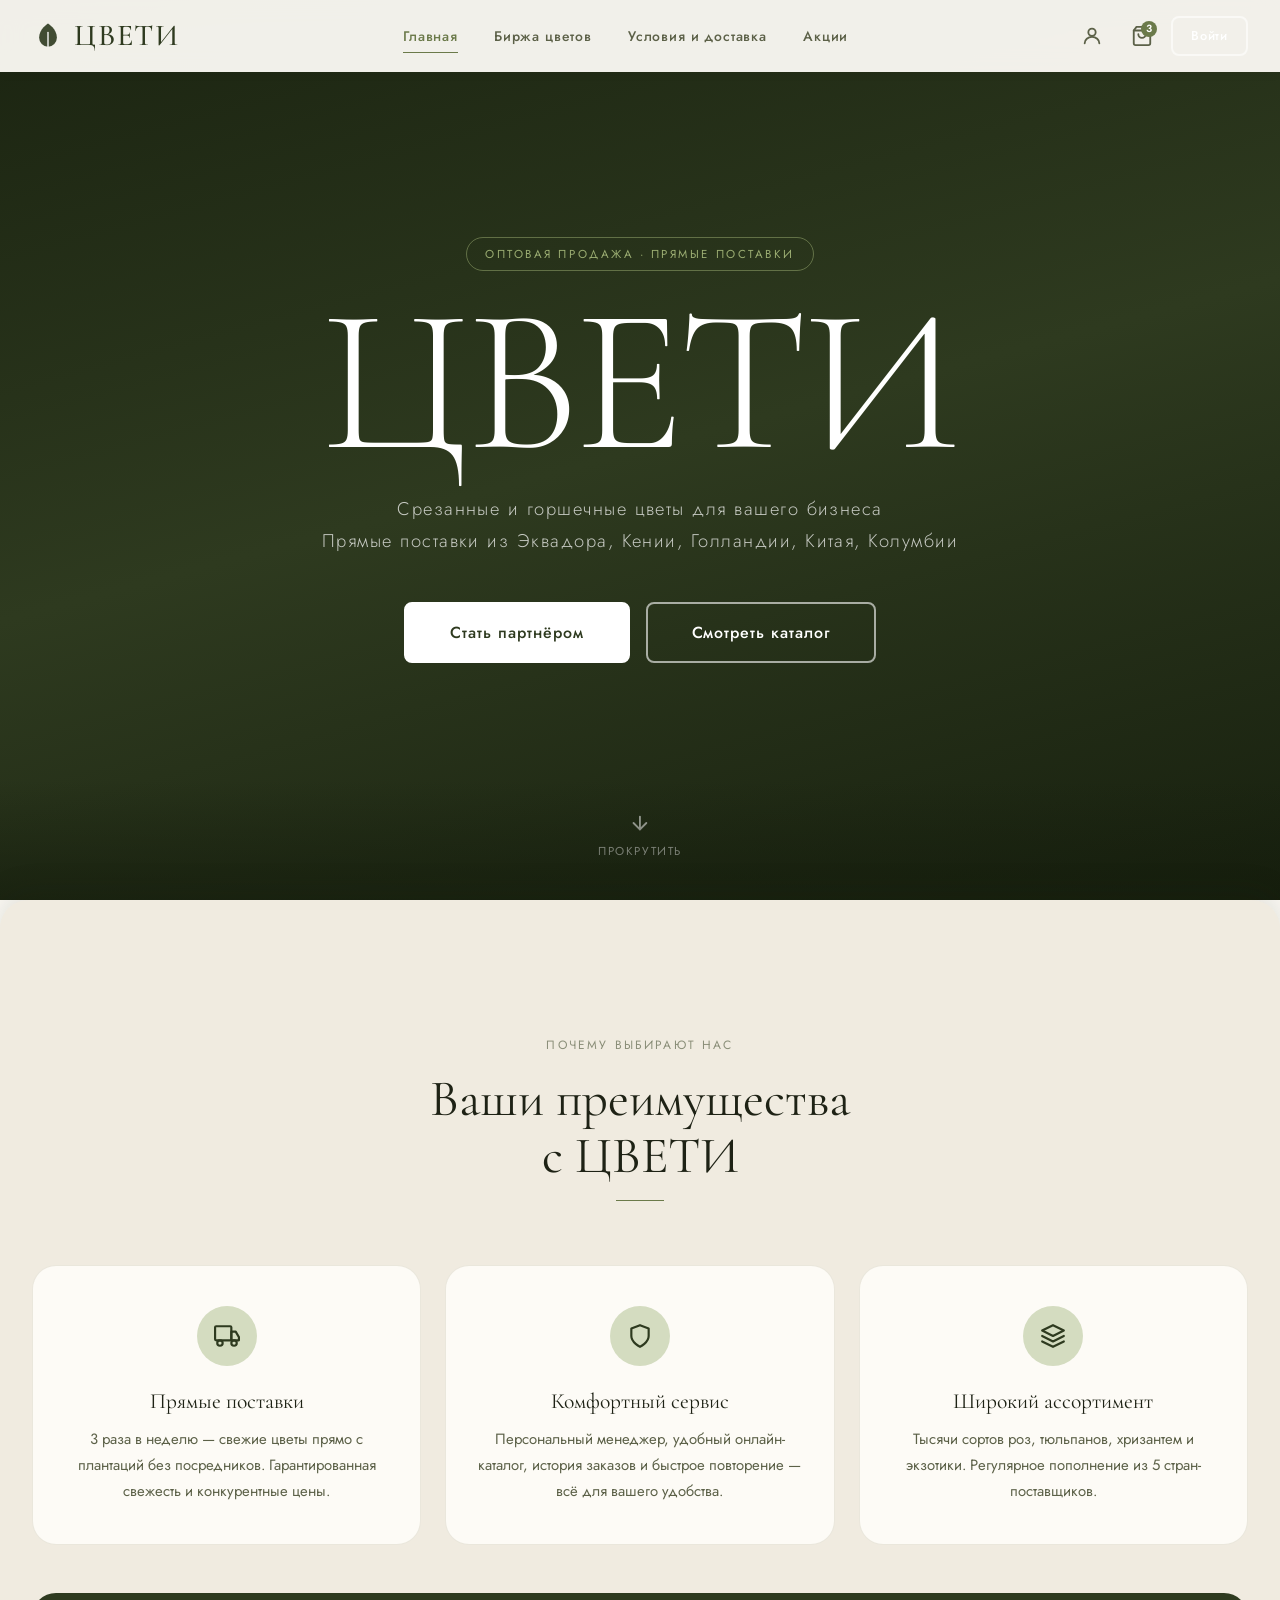
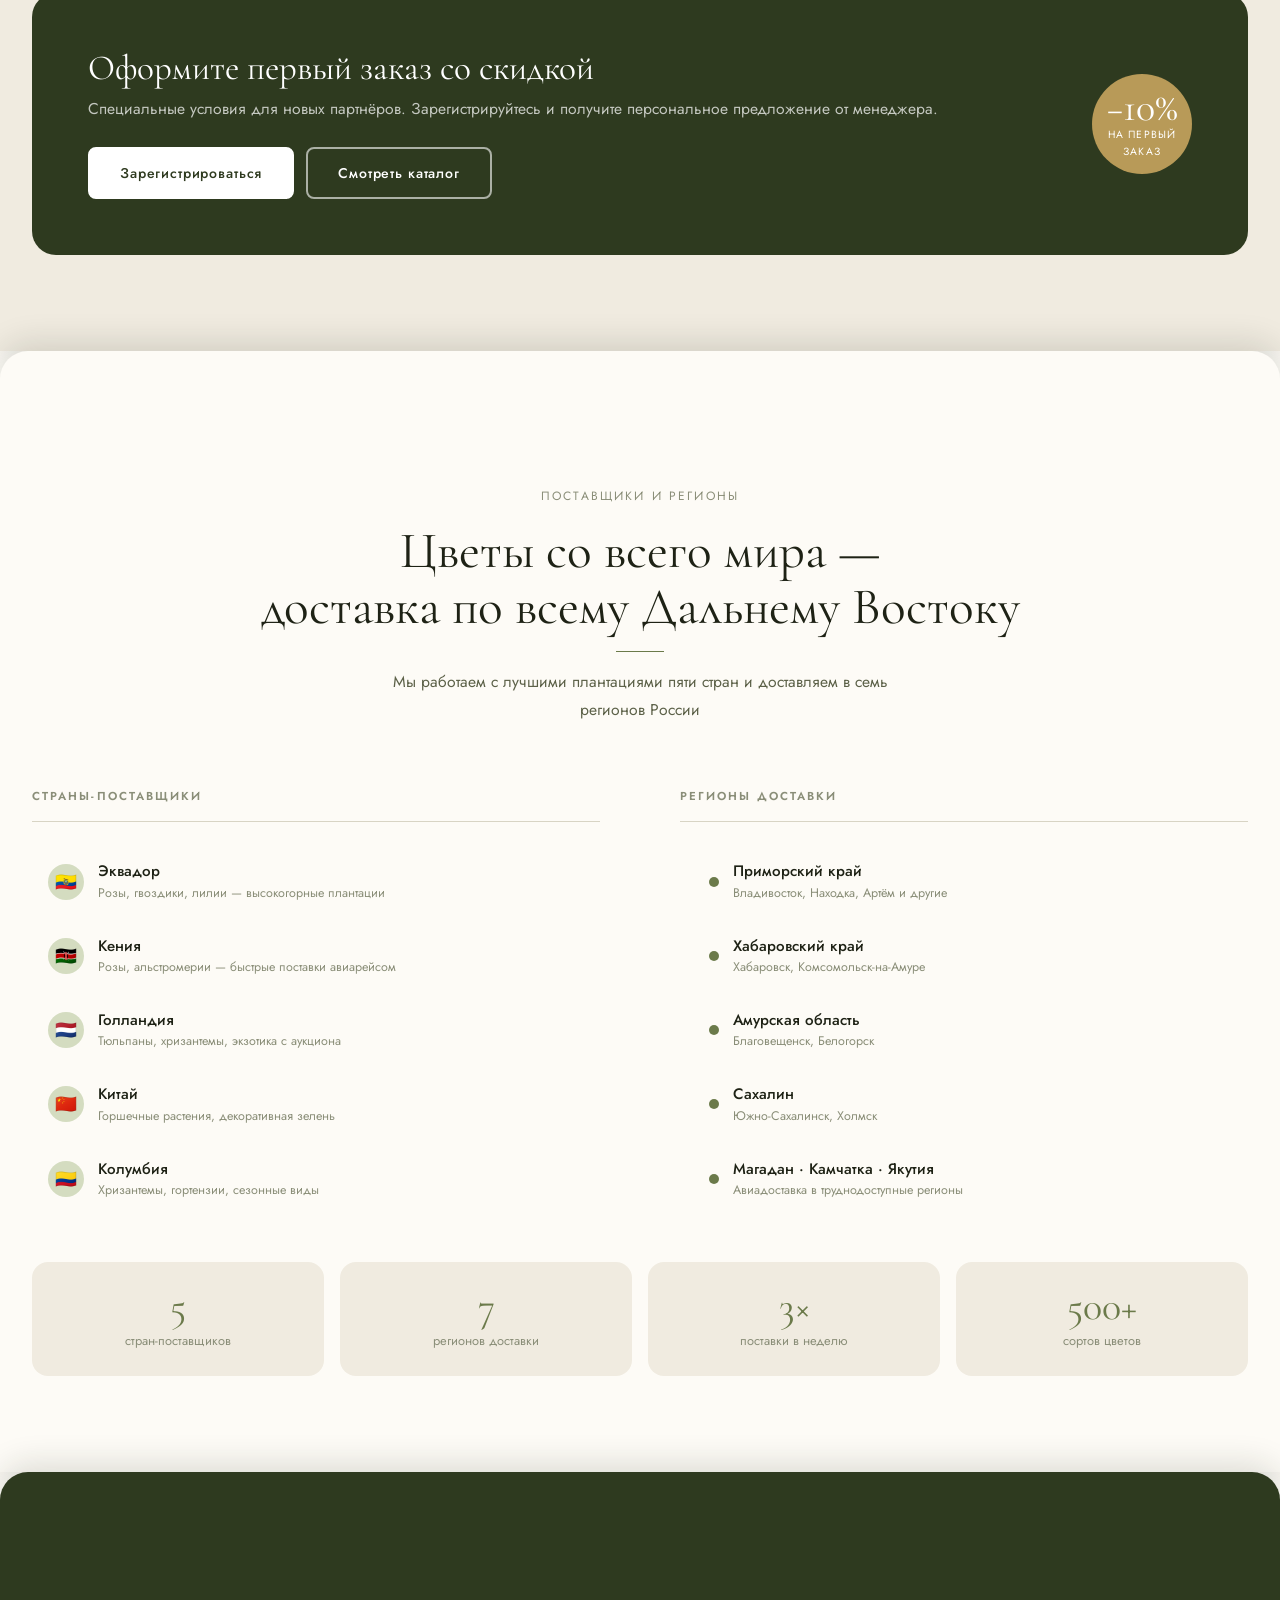
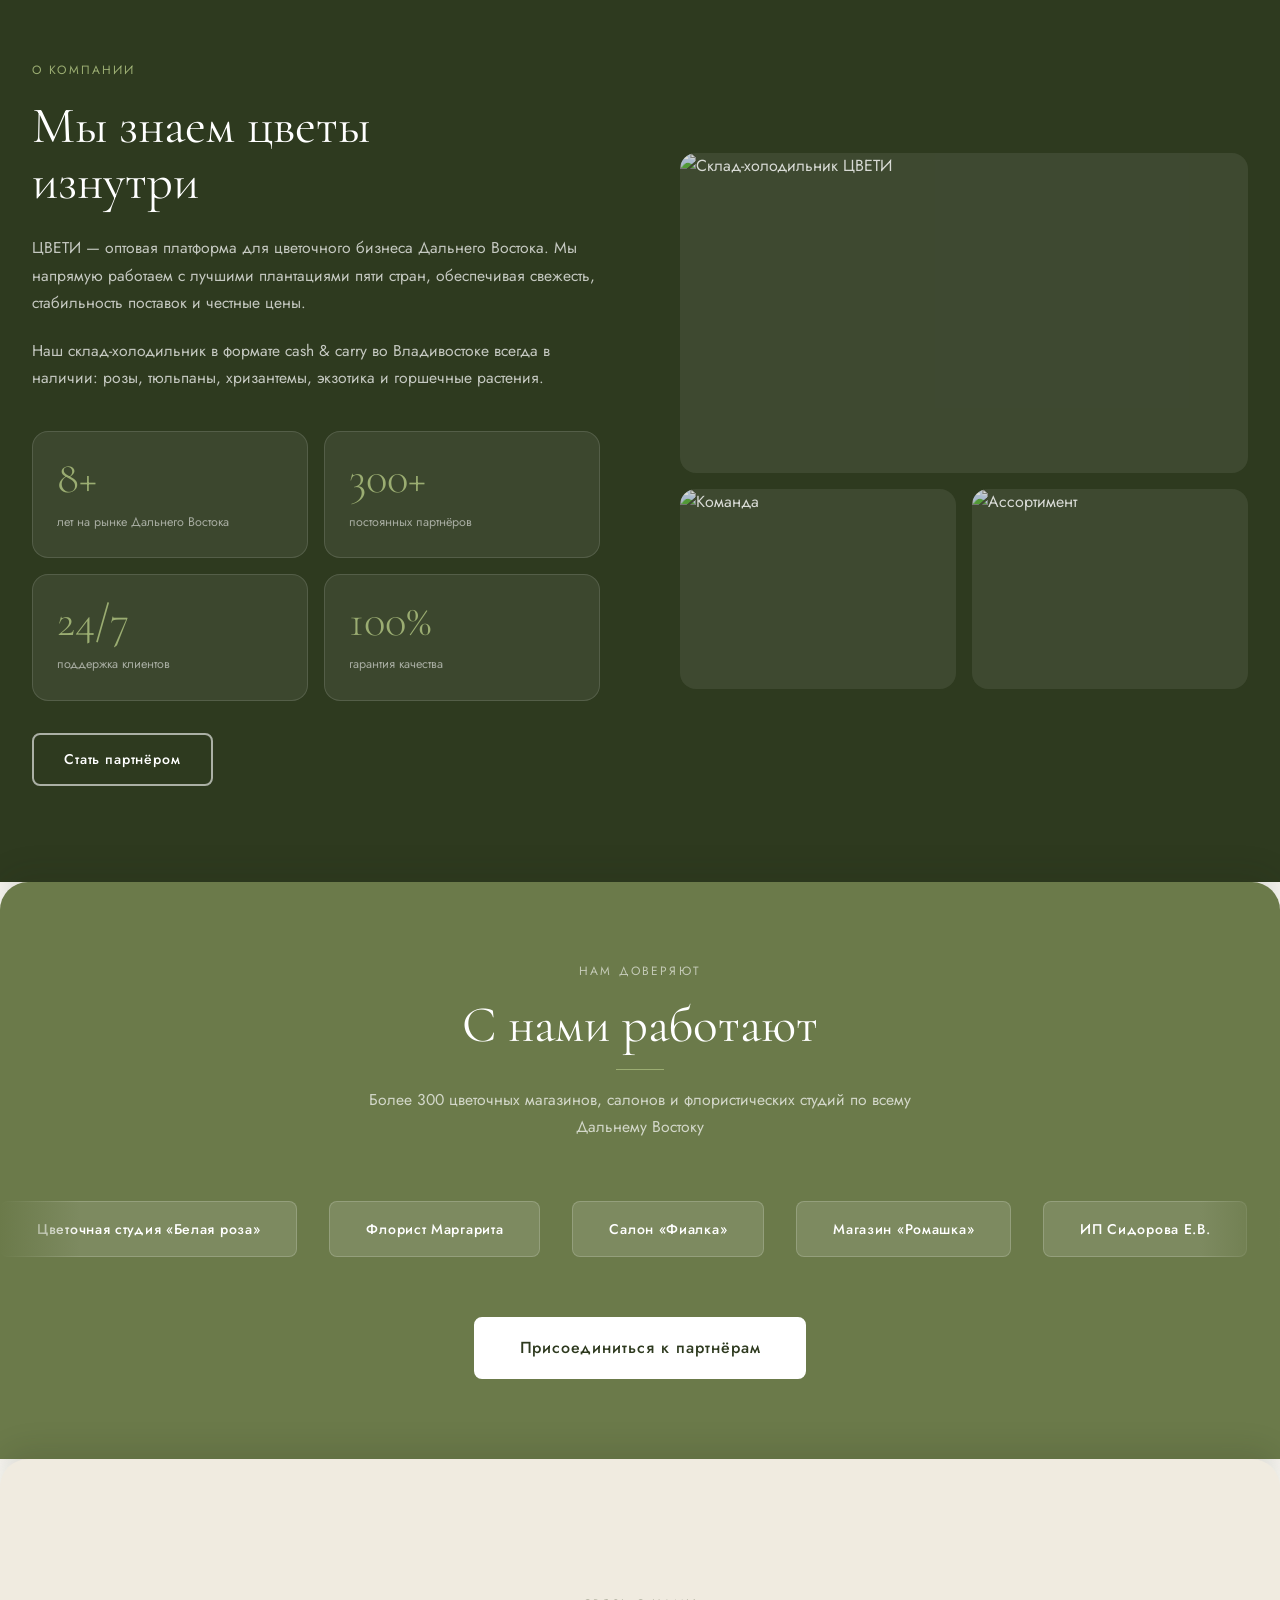
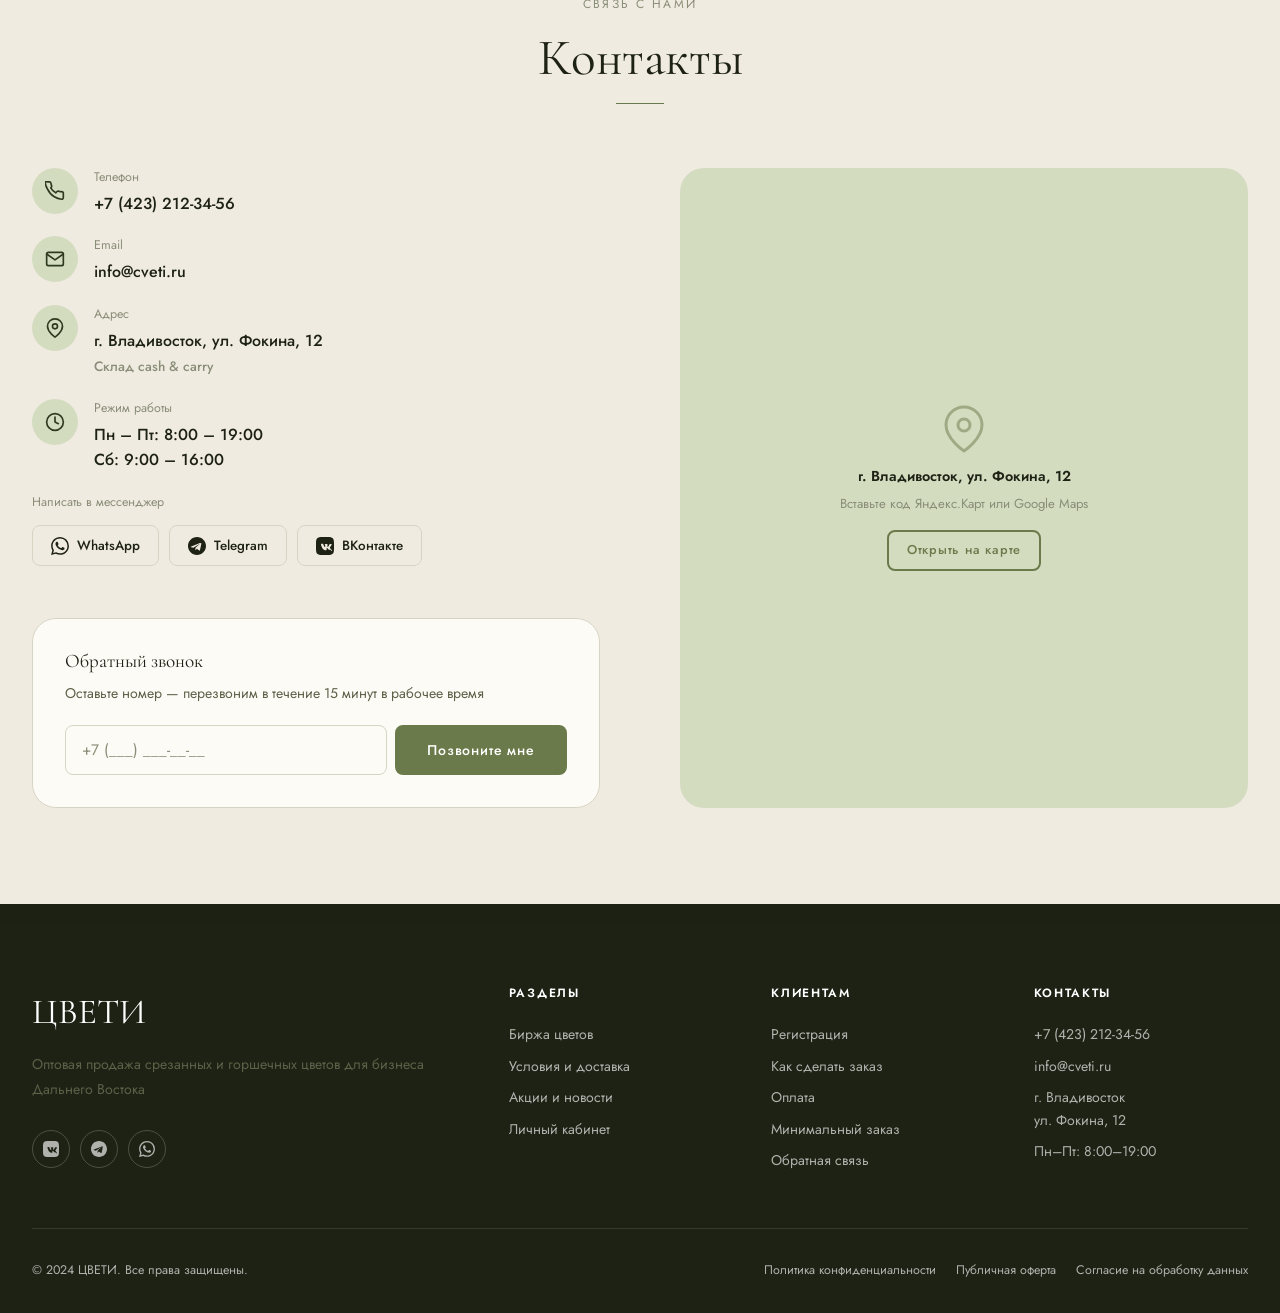
==== index.html @ efe5e0c4 "v0.0.1" ====
<!DOCTYPE html>
<html lang="ru">
<head>
  <meta charset="UTF-8">
  <meta name="viewport" content="width=device-width, initial-scale=1.0">
  <title>ЦВЕТИ — Оптовая продажа цветов</title>
  <link rel="stylesheet" href="css/style.css">
</head>
<body>

<!-- ── NAV ──────────────────────────────── -->
<nav class="nav nav--transparent" id="mainNav">
  <div class="nav__inner">
    <a href="index.html" class="nav__logo">
      <svg class="nav__logo-leaf" viewBox="0 0 36 36" fill="none">
        <path d="M18 4C18 4 8 10 8 20a10 10 0 0020 0C28 10 18 4 18 4z" fill="currentColor" opacity=".9"/>
        <path d="M18 14v16" stroke="white" stroke-width="1.5" stroke-linecap="round"/>
      </svg>
      ЦВЕТИ
    </a>
    <div class="nav__links">
      <a href="index.html"   class="nav__link nav__link--active">Главная</a>
      <a href="shop.html"    class="nav__link">Биржа цветов</a>
      <a href="delivery.html"class="nav__link">Условия и доставка</a>
      <a href="news.html"    class="nav__link">Акции</a>
    </div>
    <div class="nav__actions">
      <a href="cabinet.html" class="nav__icon-btn" title="Личный кабинет">
        <svg width="22" height="22" viewBox="0 0 24 24" fill="none" stroke="currentColor" stroke-width="2" stroke-linecap="round" stroke-linejoin="round"><circle cx="12" cy="8" r="4"/><path d="M4 20c0-4 3.6-7 8-7s8 3 8 7"/></svg>
      </a>
      <a href="shop.html" class="nav__icon-btn" title="Корзина">
        <svg width="22" height="22" viewBox="0 0 24 24" fill="none" stroke="currentColor" stroke-width="2" stroke-linecap="round" stroke-linejoin="round"><path d="M6 2L3 6v14a2 2 0 002 2h14a2 2 0 002-2V6l-3-4z"/><line x1="3" y1="6" x2="21" y2="6"/><path d="M16 10a4 4 0 01-8 0"/></svg>
        <span class="nav__badge">3</span>
      </a>
      <a href="login.html" class="btn btn--outline-white btn--sm">Войти</a>
    </div>
    <button class="nav__hamburger" id="hamburger" aria-label="Меню">
      <svg width="24" height="24" viewBox="0 0 24 24" fill="none" stroke="currentColor" stroke-width="2" stroke-linecap="round"><line x1="3" y1="6" x2="21" y2="6"/><line x1="3" y1="12" x2="21" y2="12"/><line x1="3" y1="18" x2="21" y2="18"/></svg>
    </button>
  </div>
</nav>

<!-- ── MOBILE NAV ─────────────────────── -->
<div class="mobile-nav" id="mobileNav">
  <button class="mobile-nav__close" id="mobileNavClose">
    <svg viewBox="0 0 24 24" fill="none" stroke="currentColor" stroke-width="2" stroke-linecap="round"><line x1="18" y1="6" x2="6" y2="18"/><line x1="6" y1="6" x2="18" y2="18"/></svg>
  </button>
  <nav class="mobile-nav__links">
    <a href="index.html"    class="mobile-nav__link">Главная</a>
    <a href="shop.html"     class="mobile-nav__link">Биржа цветов</a>
    <a href="delivery.html" class="mobile-nav__link">Условия и доставка</a>
    <a href="news.html"     class="mobile-nav__link">Акции</a>
  </nav>
  <div class="mobile-nav__actions">
    <a href="login.html"    class="btn btn--outline btn--full">Войти</a>
    <a href="login.html#reg" class="btn btn--primary btn--full">Зарегистрироваться</a>
  </div>
</div>

<!-- ══════════════════════════════════════
     STACK SECTIONS
     ══════════════════════════════════════ -->
<main class="stack-container">

  <!-- ── БЛОК 1: ГЕРОЙ (ВИДЕО) ───────── -->
  <section class="stack-section hero" id="hero">
    <div class="hero__bg" id="heroBg"></div>
    <div class="hero__overlay"></div>

    <div class="hero__content">
      <span class="hero__tag">Оптовая продажа · Прямые поставки</span>
      <h1 class="hero__title">ЦВЕТИ</h1>
      <p class="hero__subtitle">Срезанные и горшечные цветы для вашего бизнеса<br>Прямые поставки из Эквадора, Кении, Голландии, Китая, Колумбии</p>
      <div class="hero__ctas">
        <a href="login.html#reg" class="btn btn--white btn--lg">Стать партнёром</a>
        <a href="shop.html"      class="btn btn--outline-white btn--lg">Смотреть каталог</a>
      </div>
    </div>

    <div class="scroll-indicator">
      <svg viewBox="0 0 24 24" fill="none" stroke="currentColor" stroke-width="2" stroke-linecap="round"><path d="M12 5v14M5 12l7 7 7-7"/></svg>
      Прокрутить
    </div>
    <div class="hero__scroll"></div>
  </section>

  <!-- ── БЛОК 2: УТП + CTA ────────────── -->
  <section class="stack-section usp" id="usp">
    <div class="usp__inner container">
      <div class="section-header">
        <span class="caption">Почему выбирают нас</span>
        <h2>Ваши преимущества<br>с ЦВЕТИ</h2>
        <div class="divider divider--center"></div>
      </div>

      <div class="usp__grid">
        <div class="usp__item anim-up">
          <div class="usp__icon">
            <svg viewBox="0 0 24 24" fill="none" stroke="currentColor" stroke-width="2" stroke-linecap="round" stroke-linejoin="round"><rect x="1" y="3" width="15" height="13" rx="1"/><path d="M16 8h4l3 5v3h-7V8z"/><circle cx="5.5" cy="18.5" r="2.5"/><circle cx="18.5" cy="18.5" r="2.5"/></svg>
          </div>
          <h3>Прямые поставки</h3>
          <p>3 раза в неделю — свежие цветы прямо с плантаций без посредников. Гарантированная свежесть и конкурентные цены.</p>
        </div>
        <div class="usp__item anim-up anim-d2">
          <div class="usp__icon">
            <svg viewBox="0 0 24 24" fill="none" stroke="currentColor" stroke-width="2" stroke-linecap="round" stroke-linejoin="round"><path d="M12 22s8-4 8-10V5l-8-3-8 3v7c0 6 8 10 8 10z"/></svg>
          </div>
          <h3>Комфортный сервис</h3>
          <p>Персональный менеджер, удобный онлайн-каталог, история заказов и быстрое повторение — всё для вашего удобства.</p>
        </div>
        <div class="usp__item anim-up anim-d3">
          <div class="usp__icon">
            <svg viewBox="0 0 24 24" fill="none" stroke="currentColor" stroke-width="2" stroke-linecap="round" stroke-linejoin="round"><path d="M12 2L2 7l10 5 10-5-10-5z"/><path d="M2 17l10 5 10-5"/><path d="M2 12l10 5 10-5"/></svg>
          </div>
          <h3>Широкий ассортимент</h3>
          <p>Тысячи сортов роз, тюльпанов, хризантем и экзотики. Регулярное пополнение из 5 стран-поставщиков.</p>
        </div>
      </div>

      <div class="usp__cta-banner anim-up">
        <div class="usp__cta-text">
          <h3>Оформите первый заказ со скидкой</h3>
          <p>Специальные условия для новых партнёров. Зарегистрируйтесь и получите персональное предложение от менеджера.</p>
          <div style="margin-top: 1.5rem; display: flex; gap: 12px; flex-wrap: wrap;">
            <a href="login.html#reg" class="btn btn--white">Зарегистрироваться</a>
            <a href="shop.html" class="btn btn--outline-white">Смотреть каталог</a>
          </div>
        </div>
        <div class="usp__discount">
          <span class="usp__discount-num">−10%</span>
          <span class="usp__discount-sub">на первый заказ</span>
        </div>
      </div>
    </div>
  </section>

  <!-- ── БЛОК 3: ГЕОГРАФИЯ ─────────────── -->
  <section class="stack-section geo" id="geo">
    <div class="geo__inner container">
      <div class="section-header">
        <span class="caption">Поставщики и регионы</span>
        <h2>Цветы со всего мира —<br>доставка по всему Дальнему Востоку</h2>
        <div class="divider divider--center"></div>
        <p>Мы работаем с лучшими плантациями пяти стран и доставляем в семь регионов России</p>
      </div>

      <div class="geo__grid">
        <!-- Поставщики -->
        <div class="anim-up">
          <div class="geo__col-title">Страны-поставщики</div>
          <div class="geo__list">
            <div class="geo__item">
              <div class="geo__icon">🇪🇨</div>
              <div>
                <div class="geo__name">Эквадор</div>
                <div class="geo__sub">Розы, гвоздики, лилии — высокогорные плантации</div>
              </div>
            </div>
            <div class="geo__item">
              <div class="geo__icon">🇰🇪</div>
              <div>
                <div class="geo__name">Кения</div>
                <div class="geo__sub">Розы, альстромерии — быстрые поставки авиарейсом</div>
              </div>
            </div>
            <div class="geo__item">
              <div class="geo__icon">🇳🇱</div>
              <div>
                <div class="geo__name">Голландия</div>
                <div class="geo__sub">Тюльпаны, хризантемы, экзотика с аукциона</div>
              </div>
            </div>
            <div class="geo__item">
              <div class="geo__icon">🇨🇳</div>
              <div>
                <div class="geo__name">Китай</div>
                <div class="geo__sub">Горшечные растения, декоративная зелень</div>
              </div>
            </div>
            <div class="geo__item">
              <div class="geo__icon">🇨🇴</div>
              <div>
                <div class="geo__name">Колумбия</div>
                <div class="geo__sub">Хризантемы, гортензии, сезонные виды</div>
              </div>
            </div>
          </div>
        </div>

        <!-- Регионы доставки -->
        <div class="anim-up anim-d2">
          <div class="geo__col-title">Регионы доставки</div>
          <div class="geo__list">
            <div class="geo__item">
              <div class="geo__region-dot"></div>
              <div>
                <div class="geo__name">Приморский край</div>
                <div class="geo__sub">Владивосток, Находка, Артём и другие</div>
              </div>
            </div>
            <div class="geo__item">
              <div class="geo__region-dot"></div>
              <div>
                <div class="geo__name">Хабаровский край</div>
                <div class="geo__sub">Хабаровск, Комсомольск-на-Амуре</div>
              </div>
            </div>
            <div class="geo__item">
              <div class="geo__region-dot"></div>
              <div>
                <div class="geo__name">Амурская область</div>
                <div class="geo__sub">Благовещенск, Белогорск</div>
              </div>
            </div>
            <div class="geo__item">
              <div class="geo__region-dot"></div>
              <div>
                <div class="geo__name">Сахалин</div>
                <div class="geo__sub">Южно-Сахалинск, Холмск</div>
              </div>
            </div>
            <div class="geo__item">
              <div class="geo__region-dot"></div>
              <div>
                <div class="geo__name">Магадан · Камчатка · Якутия</div>
                <div class="geo__sub">Авиадоставка в труднодоступные регионы</div>
              </div>
            </div>
          </div>
        </div>
      </div>

      <!-- Статистика -->
      <div style="display:grid; grid-template-columns: repeat(4,1fr); gap:1rem; margin-top:3rem;">
        <div style="text-align:center; padding:1.5rem; background:var(--c-cream); border-radius:var(--radius-lg);" class="anim-up">
          <div style="font-family:var(--font-serif); font-size:2.5rem; color:var(--c-olive); line-height:1;">5</div>
          <div style="font-size:.8rem; color:var(--c-text-light); margin-top:.35rem;">стран-поставщиков</div>
        </div>
        <div style="text-align:center; padding:1.5rem; background:var(--c-cream); border-radius:var(--radius-lg);" class="anim-up anim-d2">
          <div style="font-family:var(--font-serif); font-size:2.5rem; color:var(--c-olive); line-height:1;">7</div>
          <div style="font-size:.8rem; color:var(--c-text-light); margin-top:.35rem;">регионов доставки</div>
        </div>
        <div style="text-align:center; padding:1.5rem; background:var(--c-cream); border-radius:var(--radius-lg);" class="anim-up anim-d3">
          <div style="font-family:var(--font-serif); font-size:2.5rem; color:var(--c-olive); line-height:1;">3×</div>
          <div style="font-size:.8rem; color:var(--c-text-light); margin-top:.35rem;">поставки в неделю</div>
        </div>
        <div style="text-align:center; padding:1.5rem; background:var(--c-cream); border-radius:var(--radius-lg);" class="anim-up anim-d4">
          <div style="font-family:var(--font-serif); font-size:2.5rem; color:var(--c-olive); line-height:1;">500+</div>
          <div style="font-size:.8rem; color:var(--c-text-light); margin-top:.35rem;">сортов цветов</div>
        </div>
      </div>
    </div>
  </section>

  <!-- ── БЛОК 4: КОМПАНИЯ ──────────────── -->
  <section class="stack-section company" id="company">
    <div class="company__inner container">
      <div class="company__grid">
        <div class="company__text anim-up">
          <span class="caption">О компании</span>
          <h2>Мы знаем цветы<br>изнутри</h2>
          <p>ЦВЕТИ — оптовая платформа для цветочного бизнеса Дальнего Востока. Мы напрямую работаем с лучшими плантациями пяти стран, обеспечивая свежесть, стабильность поставок и честные цены.</p>
          <p>Наш склад-холодильник в формате cash &amp; carry во Владивостоке всегда в наличии: розы, тюльпаны, хризантемы, экзотика и горшечные растения.</p>

          <div class="company__stats">
            <div class="company__stat">
              <span class="company__stat-num">8+</span>
              <span class="company__stat-label">лет на рынке Дальнего Востока</span>
            </div>
            <div class="company__stat">
              <span class="company__stat-num">300+</span>
              <span class="company__stat-label">постоянных партнёров</span>
            </div>
            <div class="company__stat">
              <span class="company__stat-num">24/7</span>
              <span class="company__stat-label">поддержка клиентов</span>
            </div>
            <div class="company__stat">
              <span class="company__stat-num">100%</span>
              <span class="company__stat-label">гарантия качества</span>
            </div>
          </div>

          <div style="margin-top:2rem;">
            <a href="login.html#reg" class="btn btn--outline-white">Стать партнёром</a>
          </div>
        </div>

        <div class="company__photos anim-fade anim-d2">
          <div class="company__photo">
            <img src="https://images.unsplash.com/photo-1528740561583-468f3af5ca88?w=800&q=75" alt="Склад-холодильник ЦВЕТИ">
          </div>
          <div class="company__photo">
            <img src="https://images.unsplash.com/photo-1487530811015-780aef4e4d4a?w=400&q=75" alt="Команда">
          </div>
          <div class="company__photo">
            <img src="https://images.unsplash.com/photo-1416879595882-3373a0480b5b?w=400&q=75" alt="Ассортимент">
          </div>
        </div>
      </div>
    </div>
  </section>

  <!-- ── БЛОК 5: КЛИЕНТЫ (БЕГУЩАЯ СТРОКА) -->
  <section class="stack-section clients" id="clients">
    <div class="section-header container">
      <span class="caption">Нам доверяют</span>
      <h2>С нами работают</h2>
      <div class="divider divider--center divider--white"></div>
      <p style="color:rgba(255,255,255,.7);">Более 300 цветочных магазинов, салонов и флористических студий по всему Дальнему Востоку</p>
    </div>

    <div class="marquee__wrap">
      <div class="marquee__track" id="marqueeTrack">
        <!-- set: original -->
        <div class="marquee__item">Цветочная студия «Белая роза»</div>
        <div class="marquee__item">Флорист Маргарита</div>
        <div class="marquee__item">Салон «Фиалка»</div>
        <div class="marquee__item">Магазин «Ромашка»</div>
        <div class="marquee__item">ИП Сидорова Е.В.</div>
        <div class="marquee__item">Студия декора «Листья»</div>
        <div class="marquee__item">Цветы во Владивостоке</div>
        <div class="marquee__item">Бутик «Пионы»</div>
        <div class="marquee__item">Флористика Хабаровск</div>
        <div class="marquee__item">Арт-студия «Ботаника»</div>
        <div class="marquee__item">Цветочный рай</div>
        <div class="marquee__item">Сахалин Флорист</div>
        <!-- duplicate for infinite scroll -->
        <div class="marquee__item">Цветочная студия «Белая роза»</div>
        <div class="marquee__item">Флорист Маргарита</div>
        <div class="marquee__item">Салон «Фиалка»</div>
        <div class="marquee__item">Магазин «Ромашка»</div>
        <div class="marquee__item">ИП Сидорова Е.В.</div>
        <div class="marquee__item">Студия декора «Листья»</div>
        <div class="marquee__item">Цветы во Владивостоке</div>
        <div class="marquee__item">Бутик «Пионы»</div>
        <div class="marquee__item">Флористика Хабаровск</div>
        <div class="marquee__item">Арт-студия «Ботаника»</div>
        <div class="marquee__item">Цветочный рай</div>
        <div class="marquee__item">Сахалин Флорист</div>
      </div>
    </div>

    <div style="text-align:center; margin-top:3rem;">
      <a href="login.html#reg" class="btn btn--white btn--lg">Присоединиться к партнёрам</a>
    </div>
  </section>

  <!-- ── БЛОК 6: КОНТАКТЫ ──────────────── -->
  <section class="stack-section contacts" id="contacts">
    <div class="contacts__inner container">
      <div class="section-header">
        <span class="caption">Связь с нами</span>
        <h2>Контакты</h2>
        <div class="divider divider--center"></div>
      </div>

      <div class="contacts__grid">
        <div class="contacts__info anim-up">

          <div class="contacts__item">
            <div class="contacts__icon">
              <svg viewBox="0 0 24 24" fill="none" stroke="currentColor" stroke-width="2" stroke-linecap="round" stroke-linejoin="round"><path d="M22 16.92v3a2 2 0 01-2.18 2 19.79 19.79 0 01-8.63-3.07A19.5 19.5 0 013.07 9.81a19.79 19.79 0 01-3.07-8.72A2 2 0 012.18 1h3a2 2 0 012 1.72c.127.96.361 1.903.7 2.81a2 2 0 01-.45 2.11L6.91 8.15a16 16 0 006 6l1.51-1.51a2 2 0 012.11-.45c.907.339 1.85.573 2.81.7A2 2 0 0122 14.92z"/></svg>
            </div>
            <div>
              <div class="contacts__label">Телефон</div>
              <div class="contacts__value"><a href="tel:+74232123456">+7 (423) 212-34-56</a></div>
            </div>
          </div>

          <div class="contacts__item">
            <div class="contacts__icon">
              <svg viewBox="0 0 24 24" fill="none" stroke="currentColor" stroke-width="2" stroke-linecap="round" stroke-linejoin="round"><path d="M4 4h16c1.1 0 2 .9 2 2v12c0 1.1-.9 2-2 2H4c-1.1 0-2-.9-2-2V6c0-1.1.9-2 2-2z"/><polyline points="22,6 12,13 2,6"/></svg>
            </div>
            <div>
              <div class="contacts__label">Email</div>
              <div class="contacts__value"><a href="mailto:info@cveti.ru">info@cveti.ru</a></div>
            </div>
          </div>

          <div class="contacts__item">
            <div class="contacts__icon">
              <svg viewBox="0 0 24 24" fill="none" stroke="currentColor" stroke-width="2" stroke-linecap="round" stroke-linejoin="round"><path d="M21 10c0 7-9 13-9 13s-9-6-9-13a9 9 0 0118 0z"/><circle cx="12" cy="10" r="3"/></svg>
            </div>
            <div>
              <div class="contacts__label">Адрес</div>
              <div class="contacts__value">г. Владивосток, ул. Фокина, 12<br><span style="font-size:.85rem; color:var(--c-text-light);">Склад cash &amp; carry</span></div>
            </div>
          </div>

          <div class="contacts__item">
            <div class="contacts__icon">
              <svg viewBox="0 0 24 24" fill="none" stroke="currentColor" stroke-width="2" stroke-linecap="round" stroke-linejoin="round"><circle cx="12" cy="12" r="10"/><polyline points="12 6 12 12 16 14"/></svg>
            </div>
            <div>
              <div class="contacts__label">Режим работы</div>
              <div class="contacts__value">Пн – Пт: 8:00 – 19:00<br>Сб: 9:00 – 16:00</div>
            </div>
          </div>

          <!-- Мессенджеры -->
          <div>
            <div class="contacts__label" style="margin-bottom:.75rem;">Написать в мессенджер</div>
            <div class="contacts__messengers">
              <a href="#" class="contacts__messenger contacts__messenger--wa">
                <svg viewBox="0 0 24 24" fill="currentColor"><path d="M17.472 14.382c-.297-.149-1.758-.867-2.03-.967-.273-.099-.471-.148-.67.15-.197.297-.767.966-.94 1.164-.173.199-.347.223-.644.075-.297-.15-1.255-.463-2.39-1.475-.883-.788-1.48-1.761-1.653-2.059-.173-.297-.018-.458.13-.606.134-.133.298-.347.446-.52.149-.174.198-.298.298-.497.099-.198.05-.371-.025-.52-.075-.149-.669-1.612-.916-2.207-.242-.579-.487-.5-.669-.51-.173-.008-.371-.01-.57-.01-.198 0-.52.074-.792.372-.272.297-1.04 1.016-1.04 2.479 0 1.462 1.065 2.875 1.213 3.074.149.198 2.096 3.2 5.077 4.487.709.306 1.262.489 1.694.625.712.227 1.36.195 1.871.118.571-.085 1.758-.719 2.006-1.413.248-.694.248-1.289.173-1.413-.074-.124-.272-.198-.57-.347m-5.421 7.403h-.004a9.87 9.87 0 01-5.031-1.378l-.361-.214-3.741.982.998-3.648-.235-.374a9.86 9.86 0 01-1.51-5.26c.001-5.45 4.436-9.884 9.888-9.884 2.64 0 5.122 1.03 6.988 2.898a9.825 9.825 0 012.893 6.994c-.003 5.45-4.437 9.884-9.885 9.884m8.413-18.297A11.815 11.815 0 0012.05 0C5.495 0 .16 5.335.157 11.892c0 2.096.547 4.142 1.588 5.945L.057 24l6.305-1.654a11.882 11.882 0 005.683 1.448h.005c6.554 0 11.89-5.335 11.893-11.893a11.821 11.821 0 00-3.48-8.413z"/></svg>
                WhatsApp
              </a>
              <a href="#" class="contacts__messenger contacts__messenger--tg">
                <svg viewBox="0 0 24 24" fill="currentColor"><path d="M12 0C5.373 0 0 5.373 0 12s5.373 12 12 12 12-5.373 12-12S18.627 0 12 0zm5.894 8.221l-1.97 9.28c-.145.658-.537.818-1.084.508l-3-2.21-1.447 1.394c-.16.16-.295.295-.605.295l.213-3.053 5.56-5.023c.242-.213-.054-.333-.373-.12L7.17 14.47l-2.94-.916c-.64-.203-.654-.64.135-.954l11.57-4.461c.537-.194 1.006.131.959.082z"/></svg>
                Telegram
              </a>
              <a href="#" class="contacts__messenger contacts__messenger--vk">
                <svg viewBox="0 0 24 24" fill="currentColor"><path d="M15.684 0H8.316C1.592 0 0 1.592 0 8.316v7.368C0 22.408 1.592 24 8.316 24h7.368C22.408 24 24 22.408 24 15.684V8.316C24 1.592 22.408 0 15.684 0zm3.692 17.123h-1.744c-.66 0-.864-.525-2.05-1.727-1.033-1.01-1.49-.708-1.49.422v1.305c0 .367-.115.585-1.073.585-1.558 0-3.292-.94-4.506-2.686C7.207 12.253 6.7 10.02 6.7 9.57c0-.29.115-.56.5-.56h1.745c.372 0 .514.172.657.575.726 2.09 1.942 3.918 2.44 3.918.186 0 .27-.086.27-.555V11.24c-.056-1-.576-1.085-.576-1.44 0-.172.143-.345.37-.345h2.74c.314 0 .427.17.427.54v2.9c0 .313.136.424.22.424.185 0 .34-.11.68-.46 1.055-1.184 1.808-3.013 1.808-3.013.1-.2.27-.39.64-.39h1.743c.526 0 .638.27.526.54-.218.996-2.315 3.966-2.315 3.966-.185.3-.257.435 0 .77.185.25.79.76 1.192 1.22.74.84 1.308 1.547 1.46 2.03.158.483-.085.73-.57.73z"/></svg>
                ВКонтакте
              </a>
            </div>
          </div>

          <!-- Форма обратной связи -->
          <div class="contacts__callback">
            <h4>Обратный звонок</h4>
            <p>Оставьте номер — перезвоним в течение 15 минут в рабочее время</p>
            <div style="display:flex; gap:8px;">
              <input type="tel" class="form-input" placeholder="+7 (___) ___-__-__" style="flex:1;">
              <button class="btn btn--primary" style="white-space:nowrap;">Позвоните мне</button>
            </div>
          </div>
        </div>

        <!-- Карта -->
        <div class="contacts__map anim-fade anim-d2">
          <div class="contacts__map-placeholder">
            <svg viewBox="0 0 24 24" fill="none" stroke="currentColor" stroke-width="1.5" stroke-linecap="round" stroke-linejoin="round"><path d="M21 10c0 7-9 13-9 13s-9-6-9-13a9 9 0 0118 0z"/><circle cx="12" cy="10" r="3"/></svg>
            <div>
              <div style="font-weight:600; color:var(--c-text); margin-bottom:.35rem;">г. Владивосток, ул. Фокина, 12</div>
              <div style="font-size:.82rem;">Вставьте код Яндекс.Карт или Google Maps</div>
              <a href="#" class="btn btn--outline btn--sm" style="margin-top:1rem; display:inline-flex;">Открыть на карте</a>
            </div>
          </div>
        </div>
      </div>
    </div>
  </section>

</main><!-- /stack-container -->

<!-- ── FOOTER ─────────────────────────── -->
<footer class="footer">
  <div class="container">
    <div class="footer__grid">
      <div>
        <span class="footer__logo">ЦВЕТИ</span>
        <p class="footer__tagline">Оптовая продажа срезанных и горшечных цветов для бизнеса Дальнего Востока</p>
        <div class="footer__social">
          <a href="#" class="footer__social-link" title="ВКонтакте">
            <svg viewBox="0 0 24 24" fill="currentColor"><path d="M15.684 0H8.316C1.592 0 0 1.592 0 8.316v7.368C0 22.408 1.592 24 8.316 24h7.368C22.408 24 24 22.408 24 15.684V8.316C24 1.592 22.408 0 15.684 0zm3.692 17.123h-1.744c-.66 0-.864-.525-2.05-1.727-1.033-1.01-1.49-.708-1.49.422v1.305c0 .367-.115.585-1.073.585-1.558 0-3.292-.94-4.506-2.686C7.207 12.253 6.7 10.02 6.7 9.57c0-.29.115-.56.5-.56h1.745c.372 0 .514.172.657.575.726 2.09 1.942 3.918 2.44 3.918.186 0 .27-.086.27-.555V11.24c-.056-1-.576-1.085-.576-1.44 0-.172.143-.345.37-.345h2.74c.314 0 .427.17.427.54v2.9c0 .313.136.424.22.424.185 0 .34-.11.68-.46 1.055-1.184 1.808-3.013 1.808-3.013.1-.2.27-.39.64-.39h1.743c.526 0 .638.27.526.54-.218.996-2.315 3.966-2.315 3.966-.185.3-.257.435 0 .77.185.25.79.76 1.192 1.22.74.84 1.308 1.547 1.46 2.03.158.483-.085.73-.57.73z"/></svg>
          </a>
          <a href="#" class="footer__social-link" title="Telegram">
            <svg viewBox="0 0 24 24" fill="currentColor"><path d="M12 0C5.373 0 0 5.373 0 12s5.373 12 12 12 12-5.373 12-12S18.627 0 12 0zm5.894 8.221l-1.97 9.28c-.145.658-.537.818-1.084.508l-3-2.21-1.447 1.394c-.16.16-.295.295-.605.295l.213-3.053 5.56-5.023c.242-.213-.054-.333-.373-.12L7.17 14.47l-2.94-.916c-.64-.203-.654-.64.135-.954l11.57-4.461c.537-.194 1.006.131.959.082z"/></svg>
          </a>
          <a href="#" class="footer__social-link" title="WhatsApp">
            <svg viewBox="0 0 24 24" fill="currentColor"><path d="M17.472 14.382c-.297-.149-1.758-.867-2.03-.967-.273-.099-.471-.148-.67.15-.197.297-.767.966-.94 1.164-.173.199-.347.223-.644.075-.297-.15-1.255-.463-2.39-1.475-.883-.788-1.48-1.761-1.653-2.059-.173-.297-.018-.458.13-.606.134-.133.298-.347.446-.52.149-.174.198-.298.298-.497.099-.198.05-.371-.025-.52-.075-.149-.669-1.612-.916-2.207-.242-.579-.487-.5-.669-.51-.173-.008-.371-.01-.57-.01-.198 0-.52.074-.792.372-.272.297-1.04 1.016-1.04 2.479 0 1.462 1.065 2.875 1.213 3.074.149.198 2.096 3.2 5.077 4.487.709.306 1.262.489 1.694.625.712.227 1.36.195 1.871.118.571-.085 1.758-.719 2.006-1.413.248-.694.248-1.289.173-1.413-.074-.124-.272-.198-.57-.347m-5.421 7.403h-.004a9.87 9.87 0 01-5.031-1.378l-.361-.214-3.741.982.998-3.648-.235-.374a9.86 9.86 0 01-1.51-5.26c.001-5.45 4.436-9.884 9.888-9.884 2.64 0 5.122 1.03 6.988 2.898a9.825 9.825 0 012.893 6.994c-.003 5.45-4.437 9.884-9.885 9.884m8.413-18.297A11.815 11.815 0 0012.05 0C5.495 0 .16 5.335.157 11.892c0 2.096.547 4.142 1.588 5.945L.057 24l6.305-1.654a11.882 11.882 0 005.683 1.448h.005c6.554 0 11.89-5.335 11.893-11.893a11.821 11.821 0 00-3.48-8.413z"/></svg>
          </a>
        </div>
      </div>

      <div>
        <div class="footer__col-title">Разделы</div>
        <div class="footer__links">
          <a href="shop.html"     class="footer__link">Биржа цветов</a>
          <a href="delivery.html" class="footer__link">Условия и доставка</a>
          <a href="news.html"     class="footer__link">Акции и новости</a>
          <a href="cabinet.html"  class="footer__link">Личный кабинет</a>
        </div>
      </div>

      <div>
        <div class="footer__col-title">Клиентам</div>
        <div class="footer__links">
          <a href="login.html"     class="footer__link">Регистрация</a>
          <a href="delivery.html"  class="footer__link">Как сделать заказ</a>
          <a href="delivery.html"  class="footer__link">Оплата</a>
          <a href="delivery.html"  class="footer__link">Минимальный заказ</a>
          <a href="#contacts"      class="footer__link">Обратная связь</a>
        </div>
      </div>

      <div>
        <div class="footer__col-title">Контакты</div>
        <div class="footer__links">
          <span class="footer__link">+7 (423) 212-34-56</span>
          <span class="footer__link">info@cveti.ru</span>
          <span class="footer__link">г. Владивосток<br>ул. Фокина, 12</span>
          <span class="footer__link">Пн–Пт: 8:00–19:00</span>
        </div>
      </div>
    </div>

    <div class="footer__bottom">
      <span>© 2024 ЦВЕТИ. Все права защищены.</span>
      <div class="footer__legal">
        <a href="#">Политика конфиденциальности</a>
        <a href="#">Публичная оферта</a>
        <a href="#">Согласие на обработку данных</a>
      </div>
    </div>
  </div>
</footer>

<script src="js/main.js"></script>
</body>
</html>
---- css/style.css ----
/* ============================================
   ЦВЕТИ — Wholesale Flowers Design System
   ============================================ */

@import url('https://fonts.googleapis.com/css2?family=Cormorant+Garamond:ital,wght@0,300;0,400;0,500;0,600;1,300;1,400&family=Jost:wght@300;400;500;600&display=swap');

/* ── TOKENS ─────────────────────────────── */
:root {
  --c-olive:       #6B7A4A;
  --c-olive-dark:  #2E3A1F;
  --c-olive-mid:   #4A5A35;
  --c-olive-light: #9BAD72;
  --c-olive-pale:  #D4DCC0;
  --c-cream:       #F0EBE0;
  --c-warm-white:  #FDFBF6;
  --c-gold:        #B89A58;
  --c-gold-light:  #E2D09E;
  --c-text:        #1E2215;
  --c-text-mid:    #5C6148;
  --c-text-light:  #8A8E78;
  --c-border:      #D8D4C4;
  --c-error:       #C45A4A;
  --c-success:     #5A8A6A;

  --font-serif: 'Cormorant Garamond', Georgia, serif;
  --font-sans:  'Jost', system-ui, sans-serif;

  --nav-h: 72px;

  --radius-sm: 4px;
  --radius:    8px;
  --radius-lg: 16px;
  --radius-xl: 24px;

  --shadow-sm:   0 2px 8px  rgba(30,34,21,.08);
  --shadow-md:   0 8px 24px rgba(30,34,21,.12);
  --shadow-lg:   0 24px 48px rgba(30,34,21,.16);
  --shadow-card: 0 -8px 32px rgba(30,34,21,.14);

  --ease:      cubic-bezier(0.4, 0, 0.2, 1);
  --ease-out:  cubic-bezier(0, 0, 0.2, 1);
  --t:         .3s var(--ease);
  --t-slow:    .6s var(--ease);
}

/* ── RESET ───────────────────────────────── */
*, *::before, *::after { box-sizing: border-box; margin: 0; padding: 0; }
html { scroll-behavior: smooth; font-size: 16px; }
body {
  font-family: var(--font-sans);
  color: var(--c-text);
  background: var(--c-warm-white);
  line-height: 1.6;
  -webkit-font-smoothing: antialiased;
}
img { max-width: 100%; height: auto; display: block; }
a  { color: inherit; text-decoration: none; }
button { border: none; background: none; cursor: pointer; font-family: inherit; }
input, select, textarea { font-family: inherit; }
ul, ol { list-style: none; }

/* ── TYPOGRAPHY ──────────────────────────── */
h1, h2, h3, h4 { font-family: var(--font-serif); font-weight: 400; line-height: 1.1; }
h1 { font-size: clamp(2.8rem, 7vw, 6rem); }
h2 { font-size: clamp(1.8rem, 4vw, 3.5rem); }
h3 { font-size: clamp(1.3rem, 2.5vw, 2rem); }
h4 { font-size: 1.2rem; }
p  { font-size: .98rem; line-height: 1.75; color: var(--c-text-mid); }
.caption {
  font-size: .75rem;
  text-transform: uppercase;
  letter-spacing: .18em;
  color: var(--c-text-light);
}

/* ── LAYOUT ──────────────────────────────── */
.container        { max-width: 1280px; margin: 0 auto; padding: 0 32px; }
.container--narrow{ max-width: 900px; }
.grid-2 { display: grid; grid-template-columns: 1fr 1fr; gap: 2rem; }
.grid-3 { display: grid; grid-template-columns: repeat(3,1fr); gap: 2rem; }
.grid-4 { display: grid; grid-template-columns: repeat(4,1fr); gap: 1.5rem; }
.flex         { display: flex; }
.flex-center  { display: flex; align-items: center; justify-content: center; }
.flex-between { display: flex; align-items: center; justify-content: space-between; }
.gap-sm { gap: .5rem; }
.gap-md { gap: 1rem; }
.gap-lg { gap: 2rem; }

/* ── NAVIGATION ──────────────────────────── */
.nav {
  position: fixed; top: 0; left: 0; right: 0;
  height: var(--nav-h);
  z-index: 1000;
  transition: background var(--t), backdrop-filter var(--t), box-shadow var(--t);
}
.nav--transparent {
  background: transparent;
}
.nav--solid {
  background: rgba(253,251,246,.95);
  backdrop-filter: blur(12px);
  box-shadow: var(--shadow-sm);
}
.nav__inner {
  height: 100%;
  display: flex;
  align-items: center;
  justify-content: space-between;
  padding: 0 32px;
}
.nav__logo {
  font-family: var(--font-serif);
  font-size: 1.9rem;
  font-weight: 500;
  letter-spacing: .06em;
  display: flex;
  align-items: center;
  gap: 10px;
  color: var(--c-olive-dark);
  transition: color var(--t);
}
.nav--transparent .nav__logo { color: #fff; }
.nav__logo-leaf { width: 32px; height: 32px; }
.nav__links {
  display: flex;
  gap: 36px;
  align-items: center;
}
.nav__link {
  font-size: .87rem;
  font-weight: 500;
  letter-spacing: .06em;
  color: var(--c-text-mid);
  transition: color var(--t);
  position: relative;
  padding: 4px 0;
}
.nav__link::after {
  content: '';
  position: absolute;
  bottom: -2px; left: 0;
  width: 0; height: 1px;
  background: var(--c-olive);
  transition: width var(--t);
}
.nav__link:hover,
.nav__link--active { color: var(--c-olive); }
.nav__link:hover::after,
.nav__link--active::after { width: 100%; }
.nav--transparent .nav__link { color: rgba(255,255,255,.8); }
.nav--transparent .nav__link:hover { color: #fff; }
.nav--transparent .nav__link::after { background: #fff; }
.nav__actions { display: flex; gap: 8px; align-items: center; }
.nav__icon-btn {
  width: 42px; height: 42px;
  border-radius: 50%;
  display: flex; align-items: center; justify-content: center;
  color: var(--c-text-mid);
  transition: all var(--t);
  position: relative;
}
.nav__icon-btn:hover { background: var(--c-cream); color: var(--c-olive); }
.nav--transparent .nav__icon-btn { color: rgba(255,255,255,.8); }
.nav--transparent .nav__icon-btn:hover { background: rgba(255,255,255,.15); color: #fff; }
.nav__badge {
  position: absolute; top: 6px; right: 6px;
  width: 16px; height: 16px;
  background: var(--c-olive);
  color: #fff;
  font-size: .65rem;
  font-weight: 600;
  border-radius: 50%;
  display: flex; align-items: center; justify-content: center;
}
.nav__hamburger {
  display: none;
  width: 42px; height: 42px;
  align-items: center; justify-content: center;
  color: var(--c-text);
}
.nav--transparent .nav__hamburger { color: #fff; }

/* ── BUTTONS ─────────────────────────────── */
.btn {
  display: inline-flex;
  align-items: center;
  justify-content: center;
  gap: 8px;
  padding: 13px 30px;
  border-radius: var(--radius);
  font-family: var(--font-sans);
  font-size: .88rem;
  font-weight: 500;
  letter-spacing: .06em;
  transition: all var(--t);
  cursor: pointer;
  white-space: nowrap;
  border: 2px solid transparent;
}
.btn--primary {
  background: var(--c-olive);
  color: #fff;
  border-color: var(--c-olive);
}
.btn--primary:hover {
  background: var(--c-olive-dark);
  border-color: var(--c-olive-dark);
  transform: translateY(-2px);
  box-shadow: 0 8px 20px rgba(107,122,74,.35);
}
.btn--outline {
  background: transparent;
  color: var(--c-olive);
  border-color: var(--c-olive);
}
.btn--outline:hover {
  background: var(--c-olive);
  color: #fff;
}
.btn--white {
  background: #fff;
  color: var(--c-olive-dark);
  border-color: #fff;
}
.btn--white:hover {
  background: var(--c-cream);
  border-color: var(--c-cream);
  transform: translateY(-2px);
  box-shadow: var(--shadow-md);
}
.btn--outline-white {
  background: transparent;
  color: #fff;
  border-color: rgba(255,255,255,.6);
}
.btn--outline-white:hover {
  border-color: #fff;
  background: rgba(255,255,255,.1);
}
.btn--ghost {
  background: transparent;
  color: var(--c-text-light);
  border-color: var(--c-border);
}
.btn--ghost:hover { border-color: var(--c-olive); color: var(--c-olive); }
.btn--sm  { padding: 8px 18px; font-size: .8rem; }
.btn--lg  { padding: 16px 44px; font-size: 1rem; }
.btn--full { width: 100%; }
.btn--icon {
  padding: 0;
  width: 44px; height: 44px;
  border-radius: 50%;
}

/* ── FORMS ───────────────────────────────── */
.form-group { margin-bottom: 1.25rem; }
.form-label {
  display: block;
  font-size: .84rem;
  font-weight: 500;
  color: var(--c-text-mid);
  margin-bottom: 6px;
  letter-spacing: .02em;
}
.form-input,
.form-select,
.form-textarea {
  width: 100%;
  padding: 12px 16px;
  border: 1.5px solid var(--c-border);
  border-radius: var(--radius);
  font-family: var(--font-sans);
  font-size: .95rem;
  color: var(--c-text);
  background: var(--c-warm-white);
  transition: border-color var(--t), box-shadow var(--t);
  outline: none;
  -webkit-appearance: none;
  appearance: none;
}
.form-input:focus,
.form-select:focus,
.form-textarea:focus {
  border-color: var(--c-olive);
  box-shadow: 0 0 0 3px rgba(107,122,74,.12);
}
.form-input::placeholder { color: var(--c-text-light); }
.form-textarea { resize: vertical; min-height: 100px; }
.form-select {
  background-image: url("data:image/svg+xml,%3Csvg xmlns='http://www.w3.org/2000/svg' width='12' height='8' viewBox='0 0 12 8'%3E%3Cpath fill='%238A8E78' d='M6 8 0 0h12z'/%3E%3C/svg%3E");
  background-repeat: no-repeat;
  background-position: right 14px center;
  padding-right: 38px;
  cursor: pointer;
}
.form-row { display: grid; grid-template-columns: 1fr 1fr; gap: 1rem; }
.form-error { font-size: .78rem; color: var(--c-error); margin-top: 4px; }

/* ── CARDS ───────────────────────────────── */
.card {
  background: var(--c-warm-white);
  border-radius: var(--radius-lg);
  overflow: hidden;
  box-shadow: var(--shadow-sm);
  transition: box-shadow var(--t), transform var(--t);
}
.card:hover { box-shadow: var(--shadow-md); transform: translateY(-3px); }

/* ── BADGES ──────────────────────────────── */
.badge {
  display: inline-flex;
  align-items: center;
  padding: 3px 10px;
  border-radius: 20px;
  font-size: .7rem;
  font-weight: 600;
  letter-spacing: .06em;
  text-transform: uppercase;
}
.badge--available { background: rgba(90,138,106,.15); color: var(--c-success); }
.badge--transit   { background: rgba(184,154,88,.18); color: var(--c-gold);    }
.badge--new       { background: var(--c-olive);        color: #fff;             }
.badge--sale      { background: var(--c-error);        color: #fff;             }

/* ── DIVIDER ─────────────────────────────── */
.divider { width: 48px; height: 1px; background: var(--c-olive); margin: 1.5rem 0; }
.divider--center { margin: 1.5rem auto; }
.divider--white  { background: rgba(255,255,255,.4); }

/* ── SECTION HEADER ──────────────────────── */
.section-header { text-align: center; margin-bottom: 4rem; }
.section-header .caption { margin-bottom: 1rem; display: block; }
.section-header h2 { margin-bottom: 1rem; }
.section-header .divider { margin: 1rem auto; }
.section-header p { max-width: 560px; margin: 0 auto; }

/* ── SCROLL INDICATOR ────────────────────── */
.scroll-indicator {
  position: absolute;
  bottom: 40px; left: 50%;
  transform: translateX(-50%);
  display: flex; flex-direction: column; align-items: center;
  gap: 8px;
  color: rgba(255,255,255,.65);
  font-size: .72rem;
  letter-spacing: .14em;
  text-transform: uppercase;
  animation: scrollBounce 2.2s ease-in-out infinite;
}
.scroll-indicator svg { width: 22px; height: 22px; }
@keyframes scrollBounce {
  0%, 100% { transform: translateX(-50%) translateY(0); opacity: .7; }
  50%       { transform: translateX(-50%) translateY(10px); opacity: 1; }
}

/* ════════════════════════════════════════════
   MAIN PAGE — STACK SECTIONS
   ════════════════════════════════════════════ */

.stack-container { position: relative; }

.stack-section {
  position: sticky;
  top: 0;
  min-height: 100vh;
  overflow: hidden;
}
.stack-section:nth-child(1) { z-index: 1; }
.stack-section:nth-child(2) { z-index: 2; border-radius: 28px 28px 0 0; box-shadow: var(--shadow-card); }
.stack-section:nth-child(3) { z-index: 3; border-radius: 28px 28px 0 0; box-shadow: var(--shadow-card); }
.stack-section:nth-child(4) { z-index: 4; border-radius: 28px 28px 0 0; box-shadow: var(--shadow-card); }
.stack-section:nth-child(5) { z-index: 5; border-radius: 28px 28px 0 0; box-shadow: var(--shadow-card); }
.stack-section:nth-child(6) { z-index: 6; border-radius: 28px 28px 0 0; box-shadow: var(--shadow-card); }

/* ── HERO ────────────────────────────────── */
.hero {
  display: flex;
  align-items: center;
  justify-content: center;
  position: relative;
  background: var(--c-olive-dark);
}
.hero__bg {
  position: absolute; inset: 0;
  background-image: url('https://images.unsplash.com/photo-1487530811015-780aef4e4d4a?w=1920&q=80');
  background-size: cover;
  background-position: center;
  transform: scale(1.05);
  transition: transform 8s ease;
}
.hero__overlay {
  position: absolute; inset: 0;
  background: linear-gradient(
    165deg,
    rgba(20,28,12,.75) 0%,
    rgba(46,58,31,.6)  50%,
    rgba(20,28,12,.85) 100%
  );
}
.hero__content {
  position: relative; z-index: 2;
  text-align: center;
  color: #fff;
  padding: 0 24px;
  max-width: 900px;
}
.hero__tag {
  display: inline-block;
  font-size: .72rem;
  letter-spacing: .22em;
  text-transform: uppercase;
  color: var(--c-olive-light);
  margin-bottom: 1.5rem;
  border: 1px solid rgba(155,173,114,.5);
  padding: 7px 18px;
  border-radius: 40px;
}
.hero__title {
  font-family: var(--font-serif);
  font-size: clamp(5rem, 16vw, 13rem);
  font-weight: 300;
  letter-spacing: -.02em;
  color: #fff;
  line-height: .85;
  margin-bottom: 1.5rem;
}
.hero__subtitle {
  font-size: clamp(.95rem, 1.8vw, 1.15rem);
  color: rgba(255,255,255,.72);
  margin-bottom: 2.75rem;
  font-weight: 300;
  letter-spacing: .08em;
}
.hero__ctas { display: flex; gap: 16px; justify-content: center; flex-wrap: wrap; }
.hero__scroll { position: absolute; bottom: 0; left: 0; right: 0; height: 120px;
  background: linear-gradient(to top, rgba(20,28,12,.6), transparent); }

/* ── USP ─────────────────────────────────── */
.usp {
  background: var(--c-cream);
  display: flex;
  align-items: center;
  padding: calc(var(--nav-h) + 4rem) 0 6rem;
}
.usp__inner { width: 100%; }
.usp__grid {
  display: grid;
  grid-template-columns: repeat(3,1fr);
  gap: 1.5rem;
  margin: 3rem 0;
}
.usp__item {
  text-align: center;
  padding: 2.5rem 2rem;
  background: var(--c-warm-white);
  border-radius: var(--radius-xl);
  transition: transform var(--t), box-shadow var(--t);
  border: 1px solid rgba(216,212,196,.5);
}
.usp__item:hover { transform: translateY(-5px); box-shadow: var(--shadow-md); }
.usp__icon {
  width: 60px; height: 60px;
  margin: 0 auto 1.5rem;
  background: var(--c-olive-pale);
  border-radius: 50%;
  display: flex; align-items: center; justify-content: center;
  color: var(--c-olive-dark);
}
.usp__icon svg { width: 26px; height: 26px; }
.usp__item h3 { font-size: 1.35rem; margin-bottom: .75rem; }
.usp__item p  { font-size: .93rem; }
.usp__cta-banner {
  background: var(--c-olive-dark);
  border-radius: var(--radius-xl);
  padding: 3.5rem;
  display: grid;
  grid-template-columns: 1fr auto;
  gap: 2rem;
  align-items: center;
}
.usp__cta-text h3 { font-size: clamp(1.5rem,3vw,2.2rem); color: #fff; margin-bottom: .5rem; }
.usp__cta-text p  { color: rgba(255,255,255,.72); }
.usp__discount {
  background: var(--c-gold);
  color: #fff;
  border-radius: 50%;
  width: 100px; height: 100px;
  display: flex; flex-direction: column;
  align-items: center; justify-content: center;
  text-align: center;
  flex-shrink: 0;
}
.usp__discount-num { font-family: var(--font-serif); font-size: 2.5rem; line-height: 1; }
.usp__discount-sub { font-size: .65rem; text-transform: uppercase; letter-spacing: .1em; }

/* ── GEOGRAPHY ───────────────────────────── */
.geo {
  background: var(--c-warm-white);
  display: flex;
  align-items: center;
  padding: calc(var(--nav-h) + 4rem) 0 6rem;
}
.geo__inner { width: 100%; }
.geo__grid {
  display: grid;
  grid-template-columns: 1fr 1fr;
  gap: 5rem;
  margin-top: 3rem;
}
.geo__col-title {
  font-family: var(--font-sans);
  font-size: .72rem;
  font-weight: 600;
  text-transform: uppercase;
  letter-spacing: .18em;
  color: var(--c-text-light);
  margin-bottom: 1.5rem;
  padding-bottom: 1rem;
  border-bottom: 1px solid var(--c-border);
}
.geo__list { display: flex; flex-direction: column; gap: 4px; }
.geo__item {
  display: flex;
  align-items: center;
  gap: 14px;
  padding: 13px 16px;
  border-radius: var(--radius);
  transition: background var(--t);
  cursor: default;
}
.geo__item:hover { background: var(--c-cream); }
.geo__icon {
  width: 36px; height: 36px;
  border-radius: 50%;
  background: var(--c-olive-pale);
  display: flex; align-items: center; justify-content: center;
  flex-shrink: 0;
  font-size: 1.1rem;
}
.geo__region-dot {
  width: 10px; height: 10px;
  border-radius: 50%;
  background: var(--c-olive);
  flex-shrink: 0;
  margin-left: 13px;
}
.geo__name { font-size: .95rem; font-weight: 500; }
.geo__sub  { font-size: .78rem; color: var(--c-text-light); }

/* world map decorative */
.geo__map-svg {
  margin-top: 2.5rem;
  border-radius: var(--radius-xl);
  overflow: hidden;
  background: var(--c-cream);
  padding: 2rem;
}
.geo__map-note {
  text-align: center;
  font-size: .8rem;
  color: var(--c-text-light);
  margin-top: 1rem;
}

/* ── COMPANY ─────────────────────────────── */
.company {
  background: var(--c-olive-dark);
  display: flex;
  align-items: center;
  padding: calc(var(--nav-h) + 4rem) 0 6rem;
  color: #fff;
}
.company__inner { width: 100%; }
.company__grid {
  display: grid;
  grid-template-columns: 1fr 1fr;
  gap: 5rem;
  margin-top: 3rem;
  align-items: center;
}
.company__text .caption { color: var(--c-olive-light); }
.company__text h2 { color: #fff; margin: 1rem 0 1.5rem; }
.company__text p  { color: rgba(255,255,255,.72); margin-bottom: 1.25rem; }
.company__stats {
  display: grid;
  grid-template-columns: 1fr 1fr;
  gap: 1rem;
  margin-top: 2.5rem;
}
.company__stat {
  background: rgba(255,255,255,.07);
  border: 1px solid rgba(255,255,255,.12);
  border-radius: var(--radius-lg);
  padding: 1.5rem;
}
.company__stat-num {
  font-family: var(--font-serif);
  font-size: 2.8rem;
  font-weight: 300;
  color: var(--c-olive-light);
  display: block;
  line-height: 1;
  margin-bottom: .4rem;
}
.company__stat-label { font-size: .78rem; color: rgba(255,255,255,.55); }
.company__photos {
  display: grid;
  grid-template-columns: 1fr 1fr;
  grid-template-rows: 320px 200px;
  gap: 1rem;
}
.company__photo {
  border-radius: var(--radius-lg);
  overflow: hidden;
  background: rgba(255,255,255,.08);
}
.company__photo:first-child { grid-column: 1 / -1; }
.company__photo img {
  width: 100%; height: 100%;
  object-fit: cover;
  opacity: .8;
  transition: opacity var(--t), transform var(--t-slow);
}
.company__photo:hover img { opacity: 1; transform: scale(1.04); }

/* ── CLIENTS MARQUEE ─────────────────────── */
.clients {
  background: var(--c-olive);
  min-height: auto !important;
  padding: 5rem 0;
  display: flex;
  flex-direction: column;
  justify-content: center;
}
.clients .section-header { margin-bottom: 3rem; }
.clients .section-header .caption { color: rgba(255,255,255,.6); }
.clients .section-header h2 { color: #fff; }
.clients .divider { background: var(--c-olive-light); }
.marquee__wrap {
  overflow: hidden;
  width: 100%;
  padding: .75rem 0;
  position: relative;
}
.marquee__wrap::before,
.marquee__wrap::after {
  content: '';
  position: absolute; top: 0; bottom: 0;
  width: 80px;
  z-index: 1;
}
.marquee__wrap::before { left: 0;  background: linear-gradient(to right, var(--c-olive), transparent); }
.marquee__wrap::after  { right: 0; background: linear-gradient(to left,  var(--c-olive), transparent); }
.marquee__track {
  display: flex;
  gap: 2rem;
  animation: marqueeScroll 28s linear infinite;
  width: max-content;
  align-items: center;
}
.marquee__wrap:hover .marquee__track { animation-play-state: paused; }
.marquee__item {
  background: rgba(255,255,255,.12);
  border: 1px solid rgba(255,255,255,.18);
  border-radius: var(--radius);
  padding: 1rem 2.25rem;
  white-space: nowrap;
  color: #fff;
  font-size: .88rem;
  font-weight: 500;
  letter-spacing: .05em;
  min-width: 180px;
  text-align: center;
  transition: background var(--t);
}
.marquee__item:hover { background: rgba(255,255,255,.22); }
@keyframes marqueeScroll {
  from { transform: translateX(0); }
  to   { transform: translateX(-50%); }
}

/* ── CONTACTS ────────────────────────────── */
.contacts {
  background: var(--c-cream);
  display: flex;
  align-items: center;
  padding: calc(var(--nav-h) + 4rem) 0 6rem;
}
.contacts__inner { width: 100%; }
.contacts__grid {
  display: grid;
  grid-template-columns: 1fr 1fr;
  gap: 5rem;
  margin-top: 3rem;
  align-items: start;
}
.contacts__info { display: flex; flex-direction: column; gap: 1.25rem; }
.contacts__item {
  display: flex;
  gap: 1rem;
  align-items: flex-start;
}
.contacts__icon {
  width: 46px; height: 46px;
  border-radius: 50%;
  background: var(--c-olive-pale);
  display: flex; align-items: center; justify-content: center;
  color: var(--c-olive-dark);
  flex-shrink: 0;
}
.contacts__icon svg { width: 20px; height: 20px; }
.contacts__label { font-size: .78rem; color: var(--c-text-light); margin-bottom: 3px; }
.contacts__value { font-weight: 500; }
.contacts__value a:hover { color: var(--c-olive); }
.contacts__messengers {
  display: flex;
  gap: 10px;
  flex-wrap: wrap;
  margin-top: .5rem;
}
.contacts__messenger {
  display: flex;
  align-items: center;
  gap: 8px;
  padding: 9px 18px;
  border-radius: var(--radius);
  border: 1.5px solid var(--c-border);
  font-size: .84rem;
  font-weight: 500;
  transition: all var(--t);
}
.contacts__messenger--wa:hover  { border-color: #25D366; color: #25D366; }
.contacts__messenger--tg:hover  { border-color: #0088cc; color: #0088cc; }
.contacts__messenger--vk:hover  { border-color: #0077FF; color: #0077FF; }
.contacts__messenger svg { width: 18px; height: 18px; }
.contacts__callback {
  margin-top: 2rem;
  padding: 2rem;
  background: var(--c-warm-white);
  border-radius: var(--radius-xl);
  border: 1px solid var(--c-border);
}
.contacts__callback h4 { font-size: 1.2rem; margin-bottom: .5rem; }
.contacts__callback p  { font-size: .88rem; margin-bottom: 1.25rem; }
.contacts__map {
  border-radius: var(--radius-xl);
  overflow: hidden;
  height: 100%;
  min-height: 480px;
  background: var(--c-olive-pale);
  display: flex; align-items: center; justify-content: center;
  color: var(--c-text-light);
  font-size: .9rem;
  text-align: center;
}
.contacts__map-placeholder {
  display: flex; flex-direction: column; align-items: center; gap: 12px;
  padding: 2rem;
}
.contacts__map-placeholder svg { width: 48px; height: 48px; color: var(--c-olive); opacity: .5; }

/* ── FOOTER ──────────────────────────────── */
.footer {
  background: var(--c-text);
  color: rgba(255,255,255,.65);
  padding: 5rem 0 2rem;
}
.footer__grid {
  display: grid;
  grid-template-columns: 2fr 1fr 1fr 1fr;
  gap: 3rem;
  padding-bottom: 3.5rem;
  border-bottom: 1px solid rgba(255,255,255,.1);
}
.footer__logo {
  font-family: var(--font-serif);
  font-size: 2.2rem;
  color: #fff;
  margin-bottom: .75rem;
  display: block;
}
.footer__tagline { font-size: .88rem; margin-bottom: 1.75rem; }
.footer__social { display: flex; gap: 10px; }
.footer__social-link {
  width: 38px; height: 38px;
  border-radius: 50%;
  border: 1px solid rgba(255,255,255,.2);
  display: flex; align-items: center; justify-content: center;
  transition: all var(--t);
  color: rgba(255,255,255,.65);
}
.footer__social-link:hover { background: var(--c-olive); border-color: var(--c-olive); color: #fff; }
.footer__social-link svg { width: 16px; height: 16px; }
.footer__col-title {
  font-family: var(--font-sans);
  font-size: .75rem;
  font-weight: 600;
  text-transform: uppercase;
  letter-spacing: .14em;
  color: #fff;
  margin-bottom: 1.25rem;
}
.footer__links { display: flex; flex-direction: column; gap: 9px; }
.footer__link { font-size: .88rem; transition: color var(--t); }
.footer__link:hover { color: #fff; }
.footer__bottom {
  display: flex;
  align-items: center;
  justify-content: space-between;
  padding-top: 2rem;
  font-size: .78rem;
}
.footer__legal { display: flex; gap: 20px; }
.footer__legal a:hover { color: #fff; }

/* ════════════════════════════════════════════
   SHOP PAGE
   ════════════════════════════════════════════ */

.shop-page { padding-top: var(--nav-h); min-height: 100vh; }

.shop__banner {
  background: linear-gradient(135deg, var(--c-olive-dark) 0%, var(--c-olive-mid) 100%);
  color: #fff;
  padding: 3.5rem 0;
}
.shop__banner h1 { color: #fff; margin-bottom: .5rem; }
.shop__banner p  { color: rgba(255,255,255,.72); }

.shop__offers {
  background: var(--c-gold);
  overflow: hidden;
}
.shop__offers-track {
  display: flex;
  gap: 4rem;
  animation: marqueeScroll 18s linear infinite;
  width: max-content;
  padding: .65rem 0;
}
.shop__offer-item {
  white-space: nowrap;
  font-size: .82rem;
  font-weight: 600;
  color: #fff;
  letter-spacing: .06em;
  display: flex;
  align-items: center;
  gap: .75rem;
}
.shop__offer-item::before { content: '✦'; font-size: .6rem; opacity: .7; }

.shop__layout {
  display: grid;
  grid-template-columns: 290px 1fr;
  gap: 2.5rem;
  padding: 2.5rem 0 5rem;
}

.shop__filters {
  background: var(--c-warm-white);
  border-radius: var(--radius-xl);
  padding: 1.75rem;
  position: sticky;
  top: calc(var(--nav-h) + 16px);
  border: 1px solid var(--c-border);
  align-self: start;
}
.shop__filters-title {
  font-family: var(--font-sans);
  font-size: .75rem;
  font-weight: 700;
  text-transform: uppercase;
  letter-spacing: .15em;
  color: var(--c-text-light);
  margin-bottom: 1.5rem;
  display: flex; align-items: center; justify-content: space-between;
}
.filter-reset {
  font-size: .72rem;
  color: var(--c-olive);
  cursor: pointer;
  font-weight: 600;
  text-transform: none;
  letter-spacing: 0;
}
.filter-group { margin-bottom: 1.75rem; }
.filter-group__label {
  font-size: .76rem;
  font-weight: 600;
  text-transform: uppercase;
  letter-spacing: .12em;
  color: var(--c-text-mid);
  margin-bottom: .85rem;
  display: block;
}
.filter-check {
  display: flex; align-items: center; gap: 10px;
  margin-bottom: 7px;
  cursor: pointer;
  font-size: .9rem;
  color: var(--c-text-mid);
  transition: color var(--t);
}
.filter-check:hover { color: var(--c-text); }
.filter-check input { accent-color: var(--c-olive); width: 16px; height: 16px; cursor: pointer; }
.filter-check .count { margin-left: auto; font-size: .75rem; color: var(--c-text-light); }
.filter-range { }
.filter-range input[type=range] {
  width: 100%;
  accent-color: var(--c-olive);
  margin: 6px 0;
}
.filter-range__values {
  display: flex; justify-content: space-between;
  font-size: .8rem; color: var(--c-text-light);
}
.filter-divider { height: 1px; background: var(--c-border); margin: 1.25rem 0; }

.shop__toolbar {
  display: flex; align-items: center; justify-content: space-between;
  margin-bottom: 1.5rem;
  padding-bottom: 1rem;
  border-bottom: 1px solid var(--c-border);
  flex-wrap: wrap;
  gap: 1rem;
}
.shop__count { font-size: .88rem; color: var(--c-text-mid); }
.shop__toolbar-right { display: flex; align-items: center; gap: 1rem; }
.shop__view-toggle { display: flex; gap: 4px; }
.shop__view-btn {
  width: 36px; height: 36px;
  border-radius: var(--radius-sm);
  border: 1.5px solid var(--c-border);
  display: flex; align-items: center; justify-content: center;
  color: var(--c-text-light);
  transition: all var(--t);
}
.shop__view-btn--active,
.shop__view-btn:hover {
  border-color: var(--c-olive);
  color: var(--c-olive);
  background: rgba(107,122,74,.06);
}
.shop__view-btn svg { width: 16px; height: 16px; }
.shop__sort { display: flex; align-items: center; gap: 8px; }
.shop__sort label { font-size: .84rem; color: var(--c-text-light); white-space: nowrap; }
.shop__sort .form-select { width: 190px; padding: 8px 34px 8px 12px; }

.shop__grid {
  display: grid;
  grid-template-columns: repeat(3,1fr);
  gap: 1.5rem;
}
.shop__grid--list { grid-template-columns: 1fr; }

/* product card */
.p-card {
  background: var(--c-warm-white);
  border-radius: var(--radius-xl);
  overflow: hidden;
  box-shadow: var(--shadow-sm);
  transition: all var(--t);
  position: relative;
  border: 1px solid rgba(216,212,196,.6);
}
.p-card:hover { box-shadow: var(--shadow-md); transform: translateY(-4px); }
.p-card__img-wrap {
  position: relative;
  overflow: hidden;
}
.p-card__img {
  width: 100%;
  aspect-ratio: 3/4;
  object-fit: cover;
  background: var(--c-olive-pale);
  transition: transform var(--t-slow);
  display: flex; align-items: center; justify-content: center;
}
.p-card:hover .p-card__img { transform: scale(1.06); }
.p-card__img-ph {
  width: 100%; aspect-ratio: 3/4;
  display: flex; flex-direction: column; align-items: center; justify-content: center;
  background: linear-gradient(145deg, var(--c-olive-pale), var(--c-cream));
  color: var(--c-olive);
  gap: .75rem;
  transition: transform var(--t-slow);
}
.p-card__img-ph svg { width: 48px; height: 48px; opacity: .5; }
.p-card__img-ph span { font-size: .8rem; color: var(--c-text-light); }
.p-card:hover .p-card__img-ph { transform: scale(1.04); }
.p-card__badge {
  position: absolute; top: 12px; left: 12px;
  display: flex; flex-direction: column; gap: 4px;
}
.p-card__fav {
  position: absolute; top: 12px; right: 12px;
  width: 36px; height: 36px;
  background: rgba(255,255,255,.9);
  border-radius: 50%;
  display: flex; align-items: center; justify-content: center;
  cursor: pointer;
  transition: all var(--t);
  color: var(--c-text-light);
}
.p-card__fav:hover,
.p-card__fav--active { color: var(--c-error); background: #fff; }
.p-card__fav svg { width: 16px; height: 16px; }
.p-card__country {
  position: absolute; bottom: 10px; right: 10px;
  background: rgba(255,255,255,.92);
  border-radius: var(--radius-sm);
  padding: 3px 9px;
  font-size: .72rem;
  font-weight: 600;
}
.p-card__body { padding: 1.1rem 1.25rem 1.4rem; }
.p-card__name { font-family: var(--font-serif); font-size: 1.25rem; margin-bottom: 3px; }
.p-card__meta { font-size: .76rem; color: var(--c-text-light); margin-bottom: .85rem; }
.p-card__footer {
  display: flex;
  align-items: center;
  justify-content: space-between;
}
.p-card__price-wrap { }
.p-card__price { font-size: 1.1rem; font-weight: 700; color: var(--c-olive-dark); display: block; }
.p-card__min   { font-size: .72rem; color: var(--c-text-light); }
.p-card__add-btn {
  width: 38px; height: 38px;
  border-radius: 50%;
  background: var(--c-olive);
  color: #fff;
  display: flex; align-items: center; justify-content: center;
  transition: background var(--t), transform var(--t);
  flex-shrink: 0;
}
.p-card__add-btn:hover { background: var(--c-olive-dark); transform: scale(1.12); }
.p-card__add-btn svg  { width: 18px; height: 18px; }

/* list view */
.shop__grid--list .p-card {
  display: grid;
  grid-template-columns: 220px 1fr auto;
  border-radius: var(--radius-xl);
}
.shop__grid--list .p-card__img-wrap { border-radius: var(--radius-xl) 0 0 var(--radius-xl); }
.shop__grid--list .p-card__img-ph  { aspect-ratio: auto; height: 220px; }
.shop__grid--list .p-card__body {
  display: flex; flex-direction: column; justify-content: center;
  padding: 1.5rem;
}
.shop__grid--list .p-card__footer { margin-top: 1rem; }
.shop__grid--list .p-card__actions {
  display: flex; flex-direction: column;
  align-items: center; justify-content: center;
  gap: 8px;
  padding: 1.5rem;
  border-left: 1px solid var(--c-border);
}

.shop__pagination {
  display: flex; align-items: center; justify-content: center;
  gap: 6px;
  padding: 3rem 0 0;
}
.page-btn {
  width: 40px; height: 40px;
  border-radius: var(--radius);
  border: 1.5px solid var(--c-border);
  display: flex; align-items: center; justify-content: center;
  font-size: .88rem;
  font-weight: 500;
  transition: all var(--t);
  color: var(--c-text-mid);
}
.page-btn--active { background: var(--c-olive); border-color: var(--c-olive); color: #fff; }
.page-btn:hover:not(.page-btn--active) { border-color: var(--c-olive); color: var(--c-olive); }

/* ════════════════════════════════════════════
   PRODUCT PAGE
   ════════════════════════════════════════════ */

.product-page { padding-top: var(--nav-h); min-height: 100vh; }
.product-breadcrumb {
  padding: 1.25rem 0;
  border-bottom: 1px solid var(--c-border);
  font-size: .83rem;
  color: var(--c-text-light);
  display: flex; gap: 8px; align-items: center;
}
.product-breadcrumb a:hover { color: var(--c-olive); }
.product__layout {
  display: grid;
  grid-template-columns: 1fr 1fr;
  gap: 5rem;
  padding: 3rem 0 6rem;
  align-items: start;
}
.product__gallery { position: sticky; top: calc(var(--nav-h) + 20px); }
.product__main-img {
  width: 100%; aspect-ratio: 3/4;
  border-radius: var(--radius-xl);
  overflow: hidden;
  background: linear-gradient(145deg, var(--c-olive-pale), var(--c-cream));
  margin-bottom: 1rem;
  display: flex; align-items: center; justify-content: center;
  color: var(--c-olive);
}
.product__main-img svg { width: 80px; height: 80px; opacity: .35; }
.product__thumbs {
  display: grid;
  grid-template-columns: repeat(4,1fr);
  gap: .75rem;
}
.product__thumb {
  aspect-ratio: 1;
  border-radius: var(--radius);
  overflow: hidden;
  cursor: pointer;
  border: 2px solid transparent;
  transition: border-color var(--t);
  background: var(--c-olive-pale);
  display: flex; align-items: center; justify-content: center;
}
.product__thumb--active { border-color: var(--c-olive); }
.product__thumb svg { width: 28px; height: 28px; color: var(--c-olive); opacity: .4; }
.product__info { }
.product__badges { display: flex; gap: 8px; margin-bottom: 1.25rem; flex-wrap: wrap; }
.product__name {
  font-family: var(--font-serif);
  font-size: clamp(2rem, 3.5vw, 3.2rem);
  margin-bottom: .35rem;
}
.product__latin { font-size: .9rem; font-style: italic; color: var(--c-text-light); margin-bottom: 1.5rem; }
.product__price-block { margin: 1.5rem 0 2rem; }
.product__price {
  font-size: 2.2rem;
  font-weight: 700;
  color: var(--c-olive-dark);
  display: block;
  margin-bottom: .25rem;
}
.product__price-note { font-size: .84rem; color: var(--c-text-light); }
.product__specs {
  background: var(--c-cream);
  border-radius: var(--radius-lg);
  padding: 1.5rem;
  margin-bottom: 2rem;
}
.product__spec {
  display: flex; justify-content: space-between;
  padding: 9px 0;
  border-bottom: 1px solid var(--c-border);
  font-size: .9rem;
}
.product__spec:last-child { border-bottom: none; }
.product__spec-key { color: var(--c-text-mid); }
.product__spec-val { font-weight: 600; }
.product__qty-row {
  display: flex; align-items: center; gap: 16px;
  margin-bottom: 1.25rem;
}
.product__qty-label { font-size: .85rem; font-weight: 500; flex: 1; }
.qty-ctrl { display: flex; align-items: center; gap: 6px; }
.qty-btn {
  width: 38px; height: 38px;
  border-radius: 50%;
  border: 1.5px solid var(--c-border);
  display: flex; align-items: center; justify-content: center;
  cursor: pointer; font-size: 1.2rem;
  transition: all var(--t);
}
.qty-btn:hover { border-color: var(--c-olive); color: var(--c-olive); }
.qty-input {
  width: 64px;
  text-align: center;
  padding: 7px;
  border: 1.5px solid var(--c-border);
  border-radius: var(--radius);
  font-size: 1rem;
  font-weight: 600;
  outline: none;
}
.qty-input:focus { border-color: var(--c-olive); }
.product__actions { display: flex; gap: 12px; }
.product__fav-btn {
  width: 50px; height: 50px;
  border: 1.5px solid var(--c-border);
  border-radius: var(--radius);
  display: flex; align-items: center; justify-content: center;
  cursor: pointer;
  transition: all var(--t);
  color: var(--c-text-light);
  flex-shrink: 0;
}
.product__fav-btn:hover { border-color: var(--c-error); color: var(--c-error); }
.product__note {
  font-size: .83rem;
  color: var(--c-text-light);
  display: flex; align-items: center; gap: 6px;
  margin-top: 1rem;
}
.product__note svg { width: 16px; height: 16px; flex-shrink: 0; }

/* ════════════════════════════════════════════
   CABINET PAGE
   ════════════════════════════════════════════ */

.cabinet-page { padding-top: var(--nav-h); min-height: 100vh; background: var(--c-cream); }
.cabinet__layout {
  display: grid;
  grid-template-columns: 290px 1fr;
  gap: 2.5rem;
  padding: 2.5rem 0 5rem;
}
.cabinet__nav {
  background: var(--c-warm-white);
  border-radius: var(--radius-xl);
  overflow: hidden;
  position: sticky;
  top: calc(var(--nav-h) + 16px);
  border: 1px solid var(--c-border);
  align-self: start;
}
.cabinet__user {
  padding: 1.75rem;
  background: linear-gradient(135deg, var(--c-olive-dark), var(--c-olive-mid));
  color: #fff;
}
.cabinet__avatar {
  width: 62px; height: 62px;
  border-radius: 50%;
  background: rgba(255,255,255,.2);
  border: 2px solid rgba(255,255,255,.3);
  display: flex; align-items: center; justify-content: center;
  font-family: var(--font-serif);
  font-size: 1.6rem;
  color: #fff;
  margin-bottom: 1rem;
}
.cabinet__user-name { font-weight: 600; font-size: 1rem; }
.cabinet__user-org  { font-size: .8rem; color: rgba(255,255,255,.65); margin-top: 2px; }
.cabinet__status {
  display: inline-flex; align-items: center; gap: 6px;
  margin-top: .75rem;
  font-size: .72rem;
  font-weight: 600;
  letter-spacing: .08em;
  text-transform: uppercase;
  color: var(--c-gold-light);
}
.cabinet__status::before {
  content: '★';
  font-size: .9rem;
}
.cabinet__menu { padding: .5rem 0; }
.cabinet__menu-item {
  display: flex; align-items: center; gap: 12px;
  padding: 13px 20px;
  font-size: .9rem;
  color: var(--c-text-mid);
  transition: all var(--t);
  cursor: pointer;
  border-right: 3px solid transparent;
}
.cabinet__menu-item:hover { background: var(--c-cream); color: var(--c-olive-dark); }
.cabinet__menu-item--active {
  background: var(--c-cream);
  color: var(--c-olive);
  font-weight: 500;
  border-right-color: var(--c-olive);
}
.cabinet__menu-item svg { width: 18px; height: 18px; flex-shrink: 0; }
.cabinet__menu-badge {
  margin-left: auto;
  background: var(--c-olive);
  color: #fff;
  font-size: .68rem;
  font-weight: 700;
  width: 20px; height: 20px;
  border-radius: 50%;
  display: flex; align-items: center; justify-content: center;
}
.cabinet__main { display: flex; flex-direction: column; gap: 1.5rem; }
.cabinet__card {
  background: var(--c-warm-white);
  border-radius: var(--radius-xl);
  padding: 2rem;
  border: 1px solid var(--c-border);
}
.cabinet__card-title {
  font-size: 1.3rem;
  margin-bottom: 1.5rem;
  padding-bottom: 1rem;
  border-bottom: 1px solid var(--c-border);
  display: flex; align-items: center; justify-content: space-between;
}
.cabinet__card-title a { font-size: .85rem; font-weight: 500; font-family: var(--font-sans); color: var(--c-olive); }
.order-card {
  border: 1.5px solid var(--c-border);
  border-radius: var(--radius-lg);
  overflow: hidden;
  margin-bottom: 1rem;
  transition: box-shadow var(--t);
}
.order-card:hover { box-shadow: var(--shadow-sm); }
.order-card__head {
  display: flex; align-items: center; justify-content: space-between;
  padding: 1rem 1.5rem;
  background: var(--c-cream);
  border-bottom: 1px solid var(--c-border);
}
.order-card__head-left { display: flex; flex-direction: column; gap: 3px; }
.order-card__id   { font-weight: 700; font-size: .9rem; }
.order-card__date { font-size: .78rem; color: var(--c-text-light); }
.order-card__body { padding: 1rem 1.5rem; }
.order-item {
  display: flex; gap: 12px; align-items: center;
  padding: 6px 0;
}
.order-item__img {
  width: 52px; height: 52px;
  border-radius: var(--radius);
  background: var(--c-olive-pale);
  display: flex; align-items: center; justify-content: center;
  flex-shrink: 0;
}
.order-item__img svg { width: 24px; height: 24px; color: var(--c-olive); opacity: .5; }
.order-item__info { flex: 1; }
.order-item__name { font-size: .9rem; font-weight: 500; }
.order-item__qty  { font-size: .78rem; color: var(--c-text-light); }
.order-item__price { font-weight: 700; font-size: .9rem; white-space: nowrap; }
.order-card__foot {
  display: flex; align-items: center; justify-content: space-between;
  padding: .85rem 1.5rem;
  border-top: 1px solid var(--c-border);
  background: var(--c-warm-white);
}
.order-card__total { font-weight: 700; }
.order-card__repeat { font-size: .8rem; display: flex; align-items: center; gap: 6px; color: var(--c-olive); font-weight: 500; cursor: pointer; }
.order-card__repeat:hover { text-decoration: underline; }

/* cart */
.cart-timer {
  display: flex; align-items: center; gap: 10px;
  padding: .85rem 1.25rem;
  background: rgba(184,154,88,.1);
  border: 1px solid rgba(184,154,88,.25);
  border-radius: var(--radius);
  font-size: .84rem;
  color: var(--c-gold);
  margin-bottom: 1.25rem;
}
.cart-timer svg { width: 18px; height: 18px; flex-shrink: 0; }
.cart-item {
  display: flex; gap: 1rem; align-items: center;
  padding: 1rem 0;
  border-bottom: 1px solid var(--c-border);
}
.cart-item:last-child { border-bottom: none; }
.cart-item__img {
  width: 72px; height: 72px;
  border-radius: var(--radius);
  background: var(--c-olive-pale);
  flex-shrink: 0;
  display: flex; align-items: center; justify-content: center;
}
.cart-item__img svg { width: 32px; height: 32px; color: var(--c-olive); opacity: .4; }
.cart-item__info { flex: 1; min-width: 0; }
.cart-item__name { font-weight: 600; font-size: .92rem; margin-bottom: 3px; white-space: nowrap; overflow: hidden; text-overflow: ellipsis; }
.cart-item__meta { font-size: .76rem; color: var(--c-text-light); }
.cart-item__price { font-weight: 700; color: var(--c-olive-dark); white-space: nowrap; }
.cart-item__remove { color: var(--c-text-light); cursor: pointer; transition: color var(--t); flex-shrink: 0; }
.cart-item__remove:hover { color: var(--c-error); }
.cart-item__remove svg { width: 18px; height: 18px; }
.cart-summary {
  background: var(--c-cream);
  border-radius: var(--radius-lg);
  padding: 1.5rem;
  margin-top: 1.25rem;
}
.cart-summary__row {
  display: flex; justify-content: space-between;
  margin-bottom: 10px; font-size: .9rem;
}
.cart-summary__row--total {
  font-size: 1.1rem; font-weight: 700;
  border-top: 1px solid var(--c-border);
  padding-top: 10px; margin-top: 4px;
}
.delivery-opts { display: flex; gap: 1rem; margin-bottom: 1.25rem; }
.delivery-opt {
  flex: 1;
  border: 2px solid var(--c-border);
  border-radius: var(--radius-lg);
  padding: 1rem;
  cursor: pointer;
  transition: all var(--t);
  text-align: center;
}
.delivery-opt--active { border-color: var(--c-olive); background: rgba(107,122,74,.05); }
.delivery-opt h4 { font-size: .9rem; margin-bottom: 3px; }
.delivery-opt p  { font-size: .76rem; }
.delivery-form { display: none; }
.delivery-form--visible { display: block; margin-top: 1rem; }

/* ════════════════════════════════════════════
   DELIVERY PAGE
   ════════════════════════════════════════════ */

.delivery-page { padding-top: var(--nav-h); }
.delivery-hero {
  background: linear-gradient(135deg, var(--c-olive) 0%, var(--c-olive-mid) 100%);
  color: #fff;
  padding: 7rem 0 5rem;
  text-align: center;
}
.delivery-hero h1 { color: #fff; margin-bottom: 1rem; }
.delivery-hero p  { color: rgba(255,255,255,.78); max-width: 600px; margin: 0 auto; }
.delivery-content { padding: 5rem 0; }
.delivery-grid {
  display: grid;
  grid-template-columns: repeat(3,1fr);
  gap: 2rem;
  margin-bottom: 5rem;
}
.delivery-card {
  background: var(--c-warm-white);
  border-radius: var(--radius-xl);
  padding: 2.75rem 2rem;
  text-align: center;
  box-shadow: var(--shadow-sm);
  border: 1px solid var(--c-border);
  transition: all var(--t);
}
.delivery-card:hover { transform: translateY(-4px); box-shadow: var(--shadow-md); }
.delivery-card__icon {
  width: 66px; height: 66px;
  border-radius: 50%;
  background: var(--c-cream);
  display: flex; align-items: center; justify-content: center;
  margin: 0 auto 1.75rem;
  color: var(--c-olive);
}
.delivery-card__icon svg { width: 28px; height: 28px; }
.delivery-card h3 { font-size: 1.35rem; margin-bottom: .85rem; }
.delivery-card p  { font-size: .9rem; }
.delivery-section { margin-bottom: 4rem; }
.delivery-section h2 { font-size: 2rem; margin-bottom: 2rem; }
.shipments-table {
  width: 100%;
  border-collapse: collapse;
  background: var(--c-warm-white);
  border-radius: var(--radius-xl);
  overflow: hidden;
  box-shadow: var(--shadow-sm);
}
.shipments-table th {
  background: var(--c-olive-dark);
  color: #fff;
  padding: 14px 18px;
  text-align: left;
  font-size: .82rem;
  font-weight: 600;
  letter-spacing: .07em;
  text-transform: uppercase;
}
.shipments-table td {
  padding: 13px 18px;
  border-bottom: 1px solid var(--c-border);
  font-size: .9rem;
}
.shipments-table tr:last-child td { border-bottom: none; }
.shipments-table tr:hover td { background: var(--c-cream); }
.delivery-info-grid {
  display: grid;
  grid-template-columns: 1fr 1fr;
  gap: 2rem;
  margin-top: 3rem;
}
.delivery-info-card {
  background: var(--c-cream);
  border-radius: var(--radius-xl);
  padding: 2rem;
}
.delivery-info-card h3 { font-size: 1.3rem; margin-bottom: 1.25rem; }
.delivery-info-list { display: flex; flex-direction: column; gap: 10px; }
.delivery-info-item {
  display: flex; align-items: center; gap: 10px;
  font-size: .9rem;
}
.delivery-info-item::before {
  content: '';
  width: 8px; height: 8px;
  border-radius: 50%;
  background: var(--c-olive);
  flex-shrink: 0;
}
.calculator-block {
  background: var(--c-olive-dark);
  color: #fff;
  border-radius: var(--radius-xl);
  padding: 3rem;
  margin-top: 3rem;
  display: grid;
  grid-template-columns: 1fr 1fr;
  gap: 3rem;
  align-items: center;
}
.calculator-block h3 { color: #fff; font-size: 1.8rem; margin-bottom: .75rem; }
.calculator-block p  { color: rgba(255,255,255,.7); margin-bottom: 1.5rem; }
.calculator-form .form-label { color: rgba(255,255,255,.8); }
.calculator-form .form-input,
.calculator-form .form-select {
  background: rgba(255,255,255,.1);
  border-color: rgba(255,255,255,.25);
  color: #fff;
}
.calculator-form .form-input::placeholder { color: rgba(255,255,255,.4); }
.calculator-form .form-input:focus,
.calculator-form .form-select:focus { border-color: var(--c-olive-light); box-shadow: 0 0 0 3px rgba(155,173,114,.2); }
.calc-result {
  background: rgba(255,255,255,.08);
  border: 1px solid rgba(255,255,255,.15);
  border-radius: var(--radius-lg);
  padding: 1.5rem;
}
.calc-result__price { font-family: var(--font-serif); font-size: 2.5rem; color: var(--c-olive-light); }
.calc-result__note  { font-size: .8rem; color: rgba(255,255,255,.55); margin-top: .5rem; }

/* ════════════════════════════════════════════
   NEWS PAGE
   ════════════════════════════════════════════ */

.news-page { padding-top: var(--nav-h); }
.news-hero {
  background: var(--c-cream);
  padding: 5rem 0 4rem;
  border-bottom: 1px solid var(--c-border);
}
.news-hero h1 { margin-bottom: .5rem; }
.news-hero p  { max-width: 500px; }
.news-filters {
  display: flex; gap: 8px; flex-wrap: wrap;
  margin-top: 1.75rem;
}
.news-filter-btn {
  padding: 7px 18px;
  border-radius: 40px;
  border: 1.5px solid var(--c-border);
  font-size: .82rem;
  font-weight: 500;
  cursor: pointer;
  transition: all var(--t);
  color: var(--c-text-mid);
  background: transparent;
  font-family: inherit;
}
.news-filter-btn:hover,
.news-filter-btn--active { border-color: var(--c-olive); color: var(--c-olive); background: rgba(107,122,74,.06); }
.news-grid {
  display: grid;
  grid-template-columns: repeat(3,1fr);
  gap: 2rem;
  padding: 4rem 0;
}
.news-card {
  background: var(--c-warm-white);
  border-radius: var(--radius-xl);
  overflow: hidden;
  box-shadow: var(--shadow-sm);
  transition: all var(--t);
  border: 1px solid var(--c-border);
}
.news-card:hover { transform: translateY(-5px); box-shadow: var(--shadow-md); }
.news-card__img {
  width: 100%; aspect-ratio: 16/10;
  background: linear-gradient(145deg, var(--c-olive-pale), var(--c-cream));
  display: flex; align-items: center; justify-content: center;
  overflow: hidden;
}
.news-card__img img { width: 100%; height: 100%; object-fit: cover; transition: transform var(--t-slow); }
.news-card:hover .news-card__img img { transform: scale(1.05); }
.news-card__img-ph { display: flex; align-items: center; justify-content: center; width: 100%; height: 100%; }
.news-card__img-ph svg { width: 56px; height: 56px; color: var(--c-olive); opacity: .3; }
.news-card__body  { padding: 1.5rem; }
.news-card__tag {
  display: inline-block;
  background: var(--c-olive-pale);
  color: var(--c-olive-dark);
  font-size: .68rem;
  font-weight: 700;
  text-transform: uppercase;
  letter-spacing: .12em;
  padding: 3px 10px;
  border-radius: 20px;
  margin-bottom: 1rem;
}
.news-card__title { font-family: var(--font-serif); font-size: 1.3rem; margin-bottom: .75rem; line-height: 1.3; }
.news-card__title a:hover { color: var(--c-olive); }
.news-card__excerpt { font-size: .88rem; color: var(--c-text-mid); margin-bottom: 1.25rem; display: -webkit-box; -webkit-line-clamp: 3; -webkit-box-orient: vertical; overflow: hidden; }
.news-card__meta { display: flex; align-items: center; justify-content: space-between; font-size: .78rem; color: var(--c-text-light); }
.news-card__read { color: var(--c-olive); font-weight: 500; }
.news-card__read:hover { text-decoration: underline; }

/* ════════════════════════════════════════════
   AUTH PAGE
   ════════════════════════════════════════════ */

.auth-page {
  padding-top: var(--nav-h);
  min-height: 100vh;
  display: grid;
  grid-template-columns: 1fr 1fr;
}
.auth__visual {
  background-image: url('https://images.unsplash.com/photo-1487530811015-780aef4e4d4a?w=900&q=75');
  background-size: cover;
  background-position: center;
  position: relative;
  display: flex; align-items: flex-end;
  padding: 4rem;
}
.auth__visual::before {
  content: '';
  position: absolute; inset: 0;
  background: linear-gradient(to top, rgba(20,28,12,.9) 0%, rgba(20,28,12,.3) 100%);
}
.auth__visual-content { position: relative; z-index: 1; color: #fff; }
.auth__visual-logo { font-family: var(--font-serif); font-size: 4rem; margin-bottom: .5rem; }
.auth__visual-sub { font-size: 1rem; color: rgba(255,255,255,.7); }
.auth__form-side {
  display: flex; align-items: center; justify-content: center;
  background: var(--c-cream);
  padding: 3rem 4rem;
}
.auth__form-wrap { width: 100%; max-width: 440px; }
.auth__logo-sm {
  font-family: var(--font-serif);
  font-size: 2rem;
  color: var(--c-olive-dark);
  margin-bottom: 2rem;
  display: block;
}
.auth__heading { font-size: 2rem; margin-bottom: .5rem; }
.auth__sub { font-size: .9rem; color: var(--c-text-light); margin-bottom: 2rem; }
.auth__tabs {
  display: flex;
  border-radius: var(--radius);
  overflow: hidden;
  border: 1.5px solid var(--c-border);
  margin-bottom: 2rem;
  background: var(--c-warm-white);
}
.auth__tab {
  flex: 1; padding: 12px;
  text-align: center;
  font-size: .88rem;
  font-weight: 500;
  cursor: pointer;
  transition: all var(--t);
  color: var(--c-text-mid);
  font-family: inherit;
  border: none;
  background: transparent;
}
.auth__tab--active { background: var(--c-olive); color: #fff; }
.auth__divider {
  display: flex; align-items: center; gap: 12px;
  margin: 1.25rem 0;
  color: var(--c-text-light);
  font-size: .82rem;
}
.auth__divider::before, .auth__divider::after { content: ''; flex: 1; height: 1px; background: var(--c-border); }
.auth__form { display: none; }
.auth__form--active { display: block; }
.auth__section-label {
  font-size: .7rem;
  font-weight: 700;
  text-transform: uppercase;
  letter-spacing: .16em;
  color: var(--c-text-light);
  margin: 1.5rem 0 .75rem;
  padding-bottom: .5rem;
  border-bottom: 1px solid var(--c-border);
}
.auth__footer { text-align: center; margin-top: 1.5rem; font-size: .85rem; color: var(--c-text-light); }
.auth__footer a { color: var(--c-olive); font-weight: 500; }
.auth__footer a:hover { text-decoration: underline; }
.auth__terms { font-size: .78rem; color: var(--c-text-light); margin-top: 1.25rem; text-align: center; }
.auth__terms a { color: var(--c-olive); }

/* ── MOBILE NAV ───────────────────────────── */
.mobile-nav {
  position: fixed; inset: 0;
  background: var(--c-warm-white);
  z-index: 999;
  display: flex; flex-direction: column;
  padding: 6rem 2.5rem 2.5rem;
  transform: translateX(100%);
  transition: transform var(--t-slow);
}
.mobile-nav--open { transform: translateX(0); }
.mobile-nav__links { display: flex; flex-direction: column; gap: .5rem; }
.mobile-nav__link {
  font-family: var(--font-serif);
  font-size: 2.2rem;
  color: var(--c-text);
  padding: .5rem 0;
  border-bottom: 1px solid var(--c-border);
  transition: color var(--t);
}
.mobile-nav__link:hover { color: var(--c-olive); }
.mobile-nav__actions { margin-top: auto; display: flex; flex-direction: column; gap: 1rem; }
.mobile-nav__close {
  position: absolute; top: 20px; right: 20px;
  width: 48px; height: 48px;
  display: flex; align-items: center; justify-content: center;
  cursor: pointer; color: var(--c-text);
}
.mobile-nav__close svg { width: 24px; height: 24px; }

/* ── ANIMATIONS ──────────────────────────── */
@keyframes fadeUp {
  from { opacity: 0; transform: translateY(28px); }
  to   { opacity: 1; transform: translateY(0); }
}
@keyframes fadeIn {
  from { opacity: 0; }
  to   { opacity: 1; }
}
.anim-up   { opacity: 0; }
.anim-fade { opacity: 0; }
.anim-up.visible   { animation: fadeUp .65s var(--ease) forwards; }
.anim-fade.visible { animation: fadeIn .65s var(--ease) forwards; }
.anim-d1 { animation-delay: .1s; }
.anim-d2 { animation-delay: .2s; }
.anim-d3 { animation-delay: .3s; }
.anim-d4 { animation-delay: .4s; }
.anim-d5 { animation-delay: .5s; }

/* ── UTILITIES ───────────────────────────── */
.text-center  { text-align: center; }
.text-olive   { color: var(--c-olive); }
.text-sm      { font-size: .85rem; }
.mt-sm { margin-top: .5rem; }
.mt-md { margin-top: 1rem; }
.mt-lg { margin-top: 2rem; }
.mt-xl { margin-top: 3rem; }
.mb-md { margin-bottom: 1rem; }
.mb-lg { margin-bottom: 2rem; }
.hidden { display: none !important; }

/* ── RESPONSIVE ──────────────────────────── */
@media (max-width: 1100px) {
  .shop__grid { grid-template-columns: repeat(2,1fr); }
  .company__photos { grid-template-rows: 240px 160px; }
}

@media (max-width: 900px) {
  :root { --nav-h: 62px; }
  .nav__links { display: none; }
  .nav__hamburger { display: flex; }
  .nav__inner { padding: 0 20px; }
  .usp__grid { grid-template-columns: 1fr; max-width: 480px; margin-inline: auto; }
  .usp__cta-banner { grid-template-columns: 1fr; text-align: center; }
  .usp__discount { margin: 0 auto; }
  .geo__grid { grid-template-columns: 1fr; gap: 2rem; }
  .company__grid { grid-template-columns: 1fr; }
  .company__photos { grid-template-columns: 1fr 1fr; grid-template-rows: 200px 140px; }
  .company__photo:first-child { grid-column: 1 / -1; }
  .contacts__grid { grid-template-columns: 1fr; }
  .product__layout { grid-template-columns: 1fr; gap: 2.5rem; }
  .product__gallery { position: static; }
  .shop__layout { grid-template-columns: 1fr; }
  .shop__sidebar { display: none; }
  .cabinet__layout { grid-template-columns: 1fr; }
  .cabinet__sidebar { display: none; }
  .auth-page { grid-template-columns: 1fr; }
  .auth__visual { display: none; }
  .auth__form-side { padding: 2rem 1.5rem; }
  .delivery-grid { grid-template-columns: 1fr 1fr; }
  .news-grid { grid-template-columns: 1fr 1fr; }
  .footer__grid { grid-template-columns: 1fr 1fr; }
  .calculator-block { grid-template-columns: 1fr; }
  .delivery-info-grid { grid-template-columns: 1fr; }
}

@media (max-width: 600px) {
  .container { padding: 0 16px; }
  .hero__title { font-size: clamp(3.5rem, 18vw, 5.5rem); }
  .hero__ctas { flex-direction: column; align-items: stretch; }
  .shop__grid { grid-template-columns: 1fr 1fr; }
  .news-grid  { grid-template-columns: 1fr; }
  .delivery-grid { grid-template-columns: 1fr; }
  .footer__grid { grid-template-columns: 1fr; }
  .footer__bottom { flex-direction: column; gap: 1rem; text-align: center; }
  .footer__legal  { flex-direction: column; align-items: center; gap: 8px; }
  .form-row { grid-template-columns: 1fr; }
  .delivery-opts  { flex-direction: column; }
  .company__stats { grid-template-columns: 1fr 1fr; }
}

@media (max-width: 400px) {
  .shop__grid { grid-template-columns: 1fr; }
}
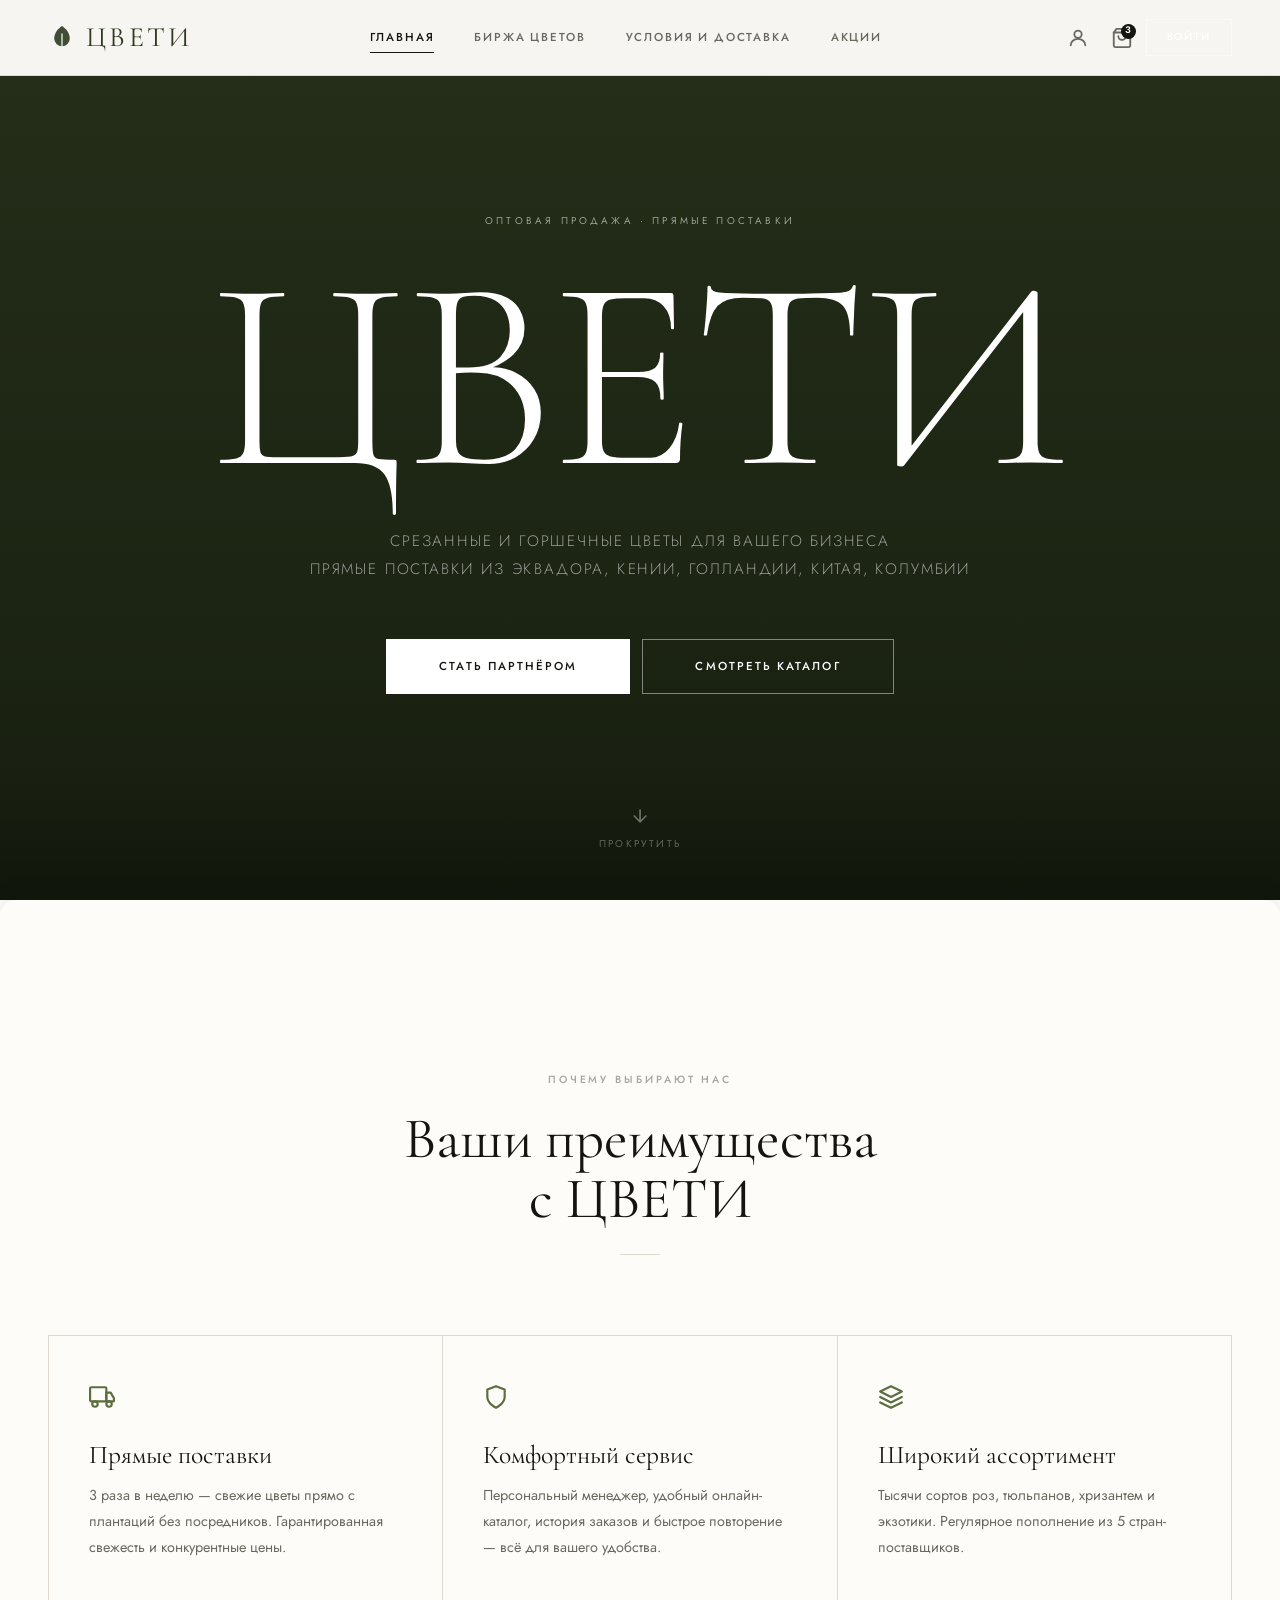
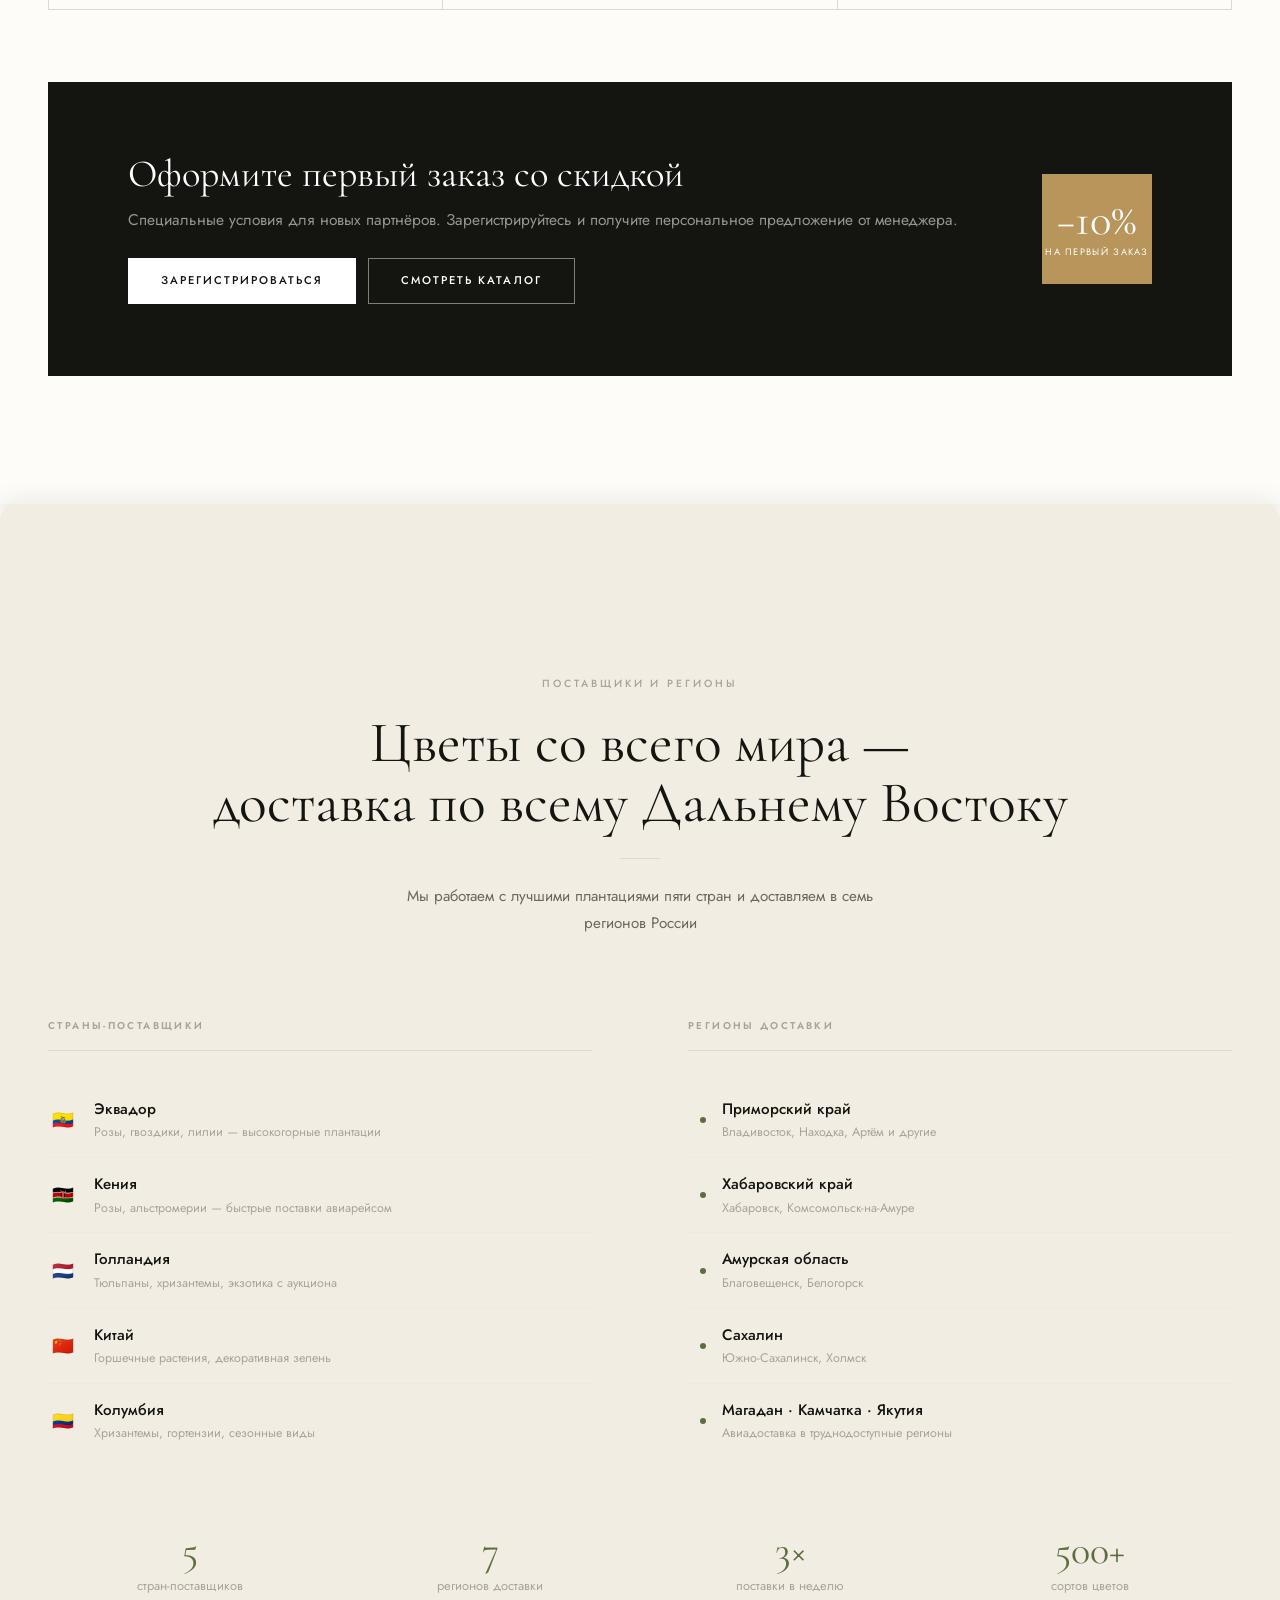
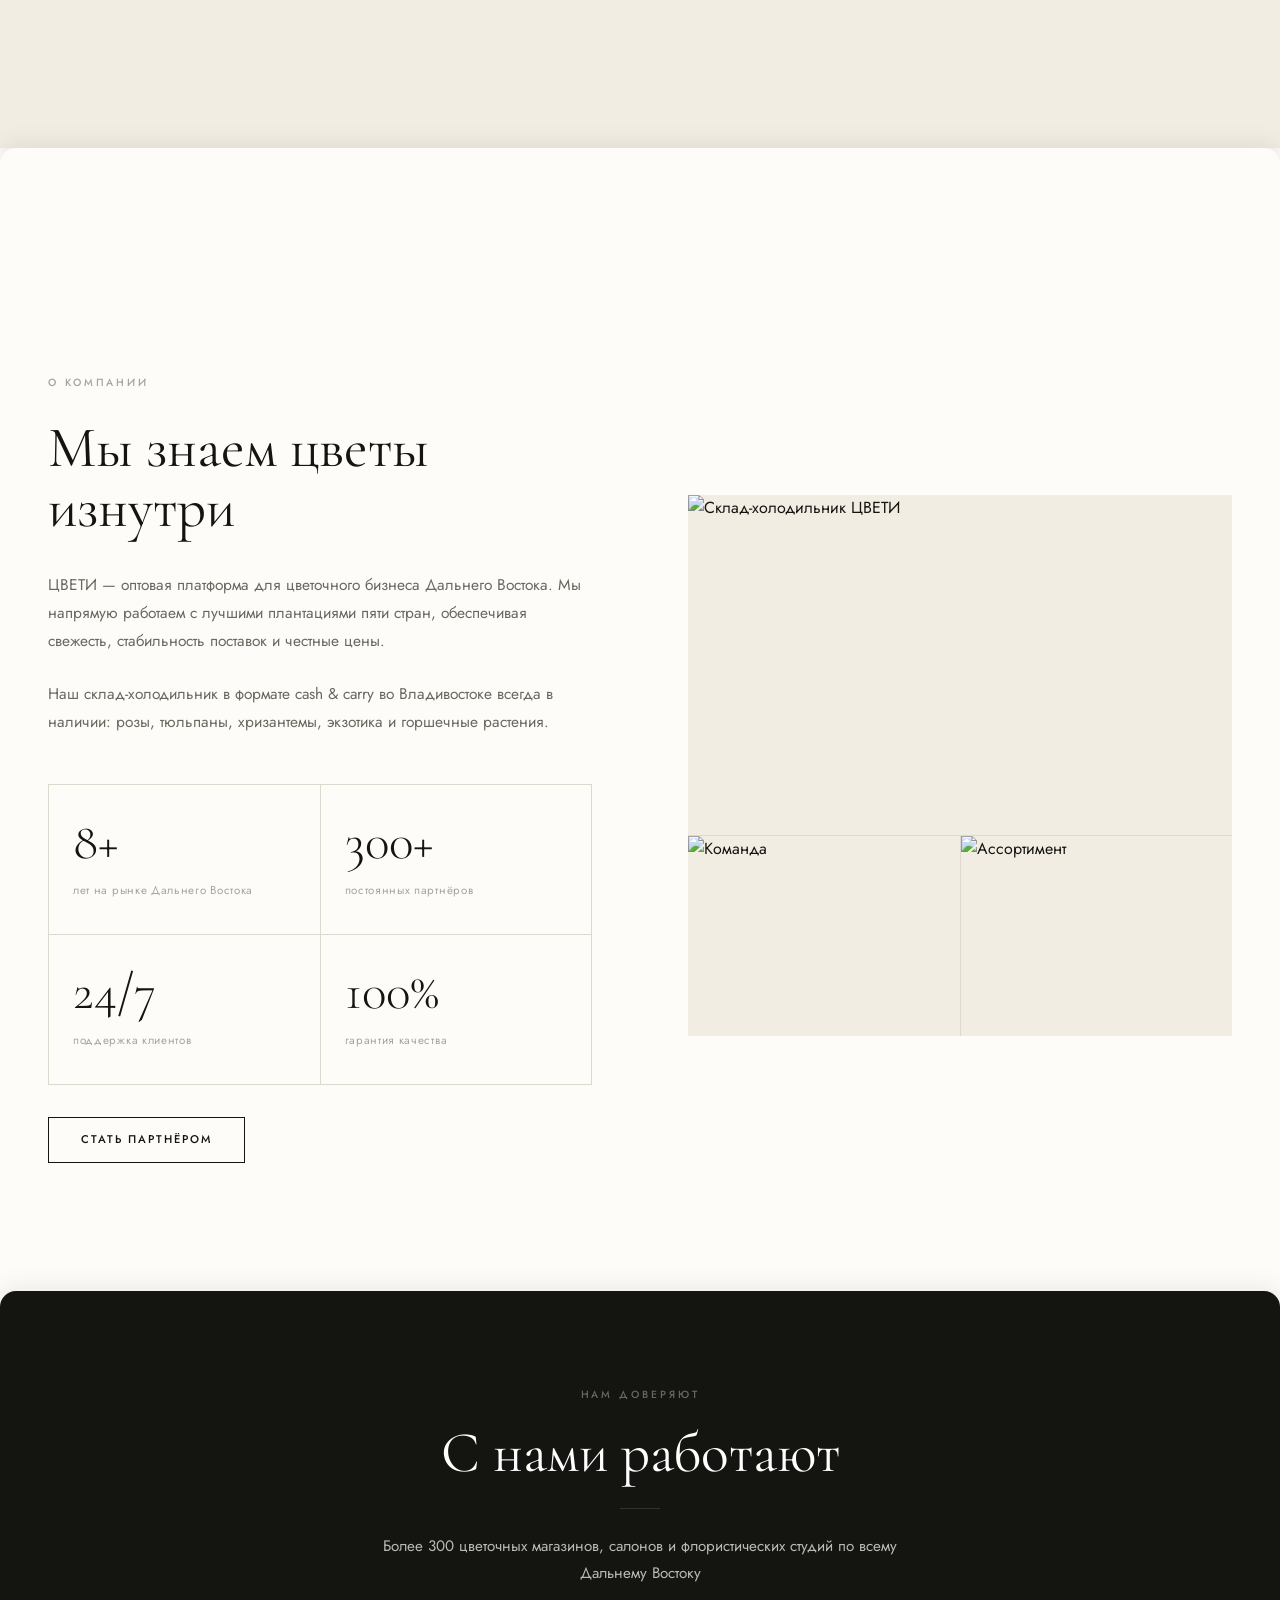
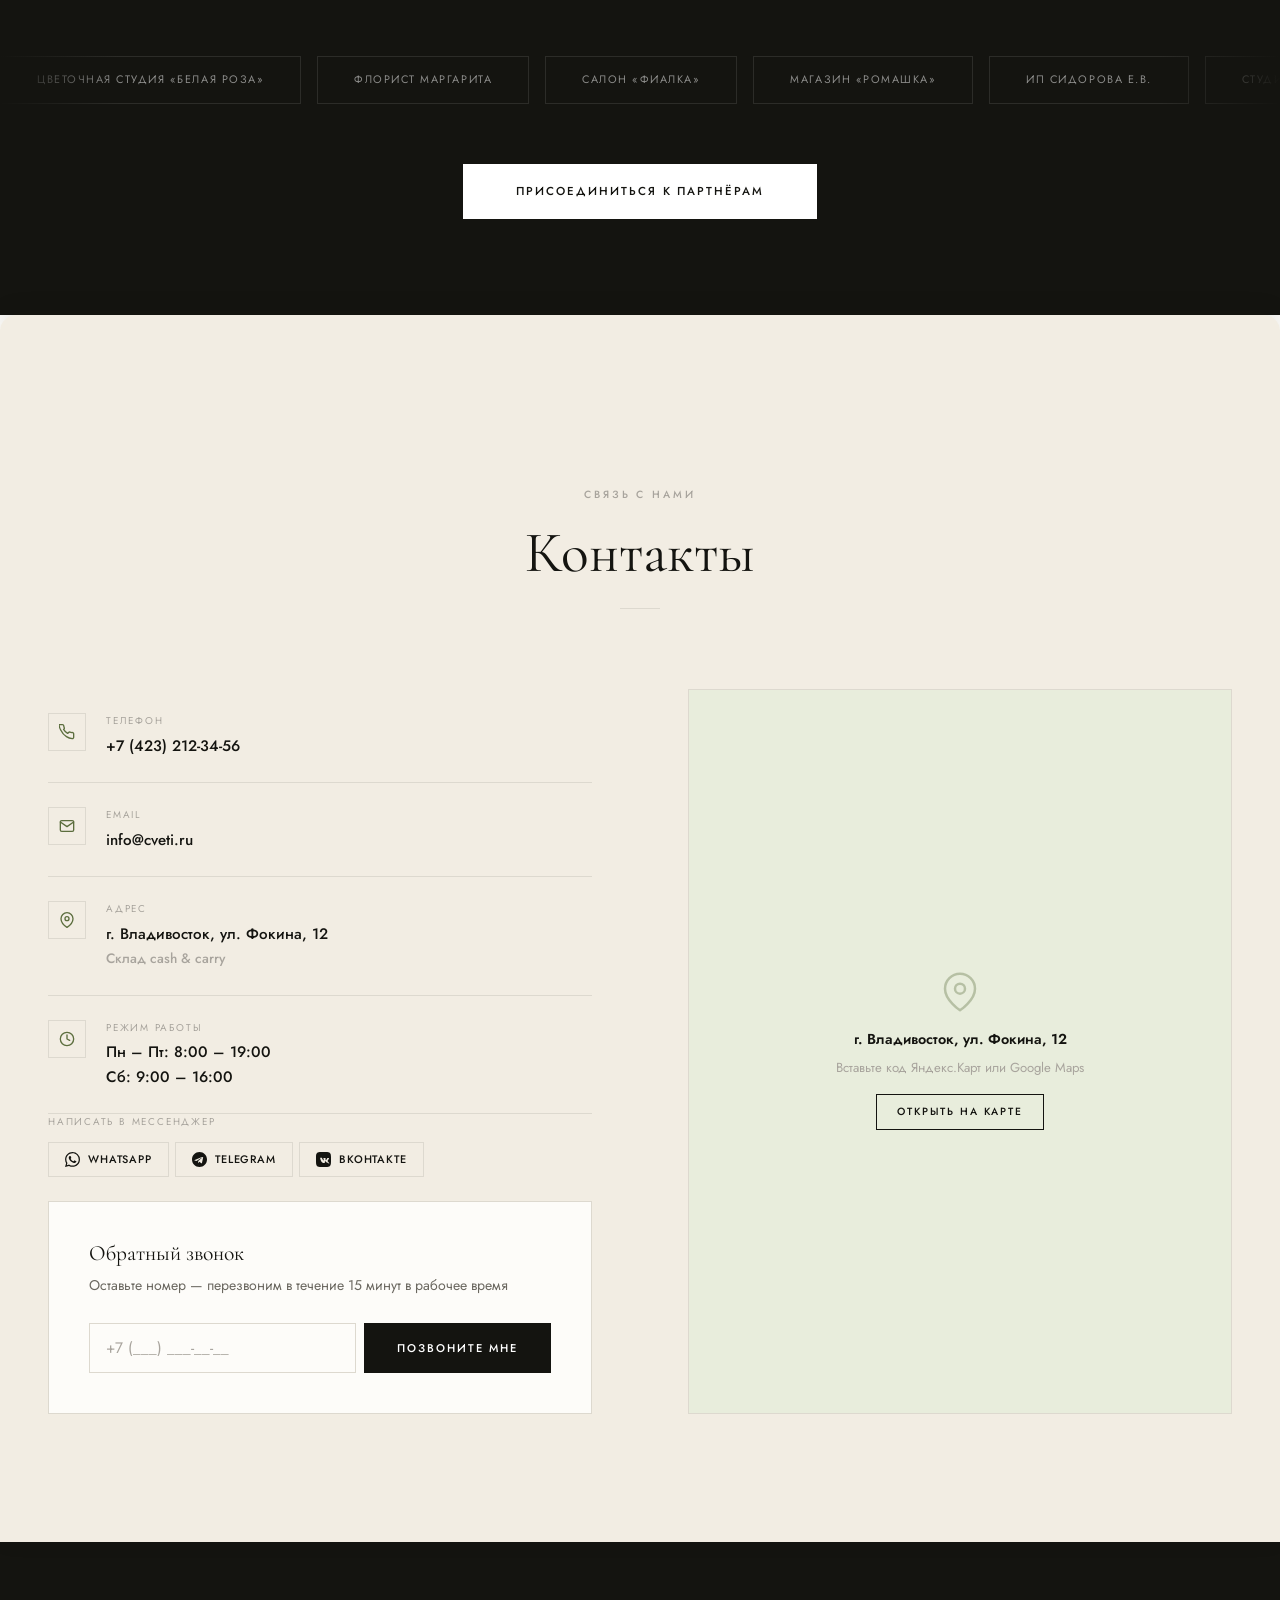
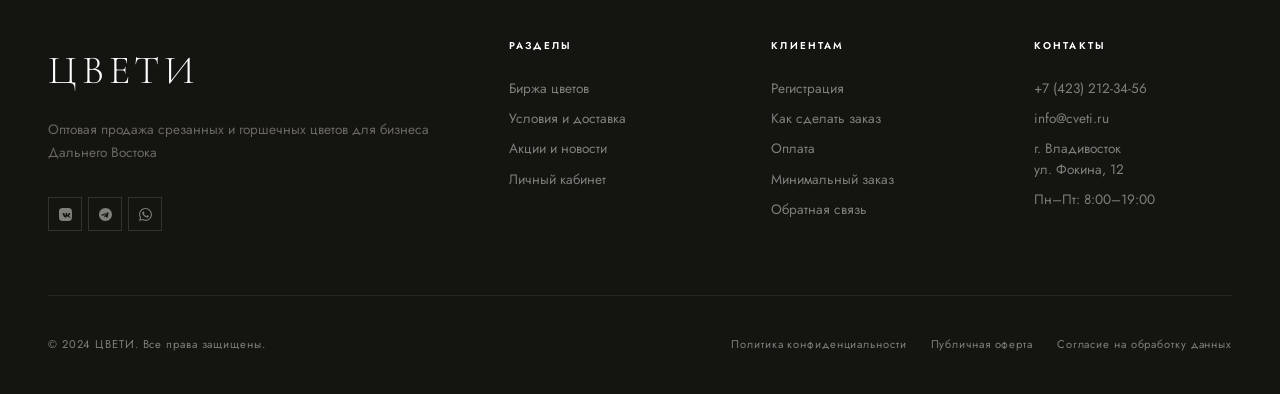
==== commit adfc8fd5: "v0.0.2" ====
--- a/index.html
+++ b/index.html
@@ -282,7 +282,7 @@
           </div>
 
           <div style="margin-top:2rem;">
-            <a href="login.html#reg" class="btn btn--outline-white">Стать партнёром</a>
+            <a href="login.html#reg" class="btn btn--outline">Стать партнёром</a>
           </div>
         </div>
 
--- a/css/style.css
+++ b/css/style.css
@@ -1,41 +1,43 @@
 /* ============================================
    ЦВЕТИ — Wholesale Flowers Design System
+   v2 — Editorial Minimal
    ============================================ */
 
 @import url('https://fonts.googleapis.com/css2?family=Cormorant+Garamond:ital,wght@0,300;0,400;0,500;0,600;1,300;1,400&family=Jost:wght@300;400;500;600&display=swap');
 
 /* ── TOKENS ─────────────────────────────── */
 :root {
-  --c-olive:       #6B7A4A;
+  --c-olive:       #5C6E3E;
   --c-olive-dark:  #2E3A1F;
   --c-olive-mid:   #4A5A35;
-  --c-olive-light: #9BAD72;
-  --c-olive-pale:  #D4DCC0;
-  --c-cream:       #F0EBE0;
-  --c-warm-white:  #FDFBF6;
-  --c-gold:        #B89A58;
-  --c-gold-light:  #E2D09E;
-  --c-text:        #1E2215;
-  --c-text-mid:    #5C6148;
-  --c-text-light:  #8A8E78;
-  --c-border:      #D8D4C4;
+  --c-olive-light: #8FA066;
+  --c-olive-pale:  #E8EDDC;
+  --c-cream:       #F2EDE3;
+  --c-warm-white:  #FDFCF9;
+  --c-gold:        #B8955A;
+  --c-gold-light:  #D9C28A;
+  --c-text:        #141410;
+  --c-text-mid:    #6B6860;
+  --c-text-light:  #A8A49D;
+  --c-border:      #DDD9CF;
+  --c-border-light:#EDEAE3;
   --c-error:       #C45A4A;
   --c-success:     #5A8A6A;
 
   --font-serif: 'Cormorant Garamond', Georgia, serif;
   --font-sans:  'Jost', system-ui, sans-serif;
 
-  --nav-h: 72px;
-
-  --radius-sm: 4px;
-  --radius:    8px;
-  --radius-lg: 16px;
-  --radius-xl: 24px;
-
-  --shadow-sm:   0 2px 8px  rgba(30,34,21,.08);
-  --shadow-md:   0 8px 24px rgba(30,34,21,.12);
-  --shadow-lg:   0 24px 48px rgba(30,34,21,.16);
-  --shadow-card: 0 -8px 32px rgba(30,34,21,.14);
+  --nav-h: 76px;
+
+  --radius-sm: 2px;
+  --radius:    3px;
+  --radius-lg: 6px;
+  --radius-xl: 10px;
+
+  --shadow-sm:   0 1px 6px  rgba(20,20,16,.05);
+  --shadow-md:   0 6px 24px rgba(20,20,16,.07);
+  --shadow-lg:   0 20px 48px rgba(20,20,16,.09);
+  --shadow-card: 0 -4px 24px rgba(20,20,16,.08);
 
   --ease:      cubic-bezier(0.4, 0, 0.2, 1);
   --ease-out:  cubic-bezier(0, 0, 0.2, 1);
@@ -60,21 +62,23 @@
 ul, ol { list-style: none; }
 
 /* ── TYPOGRAPHY ──────────────────────────── */
-h1, h2, h3, h4 { font-family: var(--font-serif); font-weight: 400; line-height: 1.1; }
-h1 { font-size: clamp(2.8rem, 7vw, 6rem); }
-h2 { font-size: clamp(1.8rem, 4vw, 3.5rem); }
-h3 { font-size: clamp(1.3rem, 2.5vw, 2rem); }
-h4 { font-size: 1.2rem; }
-p  { font-size: .98rem; line-height: 1.75; color: var(--c-text-mid); }
+h1, h2, h3, h4 { font-family: var(--font-serif); font-weight: 400; line-height: 1.05; }
+h1 { font-size: clamp(3rem, 8vw, 7rem); }
+h2 { font-size: clamp(2rem, 4.5vw, 4rem); }
+h3 { font-size: clamp(1.4rem, 2.5vw, 2.2rem); }
+h4 { font-size: 1.25rem; }
+p  { font-size: .97rem; line-height: 1.82; color: var(--c-text-mid); }
 .caption {
-  font-size: .75rem;
-  text-transform: uppercase;
-  letter-spacing: .18em;
+  font-size: .65rem;
+  text-transform: uppercase;
+  letter-spacing: .28em;
   color: var(--c-text-light);
+  font-family: var(--font-sans);
+  font-weight: 500;
 }
 
 /* ── LAYOUT ──────────────────────────────── */
-.container        { max-width: 1280px; margin: 0 auto; padding: 0 32px; }
+.container        { max-width: 1280px; margin: 0 auto; padding: 0 48px; }
 .container--narrow{ max-width: 900px; }
 .grid-2 { display: grid; grid-template-columns: 1fr 1fr; gap: 2rem; }
 .grid-3 { display: grid; grid-template-columns: repeat(3,1fr); gap: 2rem; }
@@ -91,28 +95,26 @@
   position: fixed; top: 0; left: 0; right: 0;
   height: var(--nav-h);
   z-index: 1000;
-  transition: background var(--t), backdrop-filter var(--t), box-shadow var(--t);
-}
-.nav--transparent {
-  background: transparent;
-}
+  transition: background var(--t), border-color var(--t);
+}
+.nav--transparent { background: transparent; }
 .nav--solid {
-  background: rgba(253,251,246,.95);
-  backdrop-filter: blur(12px);
-  box-shadow: var(--shadow-sm);
+  background: rgba(253,252,249,.97);
+  backdrop-filter: blur(16px);
+  border-bottom: 1px solid var(--c-border);
 }
 .nav__inner {
   height: 100%;
   display: flex;
   align-items: center;
   justify-content: space-between;
-  padding: 0 32px;
+  padding: 0 48px;
 }
 .nav__logo {
   font-family: var(--font-serif);
-  font-size: 1.9rem;
-  font-weight: 500;
-  letter-spacing: .06em;
+  font-size: 1.75rem;
+  font-weight: 400;
+  letter-spacing: .12em;
   display: flex;
   align-items: center;
   gap: 10px;
@@ -120,16 +122,13 @@
   transition: color var(--t);
 }
 .nav--transparent .nav__logo { color: #fff; }
-.nav__logo-leaf { width: 32px; height: 32px; }
-.nav__links {
-  display: flex;
-  gap: 36px;
-  align-items: center;
-}
+.nav__logo-leaf { width: 28px; height: 28px; }
+.nav__links { display: flex; gap: 40px; align-items: center; }
 .nav__link {
-  font-size: .87rem;
+  font-size: .72rem;
   font-weight: 500;
-  letter-spacing: .06em;
+  letter-spacing: .16em;
+  text-transform: uppercase;
   color: var(--c-text-mid);
   transition: color var(--t);
   position: relative;
@@ -140,38 +139,39 @@
   position: absolute;
   bottom: -2px; left: 0;
   width: 0; height: 1px;
-  background: var(--c-olive);
+  background: var(--c-text);
   transition: width var(--t);
 }
 .nav__link:hover,
-.nav__link--active { color: var(--c-olive); }
+.nav__link--active { color: var(--c-text); }
 .nav__link:hover::after,
 .nav__link--active::after { width: 100%; }
-.nav--transparent .nav__link { color: rgba(255,255,255,.8); }
+.nav--transparent .nav__link { color: rgba(255,255,255,.7); }
 .nav--transparent .nav__link:hover { color: #fff; }
 .nav--transparent .nav__link::after { background: #fff; }
-.nav__actions { display: flex; gap: 8px; align-items: center; }
+.nav__actions { display: flex; gap: 4px; align-items: center; }
 .nav__icon-btn {
-  width: 42px; height: 42px;
-  border-radius: 50%;
+  width: 40px; height: 40px;
+  border-radius: 0;
   display: flex; align-items: center; justify-content: center;
   color: var(--c-text-mid);
-  transition: all var(--t);
+  transition: color var(--t);
   position: relative;
 }
-.nav__icon-btn:hover { background: var(--c-cream); color: var(--c-olive); }
-.nav--transparent .nav__icon-btn { color: rgba(255,255,255,.8); }
-.nav--transparent .nav__icon-btn:hover { background: rgba(255,255,255,.15); color: #fff; }
+.nav__icon-btn:hover { color: var(--c-text); }
+.nav--transparent .nav__icon-btn { color: rgba(255,255,255,.75); }
+.nav--transparent .nav__icon-btn:hover { color: #fff; }
 .nav__badge {
   position: absolute; top: 6px; right: 6px;
-  width: 16px; height: 16px;
-  background: var(--c-olive);
+  width: 15px; height: 15px;
+  background: var(--c-text);
   color: #fff;
-  font-size: .65rem;
+  font-size: .6rem;
   font-weight: 600;
   border-radius: 50%;
   display: flex; align-items: center; justify-content: center;
 }
+.nav--transparent .nav__badge { background: rgba(255,255,255,.85); color: var(--c-text); }
 .nav__hamburger {
   display: none;
   width: 42px; height: 42px;
@@ -186,108 +186,99 @@
   align-items: center;
   justify-content: center;
   gap: 8px;
-  padding: 13px 30px;
-  border-radius: var(--radius);
+  padding: 13px 32px;
+  border-radius: 0;
   font-family: var(--font-sans);
-  font-size: .88rem;
+  font-size: .7rem;
   font-weight: 500;
-  letter-spacing: .06em;
+  letter-spacing: .18em;
+  text-transform: uppercase;
   transition: all var(--t);
   cursor: pointer;
   white-space: nowrap;
-  border: 2px solid transparent;
+  border: 1px solid transparent;
 }
 .btn--primary {
-  background: var(--c-olive);
+  background: var(--c-text);
   color: #fff;
-  border-color: var(--c-olive);
+  border-color: var(--c-text);
 }
 .btn--primary:hover {
   background: var(--c-olive-dark);
   border-color: var(--c-olive-dark);
-  transform: translateY(-2px);
-  box-shadow: 0 8px 20px rgba(107,122,74,.35);
 }
 .btn--outline {
   background: transparent;
-  color: var(--c-olive);
-  border-color: var(--c-olive);
+  color: var(--c-text);
+  border-color: var(--c-text);
 }
 .btn--outline:hover {
-  background: var(--c-olive);
+  background: var(--c-text);
   color: #fff;
 }
 .btn--white {
   background: #fff;
-  color: var(--c-olive-dark);
+  color: var(--c-text);
   border-color: #fff;
 }
 .btn--white:hover {
   background: var(--c-cream);
   border-color: var(--c-cream);
-  transform: translateY(-2px);
-  box-shadow: var(--shadow-md);
 }
 .btn--outline-white {
   background: transparent;
   color: #fff;
-  border-color: rgba(255,255,255,.6);
+  border-color: rgba(255,255,255,.45);
 }
 .btn--outline-white:hover {
   border-color: #fff;
-  background: rgba(255,255,255,.1);
+  background: rgba(255,255,255,.07);
 }
 .btn--ghost {
   background: transparent;
-  color: var(--c-text-light);
+  color: var(--c-text-mid);
   border-color: var(--c-border);
 }
-.btn--ghost:hover { border-color: var(--c-olive); color: var(--c-olive); }
-.btn--sm  { padding: 8px 18px; font-size: .8rem; }
-.btn--lg  { padding: 16px 44px; font-size: 1rem; }
+.btn--ghost:hover { border-color: var(--c-text); color: var(--c-text); }
+.btn--sm  { padding: 9px 20px; font-size: .65rem; }
+.btn--lg  { padding: 17px 52px; font-size: .72rem; }
 .btn--full { width: 100%; }
-.btn--icon {
-  padding: 0;
-  width: 44px; height: 44px;
-  border-radius: 50%;
-}
+.btn--icon { padding: 0; width: 44px; height: 44px; }
 
 /* ── FORMS ───────────────────────────────── */
 .form-group { margin-bottom: 1.25rem; }
 .form-label {
   display: block;
-  font-size: .84rem;
+  font-size: .65rem;
   font-weight: 500;
+  letter-spacing: .14em;
+  text-transform: uppercase;
   color: var(--c-text-mid);
-  margin-bottom: 6px;
-  letter-spacing: .02em;
+  margin-bottom: 8px;
 }
 .form-input,
 .form-select,
 .form-textarea {
   width: 100%;
-  padding: 12px 16px;
-  border: 1.5px solid var(--c-border);
-  border-radius: var(--radius);
+  padding: 13px 16px;
+  border: 1px solid var(--c-border);
+  border-radius: 0;
   font-family: var(--font-sans);
   font-size: .95rem;
   color: var(--c-text);
   background: var(--c-warm-white);
-  transition: border-color var(--t), box-shadow var(--t);
+  transition: border-color var(--t);
   outline: none;
   -webkit-appearance: none;
   appearance: none;
 }
 .form-input:focus,
 .form-select:focus,
-.form-textarea:focus {
-  border-color: var(--c-olive);
-  box-shadow: 0 0 0 3px rgba(107,122,74,.12);
-}
+.form-textarea:focus { border-color: var(--c-text); }
 .form-input::placeholder { color: var(--c-text-light); }
 .form-textarea { resize: vertical; min-height: 100px; }
 .form-select {
-  background-image: url("data:image/svg+xml,%3Csvg xmlns='http://www.w3.org/2000/svg' width='12' height='8' viewBox='0 0 12 8'%3E%3Cpath fill='%238A8E78' d='M6 8 0 0h12z'/%3E%3C/svg%3E");
+  background-image: url("data:image/svg+xml,%3Csvg xmlns='http://www.w3.org/2000/svg' width='12' height='8' viewBox='0 0 12 8'%3E%3Cpath fill='%23A8A49D' d='M6 8 0 0h12z'/%3E%3C/svg%3E");
   background-repeat: no-repeat;
   background-position: right 14px center;
   padding-right: 38px;
@@ -299,57 +290,57 @@
 /* ── CARDS ───────────────────────────────── */
 .card {
   background: var(--c-warm-white);
-  border-radius: var(--radius-lg);
+  border-radius: 0;
   overflow: hidden;
-  box-shadow: var(--shadow-sm);
-  transition: box-shadow var(--t), transform var(--t);
-}
-.card:hover { box-shadow: var(--shadow-md); transform: translateY(-3px); }
+  border: 1px solid var(--c-border);
+  transition: border-color var(--t);
+}
+.card:hover { border-color: var(--c-text-mid); }
 
 /* ── BADGES ──────────────────────────────── */
 .badge {
   display: inline-flex;
   align-items: center;
   padding: 3px 10px;
-  border-radius: 20px;
-  font-size: .7rem;
+  border-radius: 0;
+  font-size: .62rem;
   font-weight: 600;
-  letter-spacing: .06em;
-  text-transform: uppercase;
-}
-.badge--available { background: rgba(90,138,106,.15); color: var(--c-success); }
-.badge--transit   { background: rgba(184,154,88,.18); color: var(--c-gold);    }
-.badge--new       { background: var(--c-olive);        color: #fff;             }
+  letter-spacing: .1em;
+  text-transform: uppercase;
+}
+.badge--available { background: rgba(90,138,106,.12); color: var(--c-success); }
+.badge--transit   { background: rgba(184,149,90,.15); color: var(--c-gold);    }
+.badge--new       { background: var(--c-text);         color: #fff;             }
 .badge--sale      { background: var(--c-error);        color: #fff;             }
 
 /* ── DIVIDER ─────────────────────────────── */
-.divider { width: 48px; height: 1px; background: var(--c-olive); margin: 1.5rem 0; }
+.divider { width: 40px; height: 1px; background: var(--c-border); margin: 1.5rem 0; }
 .divider--center { margin: 1.5rem auto; }
-.divider--white  { background: rgba(255,255,255,.4); }
+.divider--white  { background: rgba(255,255,255,.18); }
 
 /* ── SECTION HEADER ──────────────────────── */
-.section-header { text-align: center; margin-bottom: 4rem; }
-.section-header .caption { margin-bottom: 1rem; display: block; }
-.section-header h2 { margin-bottom: 1rem; }
-.section-header .divider { margin: 1rem auto; }
-.section-header p { max-width: 560px; margin: 0 auto; }
+.section-header { text-align: center; margin-bottom: 5rem; }
+.section-header .caption { margin-bottom: 1.25rem; display: block; }
+.section-header h2 { margin-bottom: .75rem; }
+.section-header .divider { margin: 1.5rem auto; }
+.section-header p { max-width: 520px; margin: 0 auto; font-size: .95rem; }
 
 /* ── SCROLL INDICATOR ────────────────────── */
 .scroll-indicator {
   position: absolute;
-  bottom: 40px; left: 50%;
+  bottom: 48px; left: 50%;
   transform: translateX(-50%);
   display: flex; flex-direction: column; align-items: center;
-  gap: 8px;
-  color: rgba(255,255,255,.65);
-  font-size: .72rem;
-  letter-spacing: .14em;
-  text-transform: uppercase;
-  animation: scrollBounce 2.2s ease-in-out infinite;
-}
-.scroll-indicator svg { width: 22px; height: 22px; }
+  gap: 10px;
+  color: rgba(255,255,255,.45);
+  font-size: .62rem;
+  letter-spacing: .22em;
+  text-transform: uppercase;
+  animation: scrollBounce 2.5s ease-in-out infinite;
+}
+.scroll-indicator svg { width: 20px; height: 20px; }
 @keyframes scrollBounce {
-  0%, 100% { transform: translateX(-50%) translateY(0); opacity: .7; }
+  0%, 100% { transform: translateX(-50%) translateY(0); opacity: .6; }
   50%       { transform: translateX(-50%) translateY(10px); opacity: 1; }
 }
 
@@ -358,7 +349,6 @@
    ════════════════════════════════════════════ */
 
 .stack-container { position: relative; }
-
 .stack-section {
   position: sticky;
   top: 0;
@@ -366,11 +356,11 @@
   overflow: hidden;
 }
 .stack-section:nth-child(1) { z-index: 1; }
-.stack-section:nth-child(2) { z-index: 2; border-radius: 28px 28px 0 0; box-shadow: var(--shadow-card); }
-.stack-section:nth-child(3) { z-index: 3; border-radius: 28px 28px 0 0; box-shadow: var(--shadow-card); }
-.stack-section:nth-child(4) { z-index: 4; border-radius: 28px 28px 0 0; box-shadow: var(--shadow-card); }
-.stack-section:nth-child(5) { z-index: 5; border-radius: 28px 28px 0 0; box-shadow: var(--shadow-card); }
-.stack-section:nth-child(6) { z-index: 6; border-radius: 28px 28px 0 0; box-shadow: var(--shadow-card); }
+.stack-section:nth-child(2) { z-index: 2; border-radius: 16px 16px 0 0; box-shadow: var(--shadow-card); }
+.stack-section:nth-child(3) { z-index: 3; border-radius: 16px 16px 0 0; box-shadow: var(--shadow-card); }
+.stack-section:nth-child(4) { z-index: 4; border-radius: 16px 16px 0 0; box-shadow: var(--shadow-card); }
+.stack-section:nth-child(5) { z-index: 5; border-radius: 16px 16px 0 0; box-shadow: var(--shadow-card); }
+.stack-section:nth-child(6) { z-index: 6; border-radius: 16px 16px 0 0; box-shadow: var(--shadow-card); }
 
 /* ── HERO ────────────────────────────────── */
 .hero {
@@ -385,16 +375,16 @@
   background-image: url('https://images.unsplash.com/photo-1487530811015-780aef4e4d4a?w=1920&q=80');
   background-size: cover;
   background-position: center;
-  transform: scale(1.05);
+  transform: scale(1.04);
   transition: transform 8s ease;
 }
 .hero__overlay {
   position: absolute; inset: 0;
   background: linear-gradient(
-    165deg,
-    rgba(20,28,12,.75) 0%,
-    rgba(46,58,31,.6)  50%,
-    rgba(20,28,12,.85) 100%
+    180deg,
+    rgba(10,14,7,.25) 0%,
+    rgba(10,14,7,.45) 55%,
+    rgba(10,14,7,.65) 100%
   );
 }
 .hero__content {
@@ -402,240 +392,239 @@
   text-align: center;
   color: #fff;
   padding: 0 24px;
-  max-width: 900px;
+  max-width: 1000px;
 }
 .hero__tag {
   display: inline-block;
-  font-size: .72rem;
-  letter-spacing: .22em;
-  text-transform: uppercase;
-  color: var(--c-olive-light);
-  margin-bottom: 1.5rem;
-  border: 1px solid rgba(155,173,114,.5);
-  padding: 7px 18px;
-  border-radius: 40px;
+  font-family: var(--font-sans);
+  font-size: .62rem;
+  letter-spacing: .32em;
+  text-transform: uppercase;
+  color: rgba(255,255,255,.55);
+  margin-bottom: 2rem;
 }
 .hero__title {
   font-family: var(--font-serif);
-  font-size: clamp(5rem, 16vw, 13rem);
+  font-size: clamp(6rem, 22vw, 17rem);
   font-weight: 300;
-  letter-spacing: -.02em;
+  letter-spacing: -.01em;
   color: #fff;
   line-height: .85;
-  margin-bottom: 1.5rem;
+  margin-bottom: 2.25rem;
 }
 .hero__subtitle {
-  font-size: clamp(.95rem, 1.8vw, 1.15rem);
-  color: rgba(255,255,255,.72);
-  margin-bottom: 2.75rem;
+  font-family: var(--font-sans);
+  font-size: clamp(.82rem, 1.4vw, .95rem);
+  color: rgba(255,255,255,.55);
+  margin-bottom: 3.5rem;
   font-weight: 300;
-  letter-spacing: .08em;
-}
-.hero__ctas { display: flex; gap: 16px; justify-content: center; flex-wrap: wrap; }
-.hero__scroll { position: absolute; bottom: 0; left: 0; right: 0; height: 120px;
-  background: linear-gradient(to top, rgba(20,28,12,.6), transparent); }
+  letter-spacing: .12em;
+  text-transform: uppercase;
+}
+.hero__ctas { display: flex; gap: 12px; justify-content: center; flex-wrap: wrap; }
+.hero__scroll {
+  position: absolute; bottom: 0; left: 0; right: 0; height: 120px;
+  background: linear-gradient(to top, rgba(10,14,7,.5), transparent);
+}
 
 /* ── USP ─────────────────────────────────── */
 .usp {
-  background: var(--c-cream);
+  background: var(--c-warm-white);
   display: flex;
   align-items: center;
-  padding: calc(var(--nav-h) + 4rem) 0 6rem;
+  padding: calc(var(--nav-h) + 6rem) 0 8rem;
 }
 .usp__inner { width: 100%; }
 .usp__grid {
   display: grid;
   grid-template-columns: repeat(3,1fr);
-  gap: 1.5rem;
-  margin: 3rem 0;
+  gap: 0;
+  margin: 4.5rem 0;
+  border-top: 1px solid var(--c-border);
+  border-left: 1px solid var(--c-border);
 }
 .usp__item {
-  text-align: center;
-  padding: 2.5rem 2rem;
-  background: var(--c-warm-white);
-  border-radius: var(--radius-xl);
-  transition: transform var(--t), box-shadow var(--t);
-  border: 1px solid rgba(216,212,196,.5);
-}
-.usp__item:hover { transform: translateY(-5px); box-shadow: var(--shadow-md); }
+  text-align: left;
+  padding: 3rem 2.5rem;
+  background: transparent;
+  border-radius: 0;
+  border-right: 1px solid var(--c-border);
+  border-bottom: 1px solid var(--c-border);
+  transition: background var(--t);
+}
+.usp__item:hover { background: var(--c-cream); transform: none; box-shadow: none; }
 .usp__icon {
-  width: 60px; height: 60px;
-  margin: 0 auto 1.5rem;
-  background: var(--c-olive-pale);
-  border-radius: 50%;
-  display: flex; align-items: center; justify-content: center;
-  color: var(--c-olive-dark);
+  width: auto; height: auto;
+  margin: 0 0 2rem;
+  background: transparent;
+  border-radius: 0;
+  display: flex; align-items: flex-start;
+  color: var(--c-olive);
 }
 .usp__icon svg { width: 26px; height: 26px; }
-.usp__item h3 { font-size: 1.35rem; margin-bottom: .75rem; }
-.usp__item p  { font-size: .93rem; }
+.usp__item h3 { font-size: 1.6rem; margin-bottom: .85rem; color: var(--c-text); }
+.usp__item p  { font-size: .9rem; line-height: 1.82; }
 .usp__cta-banner {
-  background: var(--c-olive-dark);
-  border-radius: var(--radius-xl);
-  padding: 3.5rem;
+  background: var(--c-text);
+  border-radius: 0;
+  padding: 4.5rem 5rem;
   display: grid;
   grid-template-columns: 1fr auto;
-  gap: 2rem;
+  gap: 3rem;
   align-items: center;
 }
-.usp__cta-text h3 { font-size: clamp(1.5rem,3vw,2.2rem); color: #fff; margin-bottom: .5rem; }
-.usp__cta-text p  { color: rgba(255,255,255,.72); }
+.usp__cta-text h3 { font-size: clamp(1.6rem,3vw,2.6rem); color: #fff; margin-bottom: .75rem; }
+.usp__cta-text p  { color: rgba(255,255,255,.55); }
 .usp__discount {
   background: var(--c-gold);
   color: #fff;
-  border-radius: 50%;
-  width: 100px; height: 100px;
+  border-radius: 0;
+  width: 110px; height: 110px;
   display: flex; flex-direction: column;
   align-items: center; justify-content: center;
   text-align: center;
   flex-shrink: 0;
 }
-.usp__discount-num { font-family: var(--font-serif); font-size: 2.5rem; line-height: 1; }
-.usp__discount-sub { font-size: .65rem; text-transform: uppercase; letter-spacing: .1em; }
+.usp__discount-num { font-family: var(--font-serif); font-size: 2.8rem; line-height: 1; }
+.usp__discount-sub { font-size: .58rem; text-transform: uppercase; letter-spacing: .14em; font-family: var(--font-sans); margin-top: 3px; }
 
 /* ── GEOGRAPHY ───────────────────────────── */
 .geo {
-  background: var(--c-warm-white);
+  background: var(--c-cream);
   display: flex;
   align-items: center;
-  padding: calc(var(--nav-h) + 4rem) 0 6rem;
+  padding: calc(var(--nav-h) + 6rem) 0 8rem;
 }
 .geo__inner { width: 100%; }
 .geo__grid {
   display: grid;
   grid-template-columns: 1fr 1fr;
-  gap: 5rem;
-  margin-top: 3rem;
+  gap: 6rem;
+  margin-top: 4rem;
 }
 .geo__col-title {
   font-family: var(--font-sans);
-  font-size: .72rem;
+  font-size: .62rem;
   font-weight: 600;
   text-transform: uppercase;
-  letter-spacing: .18em;
+  letter-spacing: .24em;
   color: var(--c-text-light);
-  margin-bottom: 1.5rem;
+  margin-bottom: 2rem;
   padding-bottom: 1rem;
   border-bottom: 1px solid var(--c-border);
 }
-.geo__list { display: flex; flex-direction: column; gap: 4px; }
+.geo__list { display: flex; flex-direction: column; }
 .geo__item {
   display: flex;
   align-items: center;
-  gap: 14px;
-  padding: 13px 16px;
-  border-radius: var(--radius);
-  transition: background var(--t);
+  gap: 16px;
+  padding: 14px 0;
+  border-bottom: 1px solid var(--c-border-light);
+  transition: none;
   cursor: default;
 }
-.geo__item:hover { background: var(--c-cream); }
+.geo__item:last-child { border-bottom: none; }
+.geo__item:hover { background: transparent; }
 .geo__icon {
-  width: 36px; height: 36px;
-  border-radius: 50%;
-  background: var(--c-olive-pale);
+  width: 30px; height: 30px;
+  border-radius: 0;
+  background: transparent;
   display: flex; align-items: center; justify-content: center;
   flex-shrink: 0;
   font-size: 1.1rem;
 }
 .geo__region-dot {
-  width: 10px; height: 10px;
+  width: 6px; height: 6px;
   border-radius: 50%;
   background: var(--c-olive);
   flex-shrink: 0;
-  margin-left: 13px;
-}
-.geo__name { font-size: .95rem; font-weight: 500; }
-.geo__sub  { font-size: .78rem; color: var(--c-text-light); }
-
-/* world map decorative */
-.geo__map-svg {
-  margin-top: 2.5rem;
-  border-radius: var(--radius-xl);
-  overflow: hidden;
-  background: var(--c-cream);
-  padding: 2rem;
-}
-.geo__map-note {
-  text-align: center;
-  font-size: .8rem;
-  color: var(--c-text-light);
-  margin-top: 1rem;
-}
+  margin-left: 12px;
+}
+.geo__name { font-size: .95rem; font-weight: 500; color: var(--c-text); }
+.geo__sub  { font-size: .78rem; color: var(--c-text-light); margin-top: 2px; }
+
+/* stats row in geo */
+.geo .anim-up[style] { border-radius: 0 !important; }
 
 /* ── COMPANY ─────────────────────────────── */
 .company {
-  background: var(--c-olive-dark);
+  background: var(--c-warm-white);
   display: flex;
   align-items: center;
-  padding: calc(var(--nav-h) + 4rem) 0 6rem;
-  color: #fff;
+  padding: calc(var(--nav-h) + 6rem) 0 8rem;
+  color: var(--c-text);
 }
 .company__inner { width: 100%; }
 .company__grid {
   display: grid;
   grid-template-columns: 1fr 1fr;
-  gap: 5rem;
+  gap: 6rem;
   margin-top: 3rem;
   align-items: center;
 }
-.company__text .caption { color: var(--c-olive-light); }
-.company__text h2 { color: #fff; margin: 1rem 0 1.5rem; }
-.company__text p  { color: rgba(255,255,255,.72); margin-bottom: 1.25rem; }
+.company__text .caption { color: var(--c-text-light); }
+.company__text h2 { color: var(--c-text); margin: 1.5rem 0 2rem; }
+.company__text p  { color: var(--c-text-mid); margin-bottom: 1.5rem; }
 .company__stats {
   display: grid;
   grid-template-columns: 1fr 1fr;
-  gap: 1rem;
-  margin-top: 2.5rem;
+  gap: 0;
+  margin-top: 3rem;
+  border-top: 1px solid var(--c-border);
+  border-left: 1px solid var(--c-border);
 }
 .company__stat {
-  background: rgba(255,255,255,.07);
-  border: 1px solid rgba(255,255,255,.12);
-  border-radius: var(--radius-lg);
-  padding: 1.5rem;
+  background: transparent;
+  border: none;
+  border-right: 1px solid var(--c-border);
+  border-bottom: 1px solid var(--c-border);
+  border-radius: 0;
+  padding: 2rem 1.5rem;
 }
 .company__stat-num {
   font-family: var(--font-serif);
-  font-size: 2.8rem;
+  font-size: 3.2rem;
   font-weight: 300;
-  color: var(--c-olive-light);
+  color: var(--c-text);
   display: block;
   line-height: 1;
-  margin-bottom: .4rem;
-}
-.company__stat-label { font-size: .78rem; color: rgba(255,255,255,.55); }
+  margin-bottom: .5rem;
+}
+.company__stat-label { font-size: .72rem; color: var(--c-text-light); letter-spacing: .06em; }
 .company__photos {
   display: grid;
   grid-template-columns: 1fr 1fr;
-  grid-template-rows: 320px 200px;
-  gap: 1rem;
+  grid-template-rows: 340px 200px;
+  gap: 1px;
+  background: var(--c-border);
 }
 .company__photo {
-  border-radius: var(--radius-lg);
+  border-radius: 0;
   overflow: hidden;
-  background: rgba(255,255,255,.08);
+  background: var(--c-cream);
 }
 .company__photo:first-child { grid-column: 1 / -1; }
 .company__photo img {
   width: 100%; height: 100%;
   object-fit: cover;
-  opacity: .8;
-  transition: opacity var(--t), transform var(--t-slow);
-}
-.company__photo:hover img { opacity: 1; transform: scale(1.04); }
+  transition: transform var(--t-slow);
+}
+.company__photo:hover img { transform: scale(1.04); }
 
 /* ── CLIENTS MARQUEE ─────────────────────── */
 .clients {
-  background: var(--c-olive);
+  background: var(--c-text);
   min-height: auto !important;
-  padding: 5rem 0;
+  padding: 6rem 0;
   display: flex;
   flex-direction: column;
   justify-content: center;
 }
-.clients .section-header { margin-bottom: 3rem; }
-.clients .section-header .caption { color: rgba(255,255,255,.6); }
+.clients .section-header { margin-bottom: 3.5rem; }
+.clients .section-header .caption { color: rgba(255,255,255,.35); }
 .clients .section-header h2 { color: #fff; }
-.clients .divider { background: var(--c-olive-light); }
+.clients .divider { background: rgba(255,255,255,.12); }
+.clients .section-header p { color: rgba(255,255,255,.45); }
 .marquee__wrap {
   overflow: hidden;
   width: 100%;
@@ -646,34 +635,36 @@
 .marquee__wrap::after {
   content: '';
   position: absolute; top: 0; bottom: 0;
-  width: 80px;
+  width: 120px;
   z-index: 1;
 }
-.marquee__wrap::before { left: 0;  background: linear-gradient(to right, var(--c-olive), transparent); }
-.marquee__wrap::after  { right: 0; background: linear-gradient(to left,  var(--c-olive), transparent); }
+.marquee__wrap::before { left: 0;  background: linear-gradient(to right, var(--c-text), transparent); }
+.marquee__wrap::after  { right: 0; background: linear-gradient(to left,  var(--c-text), transparent); }
 .marquee__track {
   display: flex;
-  gap: 2rem;
-  animation: marqueeScroll 28s linear infinite;
+  gap: 1rem;
+  animation: marqueeScroll 34s linear infinite;
   width: max-content;
   align-items: center;
 }
 .marquee__wrap:hover .marquee__track { animation-play-state: paused; }
 .marquee__item {
-  background: rgba(255,255,255,.12);
-  border: 1px solid rgba(255,255,255,.18);
-  border-radius: var(--radius);
-  padding: 1rem 2.25rem;
+  background: transparent;
+  border: 1px solid rgba(255,255,255,.1);
+  border-radius: 0;
+  padding: .9rem 2.25rem;
   white-space: nowrap;
-  color: #fff;
-  font-size: .88rem;
-  font-weight: 500;
-  letter-spacing: .05em;
+  color: rgba(255,255,255,.5);
+  font-family: var(--font-sans);
+  font-size: .68rem;
+  font-weight: 400;
+  letter-spacing: .14em;
+  text-transform: uppercase;
   min-width: 180px;
   text-align: center;
-  transition: background var(--t);
-}
-.marquee__item:hover { background: rgba(255,255,255,.22); }
+  transition: color var(--t), border-color var(--t);
+}
+.marquee__item:hover { color: rgba(255,255,255,.85); border-color: rgba(255,255,255,.25); }
 @keyframes marqueeScroll {
   from { transform: translateX(0); }
   to   { transform: translateX(-50%); }
@@ -684,37 +675,46 @@
   background: var(--c-cream);
   display: flex;
   align-items: center;
-  padding: calc(var(--nav-h) + 4rem) 0 6rem;
+  padding: calc(var(--nav-h) + 6rem) 0 8rem;
 }
 .contacts__inner { width: 100%; }
 .contacts__grid {
   display: grid;
   grid-template-columns: 1fr 1fr;
-  gap: 5rem;
-  margin-top: 3rem;
+  gap: 6rem;
+  margin-top: 4rem;
   align-items: start;
 }
-.contacts__info { display: flex; flex-direction: column; gap: 1.25rem; }
+.contacts__info { display: flex; flex-direction: column; gap: 0; }
 .contacts__item {
   display: flex;
-  gap: 1rem;
+  gap: 1.25rem;
   align-items: flex-start;
+  padding: 1.5rem 0;
+  border-bottom: 1px solid var(--c-border);
 }
 .contacts__icon {
-  width: 46px; height: 46px;
-  border-radius: 50%;
-  background: var(--c-olive-pale);
-  display: flex; align-items: center; justify-content: center;
-  color: var(--c-olive-dark);
+  width: 38px; height: 38px;
+  border-radius: 0;
+  background: transparent;
+  border: 1px solid var(--c-border);
+  display: flex; align-items: center; justify-content: center;
+  color: var(--c-olive);
   flex-shrink: 0;
 }
-.contacts__icon svg { width: 20px; height: 20px; }
-.contacts__label { font-size: .78rem; color: var(--c-text-light); margin-bottom: 3px; }
-.contacts__value { font-weight: 500; }
+.contacts__icon svg { width: 16px; height: 16px; }
+.contacts__label {
+  font-size: .62rem;
+  letter-spacing: .18em;
+  text-transform: uppercase;
+  color: var(--c-text-light);
+  margin-bottom: 5px;
+}
+.contacts__value { font-weight: 500; font-size: .95rem; }
 .contacts__value a:hover { color: var(--c-olive); }
 .contacts__messengers {
   display: flex;
-  gap: 10px;
+  gap: 6px;
   flex-wrap: wrap;
   margin-top: .5rem;
 }
@@ -722,95 +722,101 @@
   display: flex;
   align-items: center;
   gap: 8px;
-  padding: 9px 18px;
-  border-radius: var(--radius);
-  border: 1.5px solid var(--c-border);
-  font-size: .84rem;
+  padding: 8px 16px;
+  border-radius: 0;
+  border: 1px solid var(--c-border);
+  font-size: .68rem;
   font-weight: 500;
+  letter-spacing: .08em;
+  text-transform: uppercase;
   transition: all var(--t);
 }
 .contacts__messenger--wa:hover  { border-color: #25D366; color: #25D366; }
 .contacts__messenger--tg:hover  { border-color: #0088cc; color: #0088cc; }
 .contacts__messenger--vk:hover  { border-color: #0077FF; color: #0077FF; }
-.contacts__messenger svg { width: 18px; height: 18px; }
+.contacts__messenger svg { width: 15px; height: 15px; }
 .contacts__callback {
-  margin-top: 2rem;
-  padding: 2rem;
+  margin-top: 1.5rem;
+  padding: 2.5rem;
   background: var(--c-warm-white);
-  border-radius: var(--radius-xl);
-  border: 1px solid var(--c-border);
-}
-.contacts__callback h4 { font-size: 1.2rem; margin-bottom: .5rem; }
-.contacts__callback p  { font-size: .88rem; margin-bottom: 1.25rem; }
+  border-radius: 0;
+  border: 1px solid var(--c-border);
+}
+.contacts__callback h4 { font-size: 1.35rem; margin-bottom: .5rem; }
+.contacts__callback p  { font-size: .88rem; margin-bottom: 1.5rem; }
 .contacts__map {
-  border-radius: var(--radius-xl);
+  border-radius: 0;
   overflow: hidden;
   height: 100%;
-  min-height: 480px;
+  min-height: 500px;
   background: var(--c-olive-pale);
   display: flex; align-items: center; justify-content: center;
   color: var(--c-text-light);
   font-size: .9rem;
   text-align: center;
+  border: 1px solid var(--c-border);
 }
 .contacts__map-placeholder {
-  display: flex; flex-direction: column; align-items: center; gap: 12px;
+  display: flex; flex-direction: column; align-items: center; gap: 16px;
   padding: 2rem;
 }
-.contacts__map-placeholder svg { width: 48px; height: 48px; color: var(--c-olive); opacity: .5; }
+.contacts__map-placeholder svg { width: 40px; height: 40px; color: var(--c-olive); opacity: .35; }
 
 /* ── FOOTER ──────────────────────────────── */
 .footer {
   background: var(--c-text);
-  color: rgba(255,255,255,.65);
-  padding: 5rem 0 2rem;
+  color: rgba(255,255,255,.45);
+  padding: 6rem 0 2.5rem;
 }
 .footer__grid {
   display: grid;
   grid-template-columns: 2fr 1fr 1fr 1fr;
-  gap: 3rem;
-  padding-bottom: 3.5rem;
-  border-bottom: 1px solid rgba(255,255,255,.1);
+  gap: 4rem;
+  padding-bottom: 4rem;
+  border-bottom: 1px solid rgba(255,255,255,.07);
 }
 .footer__logo {
   font-family: var(--font-serif);
-  font-size: 2.2rem;
+  font-size: 2.5rem;
+  font-weight: 300;
+  letter-spacing: .12em;
   color: #fff;
-  margin-bottom: .75rem;
+  margin-bottom: 1rem;
   display: block;
 }
-.footer__tagline { font-size: .88rem; margin-bottom: 1.75rem; }
-.footer__social { display: flex; gap: 10px; }
+.footer__tagline { font-size: .85rem; margin-bottom: 2rem; line-height: 1.75; }
+.footer__social { display: flex; gap: 6px; }
 .footer__social-link {
-  width: 38px; height: 38px;
-  border-radius: 50%;
-  border: 1px solid rgba(255,255,255,.2);
+  width: 34px; height: 34px;
+  border-radius: 0;
+  border: 1px solid rgba(255,255,255,.12);
   display: flex; align-items: center; justify-content: center;
   transition: all var(--t);
-  color: rgba(255,255,255,.65);
-}
-.footer__social-link:hover { background: var(--c-olive); border-color: var(--c-olive); color: #fff; }
-.footer__social-link svg { width: 16px; height: 16px; }
+  color: rgba(255,255,255,.45);
+}
+.footer__social-link:hover { border-color: rgba(255,255,255,.4); color: #fff; }
+.footer__social-link svg { width: 13px; height: 13px; }
 .footer__col-title {
   font-family: var(--font-sans);
-  font-size: .75rem;
+  font-size: .62rem;
   font-weight: 600;
   text-transform: uppercase;
-  letter-spacing: .14em;
+  letter-spacing: .22em;
   color: #fff;
-  margin-bottom: 1.25rem;
-}
-.footer__links { display: flex; flex-direction: column; gap: 9px; }
-.footer__link { font-size: .88rem; transition: color var(--t); }
+  margin-bottom: 1.5rem;
+}
+.footer__links { display: flex; flex-direction: column; gap: 10px; }
+.footer__link { font-size: .85rem; line-height: 1.5; transition: color var(--t); }
 .footer__link:hover { color: #fff; }
 .footer__bottom {
   display: flex;
   align-items: center;
   justify-content: space-between;
-  padding-top: 2rem;
-  font-size: .78rem;
-}
-.footer__legal { display: flex; gap: 20px; }
+  padding-top: 2.5rem;
+  font-size: .7rem;
+  letter-spacing: .08em;
+}
+.footer__legal { display: flex; gap: 24px; }
 .footer__legal a:hover { color: #fff; }
 
 /* ════════════════════════════════════════════
@@ -820,17 +826,14 @@
 .shop-page { padding-top: var(--nav-h); min-height: 100vh; }
 
 .shop__banner {
-  background: linear-gradient(135deg, var(--c-olive-dark) 0%, var(--c-olive-mid) 100%);
+  background: var(--c-text);
   color: #fff;
-  padding: 3.5rem 0;
-}
-.shop__banner h1 { color: #fff; margin-bottom: .5rem; }
-.shop__banner p  { color: rgba(255,255,255,.72); }
-
-.shop__offers {
-  background: var(--c-gold);
-  overflow: hidden;
-}
+  padding: 5rem 0;
+}
+.shop__banner h1 { color: #fff; margin-bottom: .75rem; }
+.shop__banner p  { color: rgba(255,255,255,.55); }
+
+.shop__offers { background: var(--c-olive); overflow: hidden; }
 .shop__offers-track {
   display: flex;
   gap: 4rem;
@@ -840,27 +843,28 @@
 }
 .shop__offer-item {
   white-space: nowrap;
-  font-size: .82rem;
-  font-weight: 600;
-  color: #fff;
-  letter-spacing: .06em;
+  font-size: .68rem;
+  font-weight: 500;
+  letter-spacing: .14em;
+  text-transform: uppercase;
+  color: rgba(255,255,255,.8);
   display: flex;
   align-items: center;
   gap: .75rem;
 }
-.shop__offer-item::before { content: '✦'; font-size: .6rem; opacity: .7; }
+.shop__offer-item::before { content: '·'; font-size: 1rem; opacity: .5; }
 
 .shop__layout {
   display: grid;
-  grid-template-columns: 290px 1fr;
-  gap: 2.5rem;
-  padding: 2.5rem 0 5rem;
+  grid-template-columns: 280px 1fr;
+  gap: 3rem;
+  padding: 3rem 0 6rem;
 }
 
 .shop__filters {
   background: var(--c-warm-white);
-  border-radius: var(--radius-xl);
-  padding: 1.75rem;
+  border-radius: 0;
+  padding: 2rem;
   position: sticky;
   top: calc(var(--nav-h) + 16px);
   border: 1px solid var(--c-border);
@@ -868,107 +872,96 @@
 }
 .shop__filters-title {
   font-family: var(--font-sans);
-  font-size: .75rem;
+  font-size: .62rem;
   font-weight: 700;
   text-transform: uppercase;
-  letter-spacing: .15em;
+  letter-spacing: .22em;
   color: var(--c-text-light);
-  margin-bottom: 1.5rem;
+  margin-bottom: 2rem;
   display: flex; align-items: center; justify-content: space-between;
 }
 .filter-reset {
-  font-size: .72rem;
+  font-size: .65rem;
   color: var(--c-olive);
   cursor: pointer;
   font-weight: 600;
   text-transform: none;
   letter-spacing: 0;
 }
-.filter-group { margin-bottom: 1.75rem; }
+.filter-group { margin-bottom: 2rem; }
 .filter-group__label {
-  font-size: .76rem;
+  font-size: .62rem;
   font-weight: 600;
   text-transform: uppercase;
-  letter-spacing: .12em;
+  letter-spacing: .2em;
   color: var(--c-text-mid);
-  margin-bottom: .85rem;
+  margin-bottom: 1rem;
   display: block;
+  padding-bottom: .75rem;
+  border-bottom: 1px solid var(--c-border);
 }
 .filter-check {
   display: flex; align-items: center; gap: 10px;
-  margin-bottom: 7px;
+  margin-bottom: 8px;
   cursor: pointer;
-  font-size: .9rem;
+  font-size: .88rem;
   color: var(--c-text-mid);
   transition: color var(--t);
 }
 .filter-check:hover { color: var(--c-text); }
-.filter-check input { accent-color: var(--c-olive); width: 16px; height: 16px; cursor: pointer; }
-.filter-check .count { margin-left: auto; font-size: .75rem; color: var(--c-text-light); }
-.filter-range { }
-.filter-range input[type=range] {
-  width: 100%;
-  accent-color: var(--c-olive);
-  margin: 6px 0;
-}
-.filter-range__values {
-  display: flex; justify-content: space-between;
-  font-size: .8rem; color: var(--c-text-light);
-}
-.filter-divider { height: 1px; background: var(--c-border); margin: 1.25rem 0; }
+.filter-check input { accent-color: var(--c-olive); width: 14px; height: 14px; cursor: pointer; }
+.filter-check .count { margin-left: auto; font-size: .7rem; color: var(--c-text-light); }
+.filter-range input[type=range] { width: 100%; accent-color: var(--c-olive); margin: 8px 0; }
+.filter-range__values { display: flex; justify-content: space-between; font-size: .75rem; color: var(--c-text-light); }
+.filter-divider { height: 1px; background: var(--c-border); margin: 1.5rem 0; }
 
 .shop__toolbar {
   display: flex; align-items: center; justify-content: space-between;
-  margin-bottom: 1.5rem;
+  margin-bottom: 2rem;
   padding-bottom: 1rem;
   border-bottom: 1px solid var(--c-border);
   flex-wrap: wrap;
   gap: 1rem;
 }
-.shop__count { font-size: .88rem; color: var(--c-text-mid); }
+.shop__count { font-size: .7rem; color: var(--c-text-light); letter-spacing: .12em; text-transform: uppercase; }
 .shop__toolbar-right { display: flex; align-items: center; gap: 1rem; }
-.shop__view-toggle { display: flex; gap: 4px; }
+.shop__view-toggle { display: flex; gap: 2px; }
 .shop__view-btn {
-  width: 36px; height: 36px;
-  border-radius: var(--radius-sm);
-  border: 1.5px solid var(--c-border);
+  width: 34px; height: 34px;
+  border-radius: 0;
+  border: 1px solid var(--c-border);
   display: flex; align-items: center; justify-content: center;
   color: var(--c-text-light);
   transition: all var(--t);
 }
 .shop__view-btn--active,
-.shop__view-btn:hover {
-  border-color: var(--c-olive);
-  color: var(--c-olive);
-  background: rgba(107,122,74,.06);
-}
-.shop__view-btn svg { width: 16px; height: 16px; }
-.shop__sort { display: flex; align-items: center; gap: 8px; }
-.shop__sort label { font-size: .84rem; color: var(--c-text-light); white-space: nowrap; }
+.shop__view-btn:hover { border-color: var(--c-text); color: var(--c-text); }
+.shop__view-btn svg { width: 14px; height: 14px; }
+.shop__sort { display: flex; align-items: center; gap: 10px; }
+.shop__sort label { font-size: .68rem; color: var(--c-text-light); letter-spacing: .12em; text-transform: uppercase; white-space: nowrap; }
 .shop__sort .form-select { width: 190px; padding: 8px 34px 8px 12px; }
 
 .shop__grid {
   display: grid;
   grid-template-columns: repeat(3,1fr);
-  gap: 1.5rem;
-}
-.shop__grid--list { grid-template-columns: 1fr; }
+  gap: 1px;
+  background: var(--c-border);
+  border: 1px solid var(--c-border);
+}
+.shop__grid--list { grid-template-columns: 1fr; background: transparent; border: none; gap: 0; }
 
 /* product card */
 .p-card {
   background: var(--c-warm-white);
-  border-radius: var(--radius-xl);
+  border-radius: 0;
   overflow: hidden;
-  box-shadow: var(--shadow-sm);
-  transition: all var(--t);
+  box-shadow: none;
+  transition: background var(--t);
   position: relative;
-  border: 1px solid rgba(216,212,196,.6);
-}
-.p-card:hover { box-shadow: var(--shadow-md); transform: translateY(-4px); }
-.p-card__img-wrap {
-  position: relative;
-  overflow: hidden;
-}
+  border: none;
+}
+.p-card:hover { box-shadow: none; transform: none; background: var(--c-cream); }
+.p-card__img-wrap { position: relative; overflow: hidden; }
 .p-card__img {
   width: 100%;
   aspect-ratio: 3/4;
@@ -977,78 +970,68 @@
   transition: transform var(--t-slow);
   display: flex; align-items: center; justify-content: center;
 }
-.p-card:hover .p-card__img { transform: scale(1.06); }
+.p-card:hover .p-card__img { transform: scale(1.04); }
 .p-card__img-ph {
   width: 100%; aspect-ratio: 3/4;
   display: flex; flex-direction: column; align-items: center; justify-content: center;
-  background: linear-gradient(145deg, var(--c-olive-pale), var(--c-cream));
+  background: var(--c-cream);
   color: var(--c-olive);
   gap: .75rem;
   transition: transform var(--t-slow);
 }
-.p-card__img-ph svg { width: 48px; height: 48px; opacity: .5; }
-.p-card__img-ph span { font-size: .8rem; color: var(--c-text-light); }
-.p-card:hover .p-card__img-ph { transform: scale(1.04); }
-.p-card__badge {
-  position: absolute; top: 12px; left: 12px;
-  display: flex; flex-direction: column; gap: 4px;
-}
+.p-card__img-ph svg { width: 36px; height: 36px; opacity: .35; }
+.p-card__img-ph span { font-size: .65rem; color: var(--c-text-light); letter-spacing: .14em; text-transform: uppercase; }
+.p-card:hover .p-card__img-ph { transform: scale(1.03); }
+.p-card__badge { position: absolute; top: 12px; left: 12px; display: flex; flex-direction: column; gap: 4px; }
 .p-card__fav {
   position: absolute; top: 12px; right: 12px;
-  width: 36px; height: 36px;
-  background: rgba(255,255,255,.9);
-  border-radius: 50%;
+  width: 32px; height: 32px;
+  background: rgba(255,255,255,.95);
+  border-radius: 0;
   display: flex; align-items: center; justify-content: center;
   cursor: pointer;
-  transition: all var(--t);
+  transition: color var(--t);
   color: var(--c-text-light);
 }
 .p-card__fav:hover,
-.p-card__fav--active { color: var(--c-error); background: #fff; }
-.p-card__fav svg { width: 16px; height: 16px; }
+.p-card__fav--active { color: var(--c-error); }
+.p-card__fav svg { width: 14px; height: 14px; }
 .p-card__country {
   position: absolute; bottom: 10px; right: 10px;
-  background: rgba(255,255,255,.92);
-  border-radius: var(--radius-sm);
-  padding: 3px 9px;
-  font-size: .72rem;
+  background: rgba(255,255,255,.95);
+  border-radius: 0;
+  padding: 3px 8px;
+  font-size: .65rem;
   font-weight: 600;
-}
-.p-card__body { padding: 1.1rem 1.25rem 1.4rem; }
-.p-card__name { font-family: var(--font-serif); font-size: 1.25rem; margin-bottom: 3px; }
-.p-card__meta { font-size: .76rem; color: var(--c-text-light); margin-bottom: .85rem; }
-.p-card__footer {
-  display: flex;
-  align-items: center;
-  justify-content: space-between;
-}
-.p-card__price-wrap { }
-.p-card__price { font-size: 1.1rem; font-weight: 700; color: var(--c-olive-dark); display: block; }
-.p-card__min   { font-size: .72rem; color: var(--c-text-light); }
+  letter-spacing: .06em;
+}
+.p-card__body { padding: 1.25rem 1.5rem 1.75rem; }
+.p-card__name { font-family: var(--font-serif); font-size: 1.3rem; margin-bottom: 4px; color: var(--c-text); }
+.p-card__meta { font-size: .68rem; color: var(--c-text-light); margin-bottom: 1rem; letter-spacing: .1em; text-transform: uppercase; }
+.p-card__footer { display: flex; align-items: center; justify-content: space-between; }
+.p-card__price { font-size: 1.1rem; font-weight: 600; color: var(--c-text); display: block; }
+.p-card__min   { font-size: .65rem; color: var(--c-text-light); letter-spacing: .06em; }
 .p-card__add-btn {
-  width: 38px; height: 38px;
-  border-radius: 50%;
-  background: var(--c-olive);
+  width: 34px; height: 34px;
+  border-radius: 0;
+  background: var(--c-text);
   color: #fff;
   display: flex; align-items: center; justify-content: center;
-  transition: background var(--t), transform var(--t);
+  transition: background var(--t);
   flex-shrink: 0;
 }
-.p-card__add-btn:hover { background: var(--c-olive-dark); transform: scale(1.12); }
-.p-card__add-btn svg  { width: 18px; height: 18px; }
+.p-card__add-btn:hover { background: var(--c-olive-dark); }
+.p-card__add-btn svg  { width: 15px; height: 15px; }
 
 /* list view */
 .shop__grid--list .p-card {
   display: grid;
-  grid-template-columns: 220px 1fr auto;
-  border-radius: var(--radius-xl);
-}
-.shop__grid--list .p-card__img-wrap { border-radius: var(--radius-xl) 0 0 var(--radius-xl); }
-.shop__grid--list .p-card__img-ph  { aspect-ratio: auto; height: 220px; }
-.shop__grid--list .p-card__body {
-  display: flex; flex-direction: column; justify-content: center;
-  padding: 1.5rem;
-}
+  grid-template-columns: 200px 1fr auto;
+  border-bottom: 1px solid var(--c-border);
+}
+.shop__grid--list .p-card__img-wrap { border-radius: 0; }
+.shop__grid--list .p-card__img-ph  { aspect-ratio: auto; height: 200px; }
+.shop__grid--list .p-card__body { display: flex; flex-direction: column; justify-content: center; padding: 1.5rem 2rem; }
 .shop__grid--list .p-card__footer { margin-top: 1rem; }
 .shop__grid--list .p-card__actions {
   display: flex; flex-direction: column;
@@ -1060,21 +1043,21 @@
 
 .shop__pagination {
   display: flex; align-items: center; justify-content: center;
-  gap: 6px;
-  padding: 3rem 0 0;
+  gap: 2px;
+  padding: 4rem 0 0;
 }
 .page-btn {
   width: 40px; height: 40px;
-  border-radius: var(--radius);
-  border: 1.5px solid var(--c-border);
-  display: flex; align-items: center; justify-content: center;
-  font-size: .88rem;
+  border-radius: 0;
+  border: 1px solid var(--c-border);
+  display: flex; align-items: center; justify-content: center;
+  font-size: .82rem;
   font-weight: 500;
   transition: all var(--t);
   color: var(--c-text-mid);
 }
-.page-btn--active { background: var(--c-olive); border-color: var(--c-olive); color: #fff; }
-.page-btn:hover:not(.page-btn--active) { border-color: var(--c-olive); color: var(--c-olive); }
+.page-btn--active { background: var(--c-text); border-color: var(--c-text); color: #fff; }
+.page-btn:hover:not(.page-btn--active) { border-color: var(--c-text); color: var(--c-text); }
 
 /* ════════════════════════════════════════════
    PRODUCT PAGE
@@ -1082,111 +1065,118 @@
 
 .product-page { padding-top: var(--nav-h); min-height: 100vh; }
 .product-breadcrumb {
-  padding: 1.25rem 0;
+  padding: 1.5rem 0;
   border-bottom: 1px solid var(--c-border);
-  font-size: .83rem;
+  font-size: .68rem;
+  letter-spacing: .1em;
+  text-transform: uppercase;
   color: var(--c-text-light);
   display: flex; gap: 8px; align-items: center;
 }
-.product-breadcrumb a:hover { color: var(--c-olive); }
+.product-breadcrumb a:hover { color: var(--c-text); }
 .product__layout {
   display: grid;
   grid-template-columns: 1fr 1fr;
-  gap: 5rem;
-  padding: 3rem 0 6rem;
+  gap: 6rem;
+  padding: 4rem 0 8rem;
   align-items: start;
 }
 .product__gallery { position: sticky; top: calc(var(--nav-h) + 20px); }
 .product__main-img {
   width: 100%; aspect-ratio: 3/4;
-  border-radius: var(--radius-xl);
+  border-radius: 0;
   overflow: hidden;
-  background: linear-gradient(145deg, var(--c-olive-pale), var(--c-cream));
-  margin-bottom: 1rem;
+  background: var(--c-cream);
+  margin-bottom: 1px;
   display: flex; align-items: center; justify-content: center;
   color: var(--c-olive);
 }
-.product__main-img svg { width: 80px; height: 80px; opacity: .35; }
+.product__main-img svg { width: 64px; height: 64px; opacity: .3; }
 .product__thumbs {
   display: grid;
   grid-template-columns: repeat(4,1fr);
-  gap: .75rem;
+  gap: 1px;
+  background: var(--c-border);
 }
 .product__thumb {
   aspect-ratio: 1;
-  border-radius: var(--radius);
+  border-radius: 0;
   overflow: hidden;
   cursor: pointer;
   border: 2px solid transparent;
   transition: border-color var(--t);
-  background: var(--c-olive-pale);
-  display: flex; align-items: center; justify-content: center;
-}
-.product__thumb--active { border-color: var(--c-olive); }
-.product__thumb svg { width: 28px; height: 28px; color: var(--c-olive); opacity: .4; }
-.product__info { }
-.product__badges { display: flex; gap: 8px; margin-bottom: 1.25rem; flex-wrap: wrap; }
+  background: var(--c-cream);
+  display: flex; align-items: center; justify-content: center;
+}
+.product__thumb--active { border-color: var(--c-text); }
+.product__thumb svg { width: 22px; height: 22px; color: var(--c-olive); opacity: .4; }
+.product__badges { display: flex; gap: 8px; margin-bottom: 1.5rem; flex-wrap: wrap; }
 .product__name {
   font-family: var(--font-serif);
-  font-size: clamp(2rem, 3.5vw, 3.2rem);
-  margin-bottom: .35rem;
-}
-.product__latin { font-size: .9rem; font-style: italic; color: var(--c-text-light); margin-bottom: 1.5rem; }
-.product__price-block { margin: 1.5rem 0 2rem; }
+  font-size: clamp(2.2rem, 3.5vw, 3.5rem);
+  margin-bottom: .5rem;
+  line-height: 1.05;
+}
+.product__latin { font-size: .85rem; font-style: italic; color: var(--c-text-light); margin-bottom: 2rem; }
+.product__price-block {
+  margin: 2rem 0;
+  padding: 2rem 0;
+  border-top: 1px solid var(--c-border);
+  border-bottom: 1px solid var(--c-border);
+}
 .product__price {
-  font-size: 2.2rem;
-  font-weight: 700;
-  color: var(--c-olive-dark);
+  font-family: var(--font-serif);
+  font-size: 2.8rem;
+  font-weight: 300;
+  color: var(--c-text);
   display: block;
   margin-bottom: .25rem;
 }
-.product__price-note { font-size: .84rem; color: var(--c-text-light); }
+.product__price-note { font-size: .72rem; color: var(--c-text-light); letter-spacing: .08em; text-transform: uppercase; }
 .product__specs {
   background: var(--c-cream);
-  border-radius: var(--radius-lg);
-  padding: 1.5rem;
+  border-radius: 0;
+  padding: 0;
   margin-bottom: 2rem;
+  border: 1px solid var(--c-border);
 }
 .product__spec {
   display: flex; justify-content: space-between;
-  padding: 9px 0;
+  padding: 12px 16px;
   border-bottom: 1px solid var(--c-border);
   font-size: .9rem;
 }
 .product__spec:last-child { border-bottom: none; }
 .product__spec-key { color: var(--c-text-mid); }
-.product__spec-val { font-weight: 600; }
-.product__qty-row {
-  display: flex; align-items: center; gap: 16px;
-  margin-bottom: 1.25rem;
-}
-.product__qty-label { font-size: .85rem; font-weight: 500; flex: 1; }
-.qty-ctrl { display: flex; align-items: center; gap: 6px; }
+.product__spec-val { font-weight: 600; color: var(--c-text); }
+.product__qty-row { display: flex; align-items: center; gap: 16px; margin-bottom: 1.5rem; }
+.product__qty-label { font-size: .72rem; font-weight: 500; letter-spacing: .12em; text-transform: uppercase; flex: 1; color: var(--c-text-mid); }
+.qty-ctrl { display: flex; align-items: center; gap: 2px; }
 .qty-btn {
-  width: 38px; height: 38px;
-  border-radius: 50%;
-  border: 1.5px solid var(--c-border);
-  display: flex; align-items: center; justify-content: center;
-  cursor: pointer; font-size: 1.2rem;
-  transition: all var(--t);
-}
-.qty-btn:hover { border-color: var(--c-olive); color: var(--c-olive); }
+  width: 36px; height: 36px;
+  border-radius: 0;
+  border: 1px solid var(--c-border);
+  display: flex; align-items: center; justify-content: center;
+  cursor: pointer; font-size: 1.1rem;
+  transition: border-color var(--t);
+}
+.qty-btn:hover { border-color: var(--c-text); }
 .qty-input {
-  width: 64px;
+  width: 60px;
   text-align: center;
   padding: 7px;
-  border: 1.5px solid var(--c-border);
-  border-radius: var(--radius);
+  border: 1px solid var(--c-border);
+  border-radius: 0;
   font-size: 1rem;
   font-weight: 600;
   outline: none;
 }
-.qty-input:focus { border-color: var(--c-olive); }
-.product__actions { display: flex; gap: 12px; }
+.qty-input:focus { border-color: var(--c-text); }
+.product__actions { display: flex; gap: 8px; }
 .product__fav-btn {
   width: 50px; height: 50px;
-  border: 1.5px solid var(--c-border);
-  border-radius: var(--radius);
+  border: 1px solid var(--c-border);
+  border-radius: 0;
   display: flex; align-items: center; justify-content: center;
   cursor: pointer;
   transition: all var(--t);
@@ -1195,12 +1185,13 @@
 }
 .product__fav-btn:hover { border-color: var(--c-error); color: var(--c-error); }
 .product__note {
-  font-size: .83rem;
+  font-size: .75rem;
   color: var(--c-text-light);
   display: flex; align-items: center; gap: 6px;
-  margin-top: 1rem;
-}
-.product__note svg { width: 16px; height: 16px; flex-shrink: 0; }
+  margin-top: 1.25rem;
+  letter-spacing: .04em;
+}
+.product__note svg { width: 14px; height: 14px; flex-shrink: 0; }
 
 /* ════════════════════════════════════════════
    CABINET PAGE
@@ -1209,13 +1200,13 @@
 .cabinet-page { padding-top: var(--nav-h); min-height: 100vh; background: var(--c-cream); }
 .cabinet__layout {
   display: grid;
-  grid-template-columns: 290px 1fr;
+  grid-template-columns: 280px 1fr;
   gap: 2.5rem;
-  padding: 2.5rem 0 5rem;
+  padding: 3rem 0 6rem;
 }
 .cabinet__nav {
   background: var(--c-warm-white);
-  border-radius: var(--radius-xl);
+  border-radius: 0;
   overflow: hidden;
   position: sticky;
   top: calc(var(--nav-h) + 16px);
@@ -1223,87 +1214,83 @@
   align-self: start;
 }
 .cabinet__user {
-  padding: 1.75rem;
-  background: linear-gradient(135deg, var(--c-olive-dark), var(--c-olive-mid));
+  padding: 2rem;
+  background: var(--c-text);
   color: #fff;
 }
 .cabinet__avatar {
-  width: 62px; height: 62px;
-  border-radius: 50%;
-  background: rgba(255,255,255,.2);
-  border: 2px solid rgba(255,255,255,.3);
+  width: 54px; height: 54px;
+  border-radius: 0;
+  background: rgba(255,255,255,.1);
+  border: 1px solid rgba(255,255,255,.18);
   display: flex; align-items: center; justify-content: center;
   font-family: var(--font-serif);
-  font-size: 1.6rem;
+  font-size: 1.5rem;
   color: #fff;
   margin-bottom: 1rem;
 }
-.cabinet__user-name { font-weight: 600; font-size: 1rem; }
-.cabinet__user-org  { font-size: .8rem; color: rgba(255,255,255,.65); margin-top: 2px; }
+.cabinet__user-name { font-weight: 600; font-size: .95rem; }
+.cabinet__user-org  { font-size: .75rem; color: rgba(255,255,255,.5); margin-top: 3px; }
 .cabinet__status {
   display: inline-flex; align-items: center; gap: 6px;
-  margin-top: .75rem;
-  font-size: .72rem;
+  margin-top: 1rem;
+  font-size: .62rem;
   font-weight: 600;
-  letter-spacing: .08em;
+  letter-spacing: .14em;
   text-transform: uppercase;
   color: var(--c-gold-light);
 }
-.cabinet__status::before {
-  content: '★';
-  font-size: .9rem;
-}
-.cabinet__menu { padding: .5rem 0; }
+.cabinet__status::before { content: '★'; font-size: .8rem; }
+.cabinet__menu { padding: .25rem 0; }
 .cabinet__menu-item {
   display: flex; align-items: center; gap: 12px;
-  padding: 13px 20px;
-  font-size: .9rem;
+  padding: 14px 20px;
+  font-size: .85rem;
   color: var(--c-text-mid);
   transition: all var(--t);
   cursor: pointer;
-  border-right: 3px solid transparent;
-}
-.cabinet__menu-item:hover { background: var(--c-cream); color: var(--c-olive-dark); }
+  border-left: 3px solid transparent;
+}
+.cabinet__menu-item:hover { background: var(--c-cream); color: var(--c-text); }
 .cabinet__menu-item--active {
   background: var(--c-cream);
-  color: var(--c-olive);
+  color: var(--c-text);
   font-weight: 500;
-  border-right-color: var(--c-olive);
-}
-.cabinet__menu-item svg { width: 18px; height: 18px; flex-shrink: 0; }
+  border-left-color: var(--c-olive);
+}
+.cabinet__menu-item svg { width: 16px; height: 16px; flex-shrink: 0; }
 .cabinet__menu-badge {
   margin-left: auto;
-  background: var(--c-olive);
+  background: var(--c-text);
   color: #fff;
-  font-size: .68rem;
+  font-size: .62rem;
   font-weight: 700;
-  width: 20px; height: 20px;
+  width: 18px; height: 18px;
   border-radius: 50%;
   display: flex; align-items: center; justify-content: center;
 }
 .cabinet__main { display: flex; flex-direction: column; gap: 1.5rem; }
 .cabinet__card {
   background: var(--c-warm-white);
-  border-radius: var(--radius-xl);
-  padding: 2rem;
+  border-radius: 0;
+  padding: 2.5rem;
   border: 1px solid var(--c-border);
 }
 .cabinet__card-title {
-  font-size: 1.3rem;
-  margin-bottom: 1.5rem;
+  font-size: 1.5rem;
+  margin-bottom: 2rem;
   padding-bottom: 1rem;
   border-bottom: 1px solid var(--c-border);
   display: flex; align-items: center; justify-content: space-between;
 }
-.cabinet__card-title a { font-size: .85rem; font-weight: 500; font-family: var(--font-sans); color: var(--c-olive); }
+.cabinet__card-title a { font-size: .68rem; font-weight: 500; letter-spacing: .14em; text-transform: uppercase; font-family: var(--font-sans); color: var(--c-olive); }
 .order-card {
-  border: 1.5px solid var(--c-border);
-  border-radius: var(--radius-lg);
+  border: 1px solid var(--c-border);
+  border-radius: 0;
   overflow: hidden;
-  margin-bottom: 1rem;
-  transition: box-shadow var(--t);
-}
-.order-card:hover { box-shadow: var(--shadow-sm); }
+  margin-bottom: 1px;
+}
+.order-card:hover { box-shadow: none; }
 .order-card__head {
   display: flex; align-items: center; justify-content: space-between;
   padding: 1rem 1.5rem;
@@ -1311,47 +1298,49 @@
   border-bottom: 1px solid var(--c-border);
 }
 .order-card__head-left { display: flex; flex-direction: column; gap: 3px; }
-.order-card__id   { font-weight: 700; font-size: .9rem; }
-.order-card__date { font-size: .78rem; color: var(--c-text-light); }
+.order-card__id   { font-weight: 700; font-size: .88rem; }
+.order-card__date { font-size: .7rem; color: var(--c-text-light); letter-spacing: .06em; }
 .order-card__body { padding: 1rem 1.5rem; }
 .order-item {
   display: flex; gap: 12px; align-items: center;
-  padding: 6px 0;
-}
+  padding: 8px 0;
+  border-bottom: 1px solid var(--c-border-light);
+}
+.order-item:last-child { border-bottom: none; }
 .order-item__img {
-  width: 52px; height: 52px;
-  border-radius: var(--radius);
-  background: var(--c-olive-pale);
+  width: 46px; height: 46px;
+  border-radius: 0;
+  background: var(--c-cream);
   display: flex; align-items: center; justify-content: center;
   flex-shrink: 0;
-}
-.order-item__img svg { width: 24px; height: 24px; color: var(--c-olive); opacity: .5; }
+  border: 1px solid var(--c-border);
+}
+.order-item__img svg { width: 18px; height: 18px; color: var(--c-olive); opacity: .4; }
 .order-item__info { flex: 1; }
 .order-item__name { font-size: .9rem; font-weight: 500; }
-.order-item__qty  { font-size: .78rem; color: var(--c-text-light); }
+.order-item__qty  { font-size: .7rem; color: var(--c-text-light); }
 .order-item__price { font-weight: 700; font-size: .9rem; white-space: nowrap; }
 .order-card__foot {
   display: flex; align-items: center; justify-content: space-between;
   padding: .85rem 1.5rem;
   border-top: 1px solid var(--c-border);
-  background: var(--c-warm-white);
-}
-.order-card__total { font-weight: 700; }
-.order-card__repeat { font-size: .8rem; display: flex; align-items: center; gap: 6px; color: var(--c-olive); font-weight: 500; cursor: pointer; }
+}
+.order-card__total { font-weight: 700; font-size: .9rem; }
+.order-card__repeat { font-size: .68rem; display: flex; align-items: center; gap: 6px; color: var(--c-olive); font-weight: 500; cursor: pointer; letter-spacing: .08em; text-transform: uppercase; }
 .order-card__repeat:hover { text-decoration: underline; }
 
 /* cart */
 .cart-timer {
   display: flex; align-items: center; gap: 10px;
   padding: .85rem 1.25rem;
-  background: rgba(184,154,88,.1);
-  border: 1px solid rgba(184,154,88,.25);
-  border-radius: var(--radius);
-  font-size: .84rem;
+  background: rgba(184,149,90,.07);
+  border: 1px solid rgba(184,149,90,.18);
+  border-radius: 0;
+  font-size: .82rem;
   color: var(--c-gold);
-  margin-bottom: 1.25rem;
-}
-.cart-timer svg { width: 18px; height: 18px; flex-shrink: 0; }
+  margin-bottom: 1.5rem;
+}
+.cart-timer svg { width: 16px; height: 16px; flex-shrink: 0; }
 .cart-item {
   display: flex; gap: 1rem; align-items: center;
   padding: 1rem 0;
@@ -1359,48 +1348,48 @@
 }
 .cart-item:last-child { border-bottom: none; }
 .cart-item__img {
-  width: 72px; height: 72px;
-  border-radius: var(--radius);
-  background: var(--c-olive-pale);
+  width: 64px; height: 64px;
+  border-radius: 0;
+  background: var(--c-cream);
   flex-shrink: 0;
   display: flex; align-items: center; justify-content: center;
-}
-.cart-item__img svg { width: 32px; height: 32px; color: var(--c-olive); opacity: .4; }
+  border: 1px solid var(--c-border);
+}
+.cart-item__img svg { width: 26px; height: 26px; color: var(--c-olive); opacity: .35; }
 .cart-item__info { flex: 1; min-width: 0; }
-.cart-item__name { font-weight: 600; font-size: .92rem; margin-bottom: 3px; white-space: nowrap; overflow: hidden; text-overflow: ellipsis; }
-.cart-item__meta { font-size: .76rem; color: var(--c-text-light); }
-.cart-item__price { font-weight: 700; color: var(--c-olive-dark); white-space: nowrap; }
+.cart-item__name { font-weight: 600; font-size: .9rem; margin-bottom: 3px; white-space: nowrap; overflow: hidden; text-overflow: ellipsis; }
+.cart-item__meta { font-size: .7rem; color: var(--c-text-light); }
+.cart-item__price { font-weight: 700; color: var(--c-text); white-space: nowrap; }
 .cart-item__remove { color: var(--c-text-light); cursor: pointer; transition: color var(--t); flex-shrink: 0; }
 .cart-item__remove:hover { color: var(--c-error); }
-.cart-item__remove svg { width: 18px; height: 18px; }
+.cart-item__remove svg { width: 16px; height: 16px; }
 .cart-summary {
   background: var(--c-cream);
-  border-radius: var(--radius-lg);
-  padding: 1.5rem;
-  margin-top: 1.25rem;
-}
-.cart-summary__row {
-  display: flex; justify-content: space-between;
-  margin-bottom: 10px; font-size: .9rem;
-}
+  border-radius: 0;
+  padding: 1.75rem;
+  margin-top: 1.5rem;
+  border: 1px solid var(--c-border);
+}
+.cart-summary__row { display: flex; justify-content: space-between; margin-bottom: 12px; font-size: .9rem; }
 .cart-summary__row--total {
   font-size: 1.1rem; font-weight: 700;
   border-top: 1px solid var(--c-border);
-  padding-top: 10px; margin-top: 4px;
-}
-.delivery-opts { display: flex; gap: 1rem; margin-bottom: 1.25rem; }
+  padding-top: 12px; margin-top: 4px;
+}
+.delivery-opts { display: flex; gap: 1px; margin-bottom: 1.5rem; background: var(--c-border); }
 .delivery-opt {
   flex: 1;
-  border: 2px solid var(--c-border);
-  border-radius: var(--radius-lg);
+  background: var(--c-warm-white);
+  border: 2px solid transparent;
+  border-radius: 0;
   padding: 1rem;
   cursor: pointer;
   transition: all var(--t);
   text-align: center;
 }
-.delivery-opt--active { border-color: var(--c-olive); background: rgba(107,122,74,.05); }
-.delivery-opt h4 { font-size: .9rem; margin-bottom: 3px; }
-.delivery-opt p  { font-size: .76rem; }
+.delivery-opt--active { border-color: var(--c-text); background: var(--c-cream); }
+.delivery-opt h4 { font-size: .88rem; margin-bottom: 3px; }
+.delivery-opt p  { font-size: .72rem; }
 .delivery-form { display: none; }
 .delivery-form--visible { display: block; margin-top: 1rem; }
 
@@ -1410,63 +1399,67 @@
 
 .delivery-page { padding-top: var(--nav-h); }
 .delivery-hero {
-  background: linear-gradient(135deg, var(--c-olive) 0%, var(--c-olive-mid) 100%);
+  background: var(--c-text);
   color: #fff;
-  padding: 7rem 0 5rem;
+  padding: 8rem 0 6rem;
   text-align: center;
 }
-.delivery-hero h1 { color: #fff; margin-bottom: 1rem; }
-.delivery-hero p  { color: rgba(255,255,255,.78); max-width: 600px; margin: 0 auto; }
-.delivery-content { padding: 5rem 0; }
+.delivery-hero h1 { color: #fff; margin-bottom: 1.25rem; }
+.delivery-hero p  { color: rgba(255,255,255,.55); max-width: 560px; margin: 0 auto; }
+.delivery-content { padding: 6rem 0; }
 .delivery-grid {
   display: grid;
   grid-template-columns: repeat(3,1fr);
-  gap: 2rem;
-  margin-bottom: 5rem;
+  gap: 1px;
+  background: var(--c-border);
+  border: 1px solid var(--c-border);
+  margin-bottom: 6rem;
 }
 .delivery-card {
   background: var(--c-warm-white);
-  border-radius: var(--radius-xl);
-  padding: 2.75rem 2rem;
+  border-radius: 0;
+  padding: 3.5rem 2.5rem;
   text-align: center;
-  box-shadow: var(--shadow-sm);
-  border: 1px solid var(--c-border);
-  transition: all var(--t);
-}
-.delivery-card:hover { transform: translateY(-4px); box-shadow: var(--shadow-md); }
+  box-shadow: none;
+  border: none;
+  transition: background var(--t);
+}
+.delivery-card:hover { transform: none; box-shadow: none; background: var(--c-cream); }
 .delivery-card__icon {
-  width: 66px; height: 66px;
-  border-radius: 50%;
-  background: var(--c-cream);
-  display: flex; align-items: center; justify-content: center;
-  margin: 0 auto 1.75rem;
+  width: 52px; height: 52px;
+  border-radius: 0;
+  background: transparent;
+  border: 1px solid var(--c-border);
+  display: flex; align-items: center; justify-content: center;
+  margin: 0 auto 2rem;
   color: var(--c-olive);
 }
-.delivery-card__icon svg { width: 28px; height: 28px; }
-.delivery-card h3 { font-size: 1.35rem; margin-bottom: .85rem; }
+.delivery-card__icon svg { width: 22px; height: 22px; }
+.delivery-card h3 { font-size: 1.5rem; margin-bottom: 1rem; }
 .delivery-card p  { font-size: .9rem; }
-.delivery-section { margin-bottom: 4rem; }
-.delivery-section h2 { font-size: 2rem; margin-bottom: 2rem; }
+.delivery-section { margin-bottom: 5rem; }
+.delivery-section h2 { font-size: 2.2rem; margin-bottom: 2.5rem; }
 .shipments-table {
   width: 100%;
   border-collapse: collapse;
   background: var(--c-warm-white);
-  border-radius: var(--radius-xl);
+  border-radius: 0;
   overflow: hidden;
-  box-shadow: var(--shadow-sm);
+  border: 1px solid var(--c-border);
 }
 .shipments-table th {
-  background: var(--c-olive-dark);
+  background: var(--c-text);
   color: #fff;
-  padding: 14px 18px;
+  padding: 16px 20px;
   text-align: left;
-  font-size: .82rem;
+  font-size: .62rem;
   font-weight: 600;
-  letter-spacing: .07em;
-  text-transform: uppercase;
+  letter-spacing: .2em;
+  text-transform: uppercase;
+  font-family: var(--font-sans);
 }
 .shipments-table td {
-  padding: 13px 18px;
+  padding: 14px 20px;
   border-bottom: 1px solid var(--c-border);
   font-size: .9rem;
 }
@@ -1475,58 +1468,57 @@
 .delivery-info-grid {
   display: grid;
   grid-template-columns: 1fr 1fr;
-  gap: 2rem;
+  gap: 1px;
+  background: var(--c-border);
+  border: 1px solid var(--c-border);
   margin-top: 3rem;
 }
 .delivery-info-card {
   background: var(--c-cream);
-  border-radius: var(--radius-xl);
-  padding: 2rem;
-}
-.delivery-info-card h3 { font-size: 1.3rem; margin-bottom: 1.25rem; }
-.delivery-info-list { display: flex; flex-direction: column; gap: 10px; }
-.delivery-info-item {
-  display: flex; align-items: center; gap: 10px;
-  font-size: .9rem;
-}
+  border-radius: 0;
+  padding: 2.5rem;
+}
+.delivery-info-card h3 { font-size: 1.5rem; margin-bottom: 1.5rem; }
+.delivery-info-list { display: flex; flex-direction: column; gap: 12px; }
+.delivery-info-item { display: flex; align-items: center; gap: 12px; font-size: .9rem; }
 .delivery-info-item::before {
   content: '';
-  width: 8px; height: 8px;
+  width: 5px; height: 5px;
   border-radius: 50%;
   background: var(--c-olive);
   flex-shrink: 0;
 }
 .calculator-block {
-  background: var(--c-olive-dark);
+  background: var(--c-text);
   color: #fff;
-  border-radius: var(--radius-xl);
-  padding: 3rem;
-  margin-top: 3rem;
+  border-radius: 0;
+  padding: 4.5rem;
+  margin-top: 4rem;
   display: grid;
   grid-template-columns: 1fr 1fr;
-  gap: 3rem;
+  gap: 4rem;
   align-items: center;
 }
-.calculator-block h3 { color: #fff; font-size: 1.8rem; margin-bottom: .75rem; }
-.calculator-block p  { color: rgba(255,255,255,.7); margin-bottom: 1.5rem; }
-.calculator-form .form-label { color: rgba(255,255,255,.8); }
+.calculator-block h3 { color: #fff; font-size: 2.2rem; margin-bottom: 1rem; }
+.calculator-block p  { color: rgba(255,255,255,.55); margin-bottom: 2rem; }
+.calculator-form .form-label { color: rgba(255,255,255,.65); }
 .calculator-form .form-input,
 .calculator-form .form-select {
-  background: rgba(255,255,255,.1);
-  border-color: rgba(255,255,255,.25);
+  background: rgba(255,255,255,.07);
+  border-color: rgba(255,255,255,.18);
   color: #fff;
 }
-.calculator-form .form-input::placeholder { color: rgba(255,255,255,.4); }
+.calculator-form .form-input::placeholder { color: rgba(255,255,255,.3); }
 .calculator-form .form-input:focus,
-.calculator-form .form-select:focus { border-color: var(--c-olive-light); box-shadow: 0 0 0 3px rgba(155,173,114,.2); }
+.calculator-form .form-select:focus { border-color: rgba(255,255,255,.55); }
 .calc-result {
-  background: rgba(255,255,255,.08);
-  border: 1px solid rgba(255,255,255,.15);
-  border-radius: var(--radius-lg);
-  padding: 1.5rem;
-}
-.calc-result__price { font-family: var(--font-serif); font-size: 2.5rem; color: var(--c-olive-light); }
-.calc-result__note  { font-size: .8rem; color: rgba(255,255,255,.55); margin-top: .5rem; }
+  background: rgba(255,255,255,.05);
+  border: 1px solid rgba(255,255,255,.1);
+  border-radius: 0;
+  padding: 2rem;
+}
+.calc-result__price { font-family: var(--font-serif); font-size: 3.2rem; font-weight: 300; color: #fff; }
+.calc-result__note  { font-size: .72rem; color: rgba(255,255,255,.45); margin-top: .75rem; letter-spacing: .08em; }
 
 /* ════════════════════════════════════════════
    NEWS PAGE
@@ -1535,21 +1527,20 @@
 .news-page { padding-top: var(--nav-h); }
 .news-hero {
   background: var(--c-cream);
-  padding: 5rem 0 4rem;
+  padding: 6rem 0 4.5rem;
   border-bottom: 1px solid var(--c-border);
 }
-.news-hero h1 { margin-bottom: .5rem; }
-.news-hero p  { max-width: 500px; }
-.news-filters {
-  display: flex; gap: 8px; flex-wrap: wrap;
-  margin-top: 1.75rem;
-}
+.news-hero h1 { margin-bottom: .75rem; }
+.news-hero p  { max-width: 480px; }
+.news-filters { display: flex; gap: 4px; flex-wrap: wrap; margin-top: 2rem; }
 .news-filter-btn {
-  padding: 7px 18px;
-  border-radius: 40px;
-  border: 1.5px solid var(--c-border);
-  font-size: .82rem;
+  padding: 7px 20px;
+  border-radius: 0;
+  border: 1px solid var(--c-border);
+  font-size: .65rem;
   font-weight: 500;
+  letter-spacing: .14em;
+  text-transform: uppercase;
   cursor: pointer;
   transition: all var(--t);
   color: var(--c-text-mid);
@@ -1557,50 +1548,52 @@
   font-family: inherit;
 }
 .news-filter-btn:hover,
-.news-filter-btn--active { border-color: var(--c-olive); color: var(--c-olive); background: rgba(107,122,74,.06); }
+.news-filter-btn--active { border-color: var(--c-text); color: var(--c-text); }
 .news-grid {
   display: grid;
   grid-template-columns: repeat(3,1fr);
-  gap: 2rem;
-  padding: 4rem 0;
+  gap: 1px;
+  background: var(--c-border);
+  border: 1px solid var(--c-border);
+  margin: 4rem 0;
 }
 .news-card {
   background: var(--c-warm-white);
-  border-radius: var(--radius-xl);
+  border-radius: 0;
   overflow: hidden;
-  box-shadow: var(--shadow-sm);
-  transition: all var(--t);
-  border: 1px solid var(--c-border);
-}
-.news-card:hover { transform: translateY(-5px); box-shadow: var(--shadow-md); }
+  box-shadow: none;
+  transition: background var(--t);
+  border: none;
+}
+.news-card:hover { transform: none; box-shadow: none; background: var(--c-cream); }
 .news-card__img {
   width: 100%; aspect-ratio: 16/10;
-  background: linear-gradient(145deg, var(--c-olive-pale), var(--c-cream));
+  background: var(--c-cream);
   display: flex; align-items: center; justify-content: center;
   overflow: hidden;
 }
 .news-card__img img { width: 100%; height: 100%; object-fit: cover; transition: transform var(--t-slow); }
-.news-card:hover .news-card__img img { transform: scale(1.05); }
+.news-card:hover .news-card__img img { transform: scale(1.04); }
 .news-card__img-ph { display: flex; align-items: center; justify-content: center; width: 100%; height: 100%; }
-.news-card__img-ph svg { width: 56px; height: 56px; color: var(--c-olive); opacity: .3; }
-.news-card__body  { padding: 1.5rem; }
+.news-card__img-ph svg { width: 40px; height: 40px; color: var(--c-olive); opacity: .22; }
+.news-card__body  { padding: 2rem; }
 .news-card__tag {
   display: inline-block;
-  background: var(--c-olive-pale);
-  color: var(--c-olive-dark);
-  font-size: .68rem;
-  font-weight: 700;
-  text-transform: uppercase;
-  letter-spacing: .12em;
-  padding: 3px 10px;
-  border-radius: 20px;
+  background: transparent;
+  color: var(--c-text-light);
+  font-size: .6rem;
+  font-weight: 600;
+  text-transform: uppercase;
+  letter-spacing: .2em;
+  padding: 0;
+  border-radius: 0;
   margin-bottom: 1rem;
 }
-.news-card__title { font-family: var(--font-serif); font-size: 1.3rem; margin-bottom: .75rem; line-height: 1.3; }
+.news-card__title { font-family: var(--font-serif); font-size: 1.4rem; margin-bottom: .85rem; line-height: 1.2; }
 .news-card__title a:hover { color: var(--c-olive); }
-.news-card__excerpt { font-size: .88rem; color: var(--c-text-mid); margin-bottom: 1.25rem; display: -webkit-box; -webkit-line-clamp: 3; -webkit-box-orient: vertical; overflow: hidden; }
-.news-card__meta { display: flex; align-items: center; justify-content: space-between; font-size: .78rem; color: var(--c-text-light); }
-.news-card__read { color: var(--c-olive); font-weight: 500; }
+.news-card__excerpt { font-size: .88rem; color: var(--c-text-mid); margin-bottom: 1.5rem; display: -webkit-box; -webkit-line-clamp: 3; -webkit-box-orient: vertical; overflow: hidden; line-height: 1.75; }
+.news-card__meta { display: flex; align-items: center; justify-content: space-between; font-size: .7rem; color: var(--c-text-light); letter-spacing: .06em; }
+.news-card__read { color: var(--c-text); font-weight: 500; letter-spacing: .12em; text-transform: uppercase; font-size: .65rem; }
 .news-card__read:hover { text-decoration: underline; }
 
 /* ════════════════════════════════════════════
@@ -1624,39 +1617,43 @@
 .auth__visual::before {
   content: '';
   position: absolute; inset: 0;
-  background: linear-gradient(to top, rgba(20,28,12,.9) 0%, rgba(20,28,12,.3) 100%);
+  background: linear-gradient(to top, rgba(10,14,7,.92) 0%, rgba(10,14,7,.18) 100%);
 }
 .auth__visual-content { position: relative; z-index: 1; color: #fff; }
-.auth__visual-logo { font-family: var(--font-serif); font-size: 4rem; margin-bottom: .5rem; }
-.auth__visual-sub { font-size: 1rem; color: rgba(255,255,255,.7); }
+.auth__visual-logo { font-family: var(--font-serif); font-size: 4.5rem; font-weight: 300; margin-bottom: .5rem; letter-spacing: .1em; }
+.auth__visual-sub { font-size: .75rem; color: rgba(255,255,255,.55); letter-spacing: .18em; text-transform: uppercase; }
 .auth__form-side {
   display: flex; align-items: center; justify-content: center;
   background: var(--c-cream);
-  padding: 3rem 4rem;
-}
-.auth__form-wrap { width: 100%; max-width: 440px; }
+  padding: 3rem 5rem;
+}
+.auth__form-wrap { width: 100%; max-width: 420px; }
 .auth__logo-sm {
   font-family: var(--font-serif);
-  font-size: 2rem;
-  color: var(--c-olive-dark);
-  margin-bottom: 2rem;
+  font-size: 1.8rem;
+  font-weight: 400;
+  color: var(--c-text);
+  margin-bottom: 2.5rem;
   display: block;
-}
-.auth__heading { font-size: 2rem; margin-bottom: .5rem; }
-.auth__sub { font-size: .9rem; color: var(--c-text-light); margin-bottom: 2rem; }
+  letter-spacing: .12em;
+}
+.auth__heading { font-size: 2.2rem; margin-bottom: .5rem; }
+.auth__sub { font-size: .88rem; color: var(--c-text-light); margin-bottom: 2.5rem; }
 .auth__tabs {
   display: flex;
-  border-radius: var(--radius);
+  border-radius: 0;
   overflow: hidden;
-  border: 1.5px solid var(--c-border);
-  margin-bottom: 2rem;
+  border: 1px solid var(--c-border);
+  margin-bottom: 2.5rem;
   background: var(--c-warm-white);
 }
 .auth__tab {
   flex: 1; padding: 12px;
   text-align: center;
-  font-size: .88rem;
+  font-size: .68rem;
   font-weight: 500;
+  letter-spacing: .14em;
+  text-transform: uppercase;
   cursor: pointer;
   transition: all var(--t);
   color: var(--c-text-mid);
@@ -1664,31 +1661,32 @@
   border: none;
   background: transparent;
 }
-.auth__tab--active { background: var(--c-olive); color: #fff; }
+.auth__tab--active { background: var(--c-text); color: #fff; }
 .auth__divider {
   display: flex; align-items: center; gap: 12px;
-  margin: 1.25rem 0;
+  margin: 1.5rem 0;
   color: var(--c-text-light);
-  font-size: .82rem;
+  font-size: .7rem;
+  letter-spacing: .1em;
 }
 .auth__divider::before, .auth__divider::after { content: ''; flex: 1; height: 1px; background: var(--c-border); }
 .auth__form { display: none; }
 .auth__form--active { display: block; }
 .auth__section-label {
-  font-size: .7rem;
+  font-size: .62rem;
   font-weight: 700;
   text-transform: uppercase;
-  letter-spacing: .16em;
+  letter-spacing: .22em;
   color: var(--c-text-light);
-  margin: 1.5rem 0 .75rem;
-  padding-bottom: .5rem;
+  margin: 2rem 0 .75rem;
+  padding-bottom: .75rem;
   border-bottom: 1px solid var(--c-border);
 }
-.auth__footer { text-align: center; margin-top: 1.5rem; font-size: .85rem; color: var(--c-text-light); }
-.auth__footer a { color: var(--c-olive); font-weight: 500; }
-.auth__footer a:hover { text-decoration: underline; }
-.auth__terms { font-size: .78rem; color: var(--c-text-light); margin-top: 1.25rem; text-align: center; }
-.auth__terms a { color: var(--c-olive); }
+.auth__footer { text-align: center; margin-top: 2rem; font-size: .85rem; color: var(--c-text-light); }
+.auth__footer a { color: var(--c-text); font-weight: 500; text-decoration: underline; }
+.auth__footer a:hover { color: var(--c-olive); }
+.auth__terms { font-size: .72rem; color: var(--c-text-light); margin-top: 1.5rem; text-align: center; line-height: 1.75; }
+.auth__terms a { color: var(--c-text-mid); text-decoration: underline; }
 
 /* ── MOBILE NAV ───────────────────────────── */
 .mobile-nav {
@@ -1696,33 +1694,36 @@
   background: var(--c-warm-white);
   z-index: 999;
   display: flex; flex-direction: column;
-  padding: 6rem 2.5rem 2.5rem;
+  padding: 7rem 3rem 3rem;
   transform: translateX(100%);
   transition: transform var(--t-slow);
 }
 .mobile-nav--open { transform: translateX(0); }
-.mobile-nav__links { display: flex; flex-direction: column; gap: .5rem; }
+.mobile-nav__links { display: flex; flex-direction: column; gap: 0; }
 .mobile-nav__link {
   font-family: var(--font-serif);
-  font-size: 2.2rem;
+  font-size: 2.5rem;
+  font-weight: 300;
   color: var(--c-text);
-  padding: .5rem 0;
+  padding: .75rem 0;
   border-bottom: 1px solid var(--c-border);
   transition: color var(--t);
+  letter-spacing: .02em;
 }
 .mobile-nav__link:hover { color: var(--c-olive); }
-.mobile-nav__actions { margin-top: auto; display: flex; flex-direction: column; gap: 1rem; }
+.mobile-nav__actions { margin-top: auto; display: flex; flex-direction: column; gap: 8px; }
 .mobile-nav__close {
-  position: absolute; top: 20px; right: 20px;
-  width: 48px; height: 48px;
+  position: absolute; top: 24px; right: 24px;
+  width: 44px; height: 44px;
   display: flex; align-items: center; justify-content: center;
   cursor: pointer; color: var(--c-text);
-}
-.mobile-nav__close svg { width: 24px; height: 24px; }
+  border: 1px solid var(--c-border);
+}
+.mobile-nav__close svg { width: 20px; height: 20px; }
 
 /* ── ANIMATIONS ──────────────────────────── */
 @keyframes fadeUp {
-  from { opacity: 0; transform: translateY(28px); }
+  from { opacity: 0; transform: translateY(24px); }
   to   { opacity: 1; transform: translateY(0); }
 }
 @keyframes fadeIn {
@@ -1731,8 +1732,8 @@
 }
 .anim-up   { opacity: 0; }
 .anim-fade { opacity: 0; }
-.anim-up.visible   { animation: fadeUp .65s var(--ease) forwards; }
-.anim-fade.visible { animation: fadeIn .65s var(--ease) forwards; }
+.anim-up.visible   { animation: fadeUp .7s var(--ease) forwards; }
+.anim-fade.visible { animation: fadeIn .7s var(--ease) forwards; }
 .anim-d1 { animation-delay: .1s; }
 .anim-d2 { animation-delay: .2s; }
 .anim-d3 { animation-delay: .3s; }
@@ -1753,24 +1754,27 @@
 
 /* ── RESPONSIVE ──────────────────────────── */
 @media (max-width: 1100px) {
+  .container { padding: 0 32px; }
+  .nav__inner { padding: 0 32px; }
   .shop__grid { grid-template-columns: repeat(2,1fr); }
   .company__photos { grid-template-rows: 240px 160px; }
 }
 
 @media (max-width: 900px) {
-  :root { --nav-h: 62px; }
+  :root { --nav-h: 64px; }
   .nav__links { display: none; }
   .nav__hamburger { display: flex; }
-  .nav__inner { padding: 0 20px; }
-  .usp__grid { grid-template-columns: 1fr; max-width: 480px; margin-inline: auto; }
-  .usp__cta-banner { grid-template-columns: 1fr; text-align: center; }
+  .nav__inner { padding: 0 24px; }
+  .usp__grid { grid-template-columns: 1fr; border-left: none; max-width: 520px; margin-inline: auto; }
+  .usp__item { border-right: none; padding: 2.5rem 0; }
+  .usp__cta-banner { grid-template-columns: 1fr; text-align: center; padding: 3rem 2rem; }
   .usp__discount { margin: 0 auto; }
-  .geo__grid { grid-template-columns: 1fr; gap: 2rem; }
+  .geo__grid { grid-template-columns: 1fr; gap: 3rem; }
   .company__grid { grid-template-columns: 1fr; }
   .company__photos { grid-template-columns: 1fr 1fr; grid-template-rows: 200px 140px; }
   .company__photo:first-child { grid-column: 1 / -1; }
   .contacts__grid { grid-template-columns: 1fr; }
-  .product__layout { grid-template-columns: 1fr; gap: 2.5rem; }
+  .product__layout { grid-template-columns: 1fr; gap: 3rem; }
   .product__gallery { position: static; }
   .shop__layout { grid-template-columns: 1fr; }
   .shop__sidebar { display: none; }
@@ -1778,17 +1782,18 @@
   .cabinet__sidebar { display: none; }
   .auth-page { grid-template-columns: 1fr; }
   .auth__visual { display: none; }
-  .auth__form-side { padding: 2rem 1.5rem; }
+  .auth__form-side { padding: 3rem 2rem; }
   .delivery-grid { grid-template-columns: 1fr 1fr; }
   .news-grid { grid-template-columns: 1fr 1fr; }
   .footer__grid { grid-template-columns: 1fr 1fr; }
-  .calculator-block { grid-template-columns: 1fr; }
+  .calculator-block { grid-template-columns: 1fr; padding: 2.5rem; }
   .delivery-info-grid { grid-template-columns: 1fr; }
 }
 
 @media (max-width: 600px) {
-  .container { padding: 0 16px; }
-  .hero__title { font-size: clamp(3.5rem, 18vw, 5.5rem); }
+  .container { padding: 0 20px; }
+  .nav__inner { padding: 0 20px; }
+  .hero__title { font-size: clamp(4.5rem, 22vw, 6.5rem); }
   .hero__ctas { flex-direction: column; align-items: stretch; }
   .shop__grid { grid-template-columns: 1fr 1fr; }
   .news-grid  { grid-template-columns: 1fr; }
@@ -1799,6 +1804,7 @@
   .form-row { grid-template-columns: 1fr; }
   .delivery-opts  { flex-direction: column; }
   .company__stats { grid-template-columns: 1fr 1fr; }
+  .usp { padding-top: calc(var(--nav-h) + 3rem); padding-bottom: 5rem; }
 }
 
 @media (max-width: 400px) {
